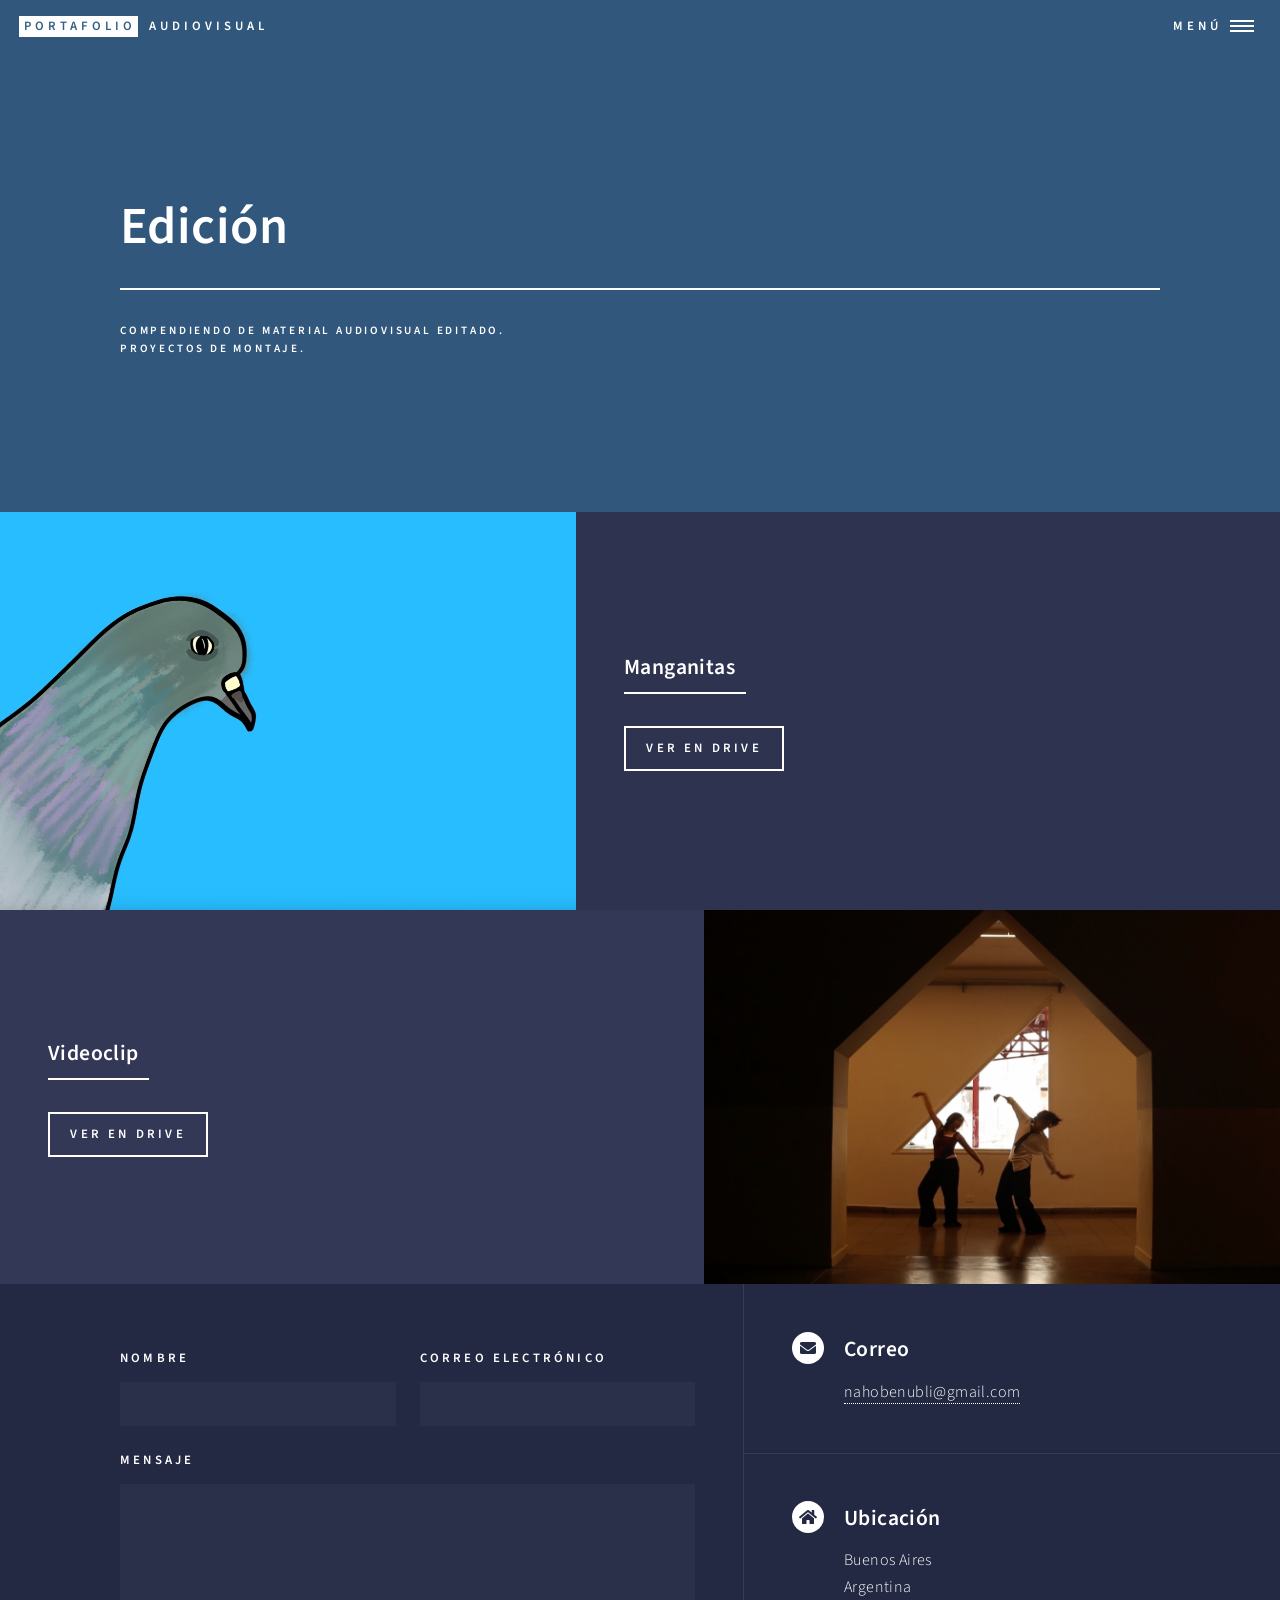
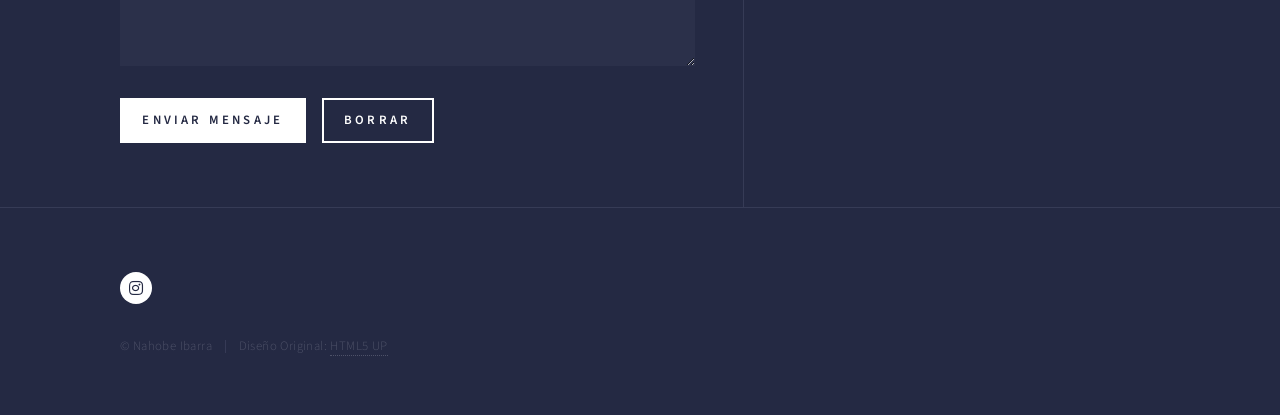
==== edicion.html @ 75dde247 "Remove text descriptions from Edicion section" ====
<!DOCTYPE HTML>
<!--
	Forty by HTML5 UP
	html5up.net | @ajlkn
	Free for personal and commercial use under the CCA 3.0 license (html5up.net/license)
-->
<html>
	<head>
		<title>Edición</title>
		<meta charset="utf-8" />
		<meta name="viewport" content="width=device-width, initial-scale=1, user-scalable=no" />
		        <!-- SEO y Open Graph Meta Tags -->
        <meta name="description" content="Portafolio audiovisual de Nahobe Ibarra. Explorando la creación de imágenes y narrativas visuales a través de la fotografía, edición, ilustración y escritura." />
        <meta property="og:title" content="Nahobe - Portafolio Audiovisual" />
        <meta property="og:description" content="Descubre el trabajo de Nahobe Ibarra: Fotografía, Montaje, Ilustración y Textos personales." />
        <meta property="og:image" content="https://nahobe.github.io/nahobe/images/banner.jpg" />
        <meta property="og:url" content="https://nahobe.github.io/nahobe/" />
        <meta property="og:type" content="website" />
        <meta name="twitter:card" content="summary_large_image" />
        <meta name="twitter:title" content="Nahobe - Portafolio" />
        <meta name="twitter:description" content="Descubre el trabajo audiovisual y artístico de Nahobe Ibarra." />
        <meta name="twitter:image" content="https://nahobe.github.io/nahobe/images/banner.jpg" />
        <link rel="stylesheet" href="assets/css/main.css" />
		<noscript><link rel="stylesheet" href="assets/css/noscript.css" /></noscript>
	</head>
	<body class="is-preload">

		<!-- Wrapper -->
			<div id="wrapper">

				<!-- Header -->
				<!-- Note: The "styleN" class below should match that of the banner element. -->
					<header id="header" class="alt style2">
						<a href="index.html" class="logo"><strong>Portafolio</strong> <span>Audiovisual</span></a>
						<nav>
							<a href="#menu">Menú</a>
						</nav>
					</header>

				 <!-- Menu -->
                    <nav id="menu">
                        <ul class="links">
                            <li><a href="index.html">Inicio</a></li>
                    
                            <li><a href="sobre_mi.html">Sobre Mí</a></li>
            
                        </ul>
                        <ul class="actions stacked">
                            <li><a href="#" class="button primary fit">Ver Proyectos</a></li>
                            <li><a href="#contact" class="button fit">Contacto</a></li>
                        </ul>
                    </nav>

				<!-- Banner -->
				<!-- Note: The "styleN" class below should match that of the header element. -->
					<section id="banner" class="style2">
						<div class="inner">
							<span class="image">
								<img src="images/pic07.jpg" alt="" />
							</span>
							<header class="major">
								<h1>Edición</h1>
							</header>
							<div class="content">
								<p>Compendiendo de material audiovisual editado.<br />
								Proyectos de montaje.</p>
							</div>
						</div>
					</section>

				<!-- Main -->
					<div id="main">

						<!-- Two -->
							<section id="two" class="spotlights">
								<section>
									<a href="#" class="image">
										<img src="images/Edición/Manganitas.jpg" alt="Manganitas" data-position="center center" />
									</a>
									<div class="content">
										<div class="inner">
											<header class="major">
												<h3>Manganitas</h3>
											</header>
											<ul class="actions">
												<li><a href="https://drive.google.com/drive/folders/1iEg-c2XHQ_LnJ9rul6tSYAOXYbnR59TG?usp=sharing" target="_blank" class="button">Ver en Drive</a></li>
											</ul>
										</div>
									</div>
								</section>
								<section>
									<a href="#" class="image">
										<img src="images/Edición/Videoclip.jpg" alt="Videoclip" data-position="top center" />
									</a>
									<div class="content">
										<div class="inner">
											<header class="major">
												<h3>Videoclip</h3>
											</header>
											<ul class="actions">
												<li><a href="https://drive.google.com/drive/folders/1iEg-c2XHQ_LnJ9rul6tSYAOXYbnR59TG?usp=sharing" target="_blank" class="button">Ver en Drive</a></li>
											</ul>
										</div>
									</div>
								</section>
							</section>


					</div>

				 <!-- Contact -->
                    <section id="contact">
                        <div class="inner">
                            <section>
							  <form method="post" action="https://formsubmit.co/nahobenubli@gmail.com">
    
    <!-- Esta línea te redirige a tu página web después de enviar el mensaje -->
                                    <input type="hidden" name="_next" value="https://nahobe.github.io/nahobe/index.html">
    <!-- Opcional: Esta línea desactiva el molesto Captcha de "No soy un robot" -->
                                    <input type="hidden" name="_captcha" value="false">
        <!-- El resto de tus campos de Nombre, Correo y Mensaje siguen igual -->
                                    <div class="fields">
                                        <div class="field half">
                                            <label for="name">Nombre</label>
                                            <input type="text" name="name" id="name" />
                                        </div>
                                        <div class="field half">
                                            <label for="email">Correo Electrónico</label>
                                            <input type="email" name="email" id="email" />
                                        </div>
                                        <div class="field">
                                            <label for="message">Mensaje</label>
                                            <textarea name="message" id="message" rows="6"></textarea>
                                        </div>
                                    </div>
                                    <ul class="actions">
                                        <li><input type="submit" value="Enviar Mensaje" class="primary" /></li>
                                        <li><input type="reset" value="Borrar" /></li>
                                    </ul>
                                </form>
                            </section>
                            <section class="split">
                                <section>
                                    <div class="contact-method">
                                        <span class="icon solid alt fa-envelope"></span>
                                        <h3>Correo</h3>
                                        <a href="#">nahobenubli@gmail.com</a>
                                    </div>
                                </section>
                
                                <section>
                                    <div class="contact-method">
                                        <span class="icon solid alt fa-home"></span>
                                        <h3>Ubicación</h3>
                                        <span>Buenos Aires<br />
                                        Argentina</span>
                                    </div>
                                </section>
                            </section>
                        </div>
                    </section>

                <!-- Footer -->
                    <footer id="footer">
                        <div class="inner">
                            <ul class="icons">
                                <li><a href="https://www.instagram.com/bitarchiven" class="icon brands alt fa-instagram"><span class="label">Instagram</span></a></li>
                            
                            </ul>
                            <ul class="copyright">
                                <li>&copy; Nahobe Ibarra</li><li>Diseño Original: <a href="https://html5up.net">HTML5 UP</a></li>
                            </ul>
                        </div>
                    </footer>

            </div>

		<!-- Scripts -->
			<script src="assets/js/jquery.min.js"></script>
			<script src="assets/js/jquery.scrolly.min.js"></script>
			<script src="assets/js/jquery.scrollex.min.js"></script>
			<script src="assets/js/browser.min.js"></script>
			<script src="assets/js/breakpoints.min.js"></script>
			<script src="assets/js/util.js"></script>
			<script src="assets/js/main.js"></script>

	</body>
</html>
---- assets/css/main.css ----
@import url(fontawesome-all.min.css);@import url("https://fonts.googleapis.com/css?family=Source+Sans+Pro:300,300italic,600,600italic");html,body,div,span,applet,object,iframe,h1,h2,h3,h4,h5,h6,p,blockquote,pre,a,abbr,acronym,address,big,cite,code,del,dfn,em,img,ins,kbd,q,s,samp,small,strike,strong,sub,sup,tt,var,b,u,i,center,dl,dt,dd,ol,ul,li,fieldset,form,label,legend,table,caption,tbody,tfoot,thead,tr,th,td,article,aside,canvas,details,embed,figure,figcaption,footer,header,hgroup,menu,nav,output,ruby,section,summary,time,mark,audio,video{margin:0;padding:0;border:0;font-size:100%;font:inherit;vertical-align:baseline}article,aside,details,figcaption,figure,footer,header,hgroup,menu,nav,section{display:block}body{line-height:1}ol,ul{list-style:none}blockquote,q{quotes:none}blockquote:before,blockquote:after,q:before,q:after{content:'';content:none}table{border-collapse:collapse;border-spacing:0}body{-webkit-text-size-adjust:none}mark{background-color:transparent;color:inherit}input::-moz-focus-inner{border:0;padding:0}input,select,textarea{-moz-appearance:none;-webkit-appearance:none;-ms-appearance:none;appearance:none}@-ms-viewport{width:device-width}body{-ms-overflow-style:scrollbar}@media screen and (max-width: 480px){html,body{min-width:320px}}html{box-sizing:border-box}*,*:before,*:after{box-sizing:inherit}body{background:#242943}body.is-preload *,body.is-preload *:before,body.is-preload *:after{-moz-animation:none !important;-webkit-animation:none !important;-ms-animation:none !important;animation:none !important;-moz-transition:none !important;-webkit-transition:none !important;-ms-transition:none !important;transition:none !important}body,input,select,textarea{color:#fff;font-family:"Source Sans Pro",Helvetica,sans-serif;font-size:17pt;font-weight:300;letter-spacing:.025em;line-height:1.65}@media screen and (max-width: 1680px){body,input,select,textarea{font-size:14pt}}@media screen and (max-width: 1280px){body,input,select,textarea{font-size:12pt}}@media screen and (max-width: 360px){body,input,select,textarea{font-size:11pt}}a{-moz-transition:color .2s ease-in-out,border-bottom-color .2s ease-in-out;-webkit-transition:color .2s ease-in-out,border-bottom-color .2s ease-in-out;-ms-transition:color .2s ease-in-out,border-bottom-color .2s ease-in-out;transition:color .2s ease-in-out,border-bottom-color .2s ease-in-out;border-bottom:dotted 1px;color:inherit;text-decoration:none}a:hover{border-bottom-color:transparent;color:#9bf1ff !important}a:active{color:#53e3fb !important}strong,b{color:#fff;font-weight:600}em,i{font-style:italic}p{margin:0 0 2em 0}h1,h2,h3,h4,h5,h6{color:#fff;font-weight:600;line-height:1.65;margin:0 0 1em 0}h1 a,h2 a,h3 a,h4 a,h5 a,h6 a{color:inherit;border-bottom:0}h1{font-size:2.5em}h2{font-size:1.75em}h3{font-size:1.35em}h4{font-size:1.1em}h5{font-size:0.9em}h6{font-size:0.7em}@media screen and (max-width: 736px){h1{font-size:2em}h2{font-size:1.5em}h3{font-size:1.25em}}sub{font-size:0.8em;position:relative;top:0.5em}sup{font-size:0.8em;position:relative;top:-0.5em}blockquote{border-left:solid 4px rgba(212,212,255,0.1);font-style:italic;margin:0 0 2em 0;padding:.5em 0 .5em 2em}code{background:rgba(212,212,255,0.035);font-family:"Courier New",monospace;font-size:0.9em;margin:0 0.25em;padding:0.25em 0.65em}pre{-webkit-overflow-scrolling:touch;font-family:"Courier New",monospace;font-size:0.9em;margin:0 0 2em 0}pre code{display:block;line-height:1.75;padding:1em 1.5em;overflow-x:auto}hr{border:0;border-bottom:solid 1px rgba(212,212,255,0.1);margin:2em 0}hr.major{margin:3em 0}.align-left{text-align:left}.align-center{text-align:center}.align-right{text-align:right}.row{display:flex;flex-wrap:wrap;box-sizing:border-box;align-items:stretch}.row>*{box-sizing:border-box}.row.gtr-uniform>*>:last-child{margin-bottom:0}.row.aln-left{justify-content:flex-start}.row.aln-center{justify-content:center}.row.aln-right{justify-content:flex-end}.row.aln-top{align-items:flex-start}.row.aln-middle{align-items:center}.row.aln-bottom{align-items:flex-end}.row>.imp{order:-1}.row>.col-1{width:8.3333333333%}.row>.off-1{margin-left:8.3333333333%}.row>.col-2{width:16.6666666667%}.row>.off-2{margin-left:16.6666666667%}.row>.col-3{width:25%}.row>.off-3{margin-left:25%}.row>.col-4{width:33.3333333333%}.row>.off-4{margin-left:33.3333333333%}.row>.col-5{width:41.6666666667%}.row>.off-5{margin-left:41.6666666667%}.row>.col-6{width:50%}.row>.off-6{margin-left:50%}.row>.col-7{width:58.3333333333%}.row>.off-7{margin-left:58.3333333333%}.row>.col-8{width:66.6666666667%}.row>.off-8{margin-left:66.6666666667%}.row>.col-9{width:75%}.row>.off-9{margin-left:75%}.row>.col-10{width:83.3333333333%}.row>.off-10{margin-left:83.3333333333%}.row>.col-11{width:91.6666666667%}.row>.off-11{margin-left:91.6666666667%}.row>.col-12{width:100%}.row>.off-12{margin-left:100%}.row.gtr-0{margin-top:0;margin-left:0em}.row.gtr-0>*{padding:0 0 0 0em}.row.gtr-0.gtr-uniform{margin-top:0em}.row.gtr-0.gtr-uniform>*{padding-top:0em}.row.gtr-25{margin-top:0;margin-left:-.5em}.row.gtr-25>*{padding:0 0 0 .5em}.row.gtr-25.gtr-uniform{margin-top:-.5em}.row.gtr-25.gtr-uniform>*{padding-top:.5em}.row.gtr-50{margin-top:0;margin-left:-1em}.row.gtr-50>*{padding:0 0 0 1em}.row.gtr-50.gtr-uniform{margin-top:-1em}.row.gtr-50.gtr-uniform>*{padding-top:1em}.row{margin-top:0;margin-left:-2em}.row>*{padding:0 0 0 2em}.row.gtr-uniform{margin-top:-2em}.row.gtr-uniform>*{padding-top:2em}.row.gtr-150{margin-top:0;margin-left:-3em}.row.gtr-150>*{padding:0 0 0 3em}.row.gtr-150.gtr-uniform{margin-top:-3em}.row.gtr-150.gtr-uniform>*{padding-top:3em}.row.gtr-200{margin-top:0;margin-left:-4em}.row.gtr-200>*{padding:0 0 0 4em}.row.gtr-200.gtr-uniform{margin-top:-4em}.row.gtr-200.gtr-uniform>*{padding-top:4em}@media screen and (max-width: 1680px){.row{display:flex;flex-wrap:wrap;box-sizing:border-box;align-items:stretch}.row>*{box-sizing:border-box}.row.gtr-uniform>*>:last-child{margin-bottom:0}.row.aln-left{justify-content:flex-start}.row.aln-center{justify-content:center}.row.aln-right{justify-content:flex-end}.row.aln-top{align-items:flex-start}.row.aln-middle{align-items:center}.row.aln-bottom{align-items:flex-end}.row>.imp-xlarge{order:-1}.row>.col-1-xlarge{width:8.3333333333%}.row>.off-1-xlarge{margin-left:8.3333333333%}.row>.col-2-xlarge{width:16.6666666667%}.row>.off-2-xlarge{margin-left:16.6666666667%}.row>.col-3-xlarge{width:25%}.row>.off-3-xlarge{margin-left:25%}.row>.col-4-xlarge{width:33.3333333333%}.row>.off-4-xlarge{margin-left:33.3333333333%}.row>.col-5-xlarge{width:41.6666666667%}.row>.off-5-xlarge{margin-left:41.6666666667%}.row>.col-6-xlarge{width:50%}.row>.off-6-xlarge{margin-left:50%}.row>.col-7-xlarge{width:58.3333333333%}.row>.off-7-xlarge{margin-left:58.3333333333%}.row>.col-8-xlarge{width:66.6666666667%}.row>.off-8-xlarge{margin-left:66.6666666667%}.row>.col-9-xlarge{width:75%}.row>.off-9-xlarge{margin-left:75%}.row>.col-10-xlarge{width:83.3333333333%}.row>.off-10-xlarge{margin-left:83.3333333333%}.row>.col-11-xlarge{width:91.6666666667%}.row>.off-11-xlarge{margin-left:91.6666666667%}.row>.col-12-xlarge{width:100%}.row>.off-12-xlarge{margin-left:100%}.row.gtr-0{margin-top:0;margin-left:0em}.row.gtr-0>*{padding:0 0 0 0em}.row.gtr-0.gtr-uniform{margin-top:0em}.row.gtr-0.gtr-uniform>*{padding-top:0em}.row.gtr-25{margin-top:0;margin-left:-.5em}.row.gtr-25>*{padding:0 0 0 .5em}.row.gtr-25.gtr-uniform{margin-top:-.5em}.row.gtr-25.gtr-uniform>*{padding-top:.5em}.row.gtr-50{margin-top:0;margin-left:-1em}.row.gtr-50>*{padding:0 0 0 1em}.row.gtr-50.gtr-uniform{margin-top:-1em}.row.gtr-50.gtr-uniform>*{padding-top:1em}.row{margin-top:0;margin-left:-2em}.row>*{padding:0 0 0 2em}.row.gtr-uniform{margin-top:-2em}.row.gtr-uniform>*{padding-top:2em}.row.gtr-150{margin-top:0;margin-left:-3em}.row.gtr-150>*{padding:0 0 0 3em}.row.gtr-150.gtr-uniform{margin-top:-3em}.row.gtr-150.gtr-uniform>*{padding-top:3em}.row.gtr-200{margin-top:0;margin-left:-4em}.row.gtr-200>*{padding:0 0 0 4em}.row.gtr-200.gtr-uniform{margin-top:-4em}.row.gtr-200.gtr-uniform>*{padding-top:4em}}@media screen and (max-width: 1280px){.row{display:flex;flex-wrap:wrap;box-sizing:border-box;align-items:stretch}.row>*{box-sizing:border-box}.row.gtr-uniform>*>:last-child{margin-bottom:0}.row.aln-left{justify-content:flex-start}.row.aln-center{justify-content:center}.row.aln-right{justify-content:flex-end}.row.aln-top{align-items:flex-start}.row.aln-middle{align-items:center}.row.aln-bottom{align-items:flex-end}.row>.imp-large{order:-1}.row>.col-1-large{width:8.3333333333%}.row>.off-1-large{margin-left:8.3333333333%}.row>.col-2-large{width:16.6666666667%}.row>.off-2-large{margin-left:16.6666666667%}.row>.col-3-large{width:25%}.row>.off-3-large{margin-left:25%}.row>.col-4-large{width:33.3333333333%}.row>.off-4-large{margin-left:33.3333333333%}.row>.col-5-large{width:41.6666666667%}.row>.off-5-large{margin-left:41.6666666667%}.row>.col-6-large{width:50%}.row>.off-6-large{margin-left:50%}.row>.col-7-large{width:58.3333333333%}.row>.off-7-large{margin-left:58.3333333333%}.row>.col-8-large{width:66.6666666667%}.row>.off-8-large{margin-left:66.6666666667%}.row>.col-9-large{width:75%}.row>.off-9-large{margin-left:75%}.row>.col-10-large{width:83.3333333333%}.row>.off-10-large{margin-left:83.3333333333%}.row>.col-11-large{width:91.6666666667%}.row>.off-11-large{margin-left:91.6666666667%}.row>.col-12-large{width:100%}.row>.off-12-large{margin-left:100%}.row.gtr-0{margin-top:0;margin-left:0em}.row.gtr-0>*{padding:0 0 0 0em}.row.gtr-0.gtr-uniform{margin-top:0em}.row.gtr-0.gtr-uniform>*{padding-top:0em}.row.gtr-25{margin-top:0;margin-left:-.375em}.row.gtr-25>*{padding:0 0 0 .375em}.row.gtr-25.gtr-uniform{margin-top:-.375em}.row.gtr-25.gtr-uniform>*{padding-top:.375em}.row.gtr-50{margin-top:0;margin-left:-.75em}.row.gtr-50>*{padding:0 0 0 .75em}.row.gtr-50.gtr-uniform{margin-top:-.75em}.row.gtr-50.gtr-uniform>*{padding-top:.75em}.row{margin-top:0;margin-left:-1.5em}.row>*{padding:0 0 0 1.5em}.row.gtr-uniform{margin-top:-1.5em}.row.gtr-uniform>*{padding-top:1.5em}.row.gtr-150{margin-top:0;margin-left:-2.25em}.row.gtr-150>*{padding:0 0 0 2.25em}.row.gtr-150.gtr-uniform{margin-top:-2.25em}.row.gtr-150.gtr-uniform>*{padding-top:2.25em}.row.gtr-200{margin-top:0;margin-left:-3em}.row.gtr-200>*{padding:0 0 0 3em}.row.gtr-200.gtr-uniform{margin-top:-3em}.row.gtr-200.gtr-uniform>*{padding-top:3em}}@media screen and (max-width: 980px){.row{display:flex;flex-wrap:wrap;box-sizing:border-box;align-items:stretch}.row>*{box-sizing:border-box}.row.gtr-uniform>*>:last-child{margin-bottom:0}.row.aln-left{justify-content:flex-start}.row.aln-center{justify-content:center}.row.aln-right{justify-content:flex-end}.row.aln-top{align-items:flex-start}.row.aln-middle{align-items:center}.row.aln-bottom{align-items:flex-end}.row>.imp-medium{order:-1}.row>.col-1-medium{width:8.3333333333%}.row>.off-1-medium{margin-left:8.3333333333%}.row>.col-2-medium{width:16.6666666667%}.row>.off-2-medium{margin-left:16.6666666667%}.row>.col-3-medium{width:25%}.row>.off-3-medium{margin-left:25%}.row>.col-4-medium{width:33.3333333333%}.row>.off-4-medium{margin-left:33.3333333333%}.row>.col-5-medium{width:41.6666666667%}.row>.off-5-medium{margin-left:41.6666666667%}.row>.col-6-medium{width:50%}.row>.off-6-medium{margin-left:50%}.row>.col-7-medium{width:58.3333333333%}.row>.off-7-medium{margin-left:58.3333333333%}.row>.col-8-medium{width:66.6666666667%}.row>.off-8-medium{margin-left:66.6666666667%}.row>.col-9-medium{width:75%}.row>.off-9-medium{margin-left:75%}.row>.col-10-medium{width:83.3333333333%}.row>.off-10-medium{margin-left:83.3333333333%}.row>.col-11-medium{width:91.6666666667%}.row>.off-11-medium{margin-left:91.6666666667%}.row>.col-12-medium{width:100%}.row>.off-12-medium{margin-left:100%}.row.gtr-0{margin-top:0;margin-left:0em}.row.gtr-0>*{padding:0 0 0 0em}.row.gtr-0.gtr-uniform{margin-top:0em}.row.gtr-0.gtr-uniform>*{padding-top:0em}.row.gtr-25{margin-top:0;margin-left:-.375em}.row.gtr-25>*{padding:0 0 0 .375em}.row.gtr-25.gtr-uniform{margin-top:-.375em}.row.gtr-25.gtr-uniform>*{padding-top:.375em}.row.gtr-50{margin-top:0;margin-left:-.75em}.row.gtr-50>*{padding:0 0 0 .75em}.row.gtr-50.gtr-uniform{margin-top:-.75em}.row.gtr-50.gtr-uniform>*{padding-top:.75em}.row{margin-top:0;margin-left:-1.5em}.row>*{padding:0 0 0 1.5em}.row.gtr-uniform{margin-top:-1.5em}.row.gtr-uniform>*{padding-top:1.5em}.row.gtr-150{margin-top:0;margin-left:-2.25em}.row.gtr-150>*{padding:0 0 0 2.25em}.row.gtr-150.gtr-uniform{margin-top:-2.25em}.row.gtr-150.gtr-uniform>*{padding-top:2.25em}.row.gtr-200{margin-top:0;margin-left:-3em}.row.gtr-200>*{padding:0 0 0 3em}.row.gtr-200.gtr-uniform{margin-top:-3em}.row.gtr-200.gtr-uniform>*{padding-top:3em}}@media screen and (max-width: 736px){.row{display:flex;flex-wrap:wrap;box-sizing:border-box;align-items:stretch}.row>*{box-sizing:border-box}.row.gtr-uniform>*>:last-child{margin-bottom:0}.row.aln-left{justify-content:flex-start}.row.aln-center{justify-content:center}.row.aln-right{justify-content:flex-end}.row.aln-top{align-items:flex-start}.row.aln-middle{align-items:center}.row.aln-bottom{align-items:flex-end}.row>.imp-small{order:-1}.row>.col-1-small{width:8.3333333333%}.row>.off-1-small{margin-left:8.3333333333%}.row>.col-2-small{width:16.6666666667%}.row>.off-2-small{margin-left:16.6666666667%}.row>.col-3-small{width:25%}.row>.off-3-small{margin-left:25%}.row>.col-4-small{width:33.3333333333%}.row>.off-4-small{margin-left:33.3333333333%}.row>.col-5-small{width:41.6666666667%}.row>.off-5-small{margin-left:41.6666666667%}.row>.col-6-small{width:50%}.row>.off-6-small{margin-left:50%}.row>.col-7-small{width:58.3333333333%}.row>.off-7-small{margin-left:58.3333333333%}.row>.col-8-small{width:66.6666666667%}.row>.off-8-small{margin-left:66.6666666667%}.row>.col-9-small{width:75%}.row>.off-9-small{margin-left:75%}.row>.col-10-small{width:83.3333333333%}.row>.off-10-small{margin-left:83.3333333333%}.row>.col-11-small{width:91.6666666667%}.row>.off-11-small{margin-left:91.6666666667%}.row>.col-12-small{width:100%}.row>.off-12-small{margin-left:100%}.row.gtr-0{margin-top:0;margin-left:0em}.row.gtr-0>*{padding:0 0 0 0em}.row.gtr-0.gtr-uniform{margin-top:0em}.row.gtr-0.gtr-uniform>*{padding-top:0em}.row.gtr-25{margin-top:0;margin-left:-.3125em}.row.gtr-25>*{padding:0 0 0 .3125em}.row.gtr-25.gtr-uniform{margin-top:-.3125em}.row.gtr-25.gtr-uniform>*{padding-top:.3125em}.row.gtr-50{margin-top:0;margin-left:-.625em}.row.gtr-50>*{padding:0 0 0 .625em}.row.gtr-50.gtr-uniform{margin-top:-.625em}.row.gtr-50.gtr-uniform>*{padding-top:.625em}.row{margin-top:0;margin-left:-1.25em}.row>*{padding:0 0 0 1.25em}.row.gtr-uniform{margin-top:-1.25em}.row.gtr-uniform>*{padding-top:1.25em}.row.gtr-150{margin-top:0;margin-left:-1.875em}.row.gtr-150>*{padding:0 0 0 1.875em}.row.gtr-150.gtr-uniform{margin-top:-1.875em}.row.gtr-150.gtr-uniform>*{padding-top:1.875em}.row.gtr-200{margin-top:0;margin-left:-2.5em}.row.gtr-200>*{padding:0 0 0 2.5em}.row.gtr-200.gtr-uniform{margin-top:-2.5em}.row.gtr-200.gtr-uniform>*{padding-top:2.5em}}@media screen and (max-width: 480px){.row{display:flex;flex-wrap:wrap;box-sizing:border-box;align-items:stretch}.row>*{box-sizing:border-box}.row.gtr-uniform>*>:last-child{margin-bottom:0}.row.aln-left{justify-content:flex-start}.row.aln-center{justify-content:center}.row.aln-right{justify-content:flex-end}.row.aln-top{align-items:flex-start}.row.aln-middle{align-items:center}.row.aln-bottom{align-items:flex-end}.row>.imp-xsmall{order:-1}.row>.col-1-xsmall{width:8.3333333333%}.row>.off-1-xsmall{margin-left:8.3333333333%}.row>.col-2-xsmall{width:16.6666666667%}.row>.off-2-xsmall{margin-left:16.6666666667%}.row>.col-3-xsmall{width:25%}.row>.off-3-xsmall{margin-left:25%}.row>.col-4-xsmall{width:33.3333333333%}.row>.off-4-xsmall{margin-left:33.3333333333%}.row>.col-5-xsmall{width:41.6666666667%}.row>.off-5-xsmall{margin-left:41.6666666667%}.row>.col-6-xsmall{width:50%}.row>.off-6-xsmall{margin-left:50%}.row>.col-7-xsmall{width:58.3333333333%}.row>.off-7-xsmall{margin-left:58.3333333333%}.row>.col-8-xsmall{width:66.6666666667%}.row>.off-8-xsmall{margin-left:66.6666666667%}.row>.col-9-xsmall{width:75%}.row>.off-9-xsmall{margin-left:75%}.row>.col-10-xsmall{width:83.3333333333%}.row>.off-10-xsmall{margin-left:83.3333333333%}.row>.col-11-xsmall{width:91.6666666667%}.row>.off-11-xsmall{margin-left:91.6666666667%}.row>.col-12-xsmall{width:100%}.row>.off-12-xsmall{margin-left:100%}.row.gtr-0{margin-top:0;margin-left:0em}.row.gtr-0>*{padding:0 0 0 0em}.row.gtr-0.gtr-uniform{margin-top:0em}.row.gtr-0.gtr-uniform>*{padding-top:0em}.row.gtr-25{margin-top:0;margin-left:-.3125em}.row.gtr-25>*{padding:0 0 0 .3125em}.row.gtr-25.gtr-uniform{margin-top:-.3125em}.row.gtr-25.gtr-uniform>*{padding-top:.3125em}.row.gtr-50{margin-top:0;margin-left:-.625em}.row.gtr-50>*{padding:0 0 0 .625em}.row.gtr-50.gtr-uniform{margin-top:-.625em}.row.gtr-50.gtr-uniform>*{padding-top:.625em}.row{margin-top:0;margin-left:-1.25em}.row>*{padding:0 0 0 1.25em}.row.gtr-uniform{margin-top:-1.25em}.row.gtr-uniform>*{padding-top:1.25em}.row.gtr-150{margin-top:0;margin-left:-1.875em}.row.gtr-150>*{padding:0 0 0 1.875em}.row.gtr-150.gtr-uniform{margin-top:-1.875em}.row.gtr-150.gtr-uniform>*{padding-top:1.875em}.row.gtr-200{margin-top:0;margin-left:-2.5em}.row.gtr-200>*{padding:0 0 0 2.5em}.row.gtr-200.gtr-uniform{margin-top:-2.5em}.row.gtr-200.gtr-uniform>*{padding-top:2.5em}}section.special,article.special{text-align:center}header.major{width:-moz-max-content;width:-webkit-max-content;width:-ms-max-content;width:max-content;margin-bottom:2em}header.major>:first-child{margin-bottom:0;width:calc(100% + 0.5em)}header.major>:first-child:after{content:'';background-color:#fff;display:block;height:2px;margin:0.325em 0 0.5em 0;width:100%}header.major>p{font-size:0.7em;font-weight:600;letter-spacing:.25em;margin-bottom:0;text-transform:uppercase}body.is-ie header.major>:first-child:after{max-width:9em}body.is-ie header.major>h1:after{max-width:100% !important}@media screen and (max-width: 736px){header.major>p br{display:none}}form{margin:0 0 2em 0}form>:last-child{margin-bottom:0}form>.fields{display:-moz-flex;display:-webkit-flex;display:-ms-flex;display:flex;-moz-flex-wrap:wrap;-webkit-flex-wrap:wrap;-ms-flex-wrap:wrap;flex-wrap:wrap;width:calc(100% + 3em);margin:-1.5em 0 2em -1.5em}form>.fields>.field{-moz-flex-grow:0;-webkit-flex-grow:0;-ms-flex-grow:0;flex-grow:0;-moz-flex-shrink:0;-webkit-flex-shrink:0;-ms-flex-shrink:0;flex-shrink:0;padding:1.5em 0 0 1.5em;width:calc(100% - 1.5em)}form>.fields>.field.half{width:calc(50% - .75em)}form>.fields>.field.third{width:calc(100%/3 - .5em)}form>.fields>.field.quarter{width:calc(25% - .375em)}@media screen and (max-width: 480px){form>.fields{width:calc(100% + 3em);margin:-1.5em 0 2em -1.5em}form>.fields>.field{padding:1.5em 0 0 1.5em;width:calc(100% - 1.5em)}form>.fields>.field.half{width:calc(100% - 1.5em)}form>.fields>.field.third{width:calc(100% - 1.5em)}form>.fields>.field.quarter{width:calc(100% - 1.5em)}}label{color:#fff;display:block;font-size:0.8em;font-weight:600;letter-spacing:.25em;margin:0 0 1em 0;text-transform:uppercase}input[type="text"],input[type="password"],input[type="email"],input[type="tel"],input[type="search"],input[type="url"],select,textarea{-moz-appearance:none;-webkit-appearance:none;-ms-appearance:none;appearance:none;background:rgba(212,212,255,0.035);border:none;border-radius:0;color:inherit;display:block;outline:0;padding:0 1em;text-decoration:none;width:100%}input[type="text"]:invalid,input[type="password"]:invalid,input[type="email"]:invalid,input[type="tel"]:invalid,input[type="search"]:invalid,input[type="url"]:invalid,select:invalid,textarea:invalid{box-shadow:none}input[type="text"]:focus,input[type="password"]:focus,input[type="email"]:focus,input[type="tel"]:focus,input[type="search"]:focus,input[type="url"]:focus,select:focus,textarea:focus{border-color:#9bf1ff;box-shadow:0 0 0 2px #9bf1ff}select{background-image:url("data:image/svg+xml;charset=utf8,%3Csvg xmlns='http://www.w3.org/2000/svg' width='40' height='40' preserveAspectRatio='none' viewBox='0 0 40 40'%3E%3Cpath d='M9.4,12.3l10.4,10.4l10.4-10.4c0.2-0.2,0.5-0.4,0.9-0.4c0.3,0,0.6,0.1,0.9,0.4l3.3,3.3c0.2,0.2,0.4,0.5,0.4,0.9 c0,0.4-0.1,0.6-0.4,0.9L20.7,31.9c-0.2,0.2-0.5,0.4-0.9,0.4c-0.3,0-0.6-0.1-0.9-0.4L4.3,17.3c-0.2-0.2-0.4-0.5-0.4-0.9 c0-0.4,0.1-0.6,0.4-0.9l3.3-3.3c0.2-0.2,0.5-0.4,0.9-0.4S9.1,12.1,9.4,12.3z' fill='rgba(212,212,255,0.1)' /%3E%3C/svg%3E");background-size:1.25rem;background-repeat:no-repeat;background-position:calc(100% - 1rem) center;height:2.75em;padding-right:2.75em;text-overflow:ellipsis}select option{color:#fff;background:#242943}select:focus::-ms-value{background-color:transparent}select::-ms-expand{display:none}input[type="text"],input[type="password"],input[type="email"],input[type="tel"],input[type="search"],input[type="url"],select{height:2.75em}textarea{padding:0.75em 1em}input[type="checkbox"],input[type="radio"]{-moz-appearance:none;-webkit-appearance:none;-ms-appearance:none;appearance:none;display:block;float:left;margin-right:-2em;opacity:0;width:1em;z-index:-1}input[type="checkbox"]+label,input[type="radio"]+label{text-decoration:none;color:#fff;cursor:pointer;display:inline-block;font-weight:300;padding-left:2.65em;padding-right:0.75em;position:relative}input[type="checkbox"]+label:before,input[type="radio"]+label:before{-moz-osx-font-smoothing:grayscale;-webkit-font-smoothing:antialiased;display:inline-block;font-style:normal;font-variant:normal;text-rendering:auto;line-height:1;text-transform:none !important;font-family:'Font Awesome 5 Free';font-weight:900}input[type="checkbox"]+label:before,input[type="radio"]+label:before{background:rgba(212,212,255,0.035);content:'';display:inline-block;font-size:0.8em;height:2.0625em;left:0;letter-spacing:0;line-height:2.0625em;position:absolute;text-align:center;top:0;width:2.0625em}input[type="checkbox"]:checked+label:before,input[type="radio"]:checked+label:before{background:#fff;border-color:#9bf1ff;content:'\f00c';color:#242943}input[type="checkbox"]:focus+label:before,input[type="radio"]:focus+label:before{box-shadow:0 0 0 2px #9bf1ff}input[type="radio"]+label:before{border-radius:100%}::-webkit-input-placeholder{color:rgba(244,244,255,0.2) !important;opacity:1.0}:-moz-placeholder{color:rgba(244,244,255,0.2) !important;opacity:1.0}::-moz-placeholder{color:rgba(244,244,255,0.2) !important;opacity:1.0}:-ms-input-placeholder{color:rgba(244,244,255,0.2) !important;opacity:1.0}.box{border:solid 1px rgba(212,212,255,0.1);margin-bottom:2em;padding:1.5em}.box>:last-child,.box>:last-child>:last-child,.box>:last-child>:last-child>:last-child{margin-bottom:0}.box.alt{border:0;border-radius:0;padding:0}.icon{text-decoration:none;border-bottom:none;position:relative}.icon:before{-moz-osx-font-smoothing:grayscale;-webkit-font-smoothing:antialiased;display:inline-block;font-style:normal;font-variant:normal;text-rendering:auto;line-height:1;text-transform:none !important;font-family:'Font Awesome 5 Free';font-weight:400}.icon>.label{display:none}.icon:before{line-height:inherit}.icon.solid:before{font-weight:900}.icon.brands:before{font-family:'Font Awesome 5 Brands'}.icon.alt:before{background-color:#fff;border-radius:100%;color:#242943;display:inline-block;height:2em;line-height:2em;text-align:center;width:2em}a.icon.alt:before{-moz-transition:background-color .2s ease-in-out;-webkit-transition:background-color .2s ease-in-out;-ms-transition:background-color .2s ease-in-out;transition:background-color .2s ease-in-out}a.icon.alt:hover:before{background-color:#3c7b90}a.icon.alt:active:before{background-color:#294b57}.image{border:0;display:inline-block;position:relative}.image img{display:block}.image.left,.image.right{max-width:30%}.image.left img,.image.right img{width:100%}.image.left{float:left;margin:0 1.5em 1.25em 0;top:0.25em}.image.right{float:right;margin:0 0 1.25em 1.5em;top:0.25em}.image.fit{display:block;margin:0 0 2em 0;width:100%}.image.fit img{width:100%}.image.main{display:block;margin:2.5em 0;width:100%}.image.main img{width:100%}@media screen and (max-width: 736px){.image.main{margin:1.5em 0}}ol{list-style:decimal;margin:0 0 2em 0;padding-left:1.25em}ol li{padding-left:0.25em}ul{list-style:disc;margin:0 0 2em 0;padding-left:1em}ul li{padding-left:0.5em}ul.alt{list-style:none;padding-left:0}ul.alt li{border-top:solid 1px rgba(212,212,255,0.1);padding:0.5em 0}ul.alt li:first-child{border-top:0;padding-top:0}dl{margin:0 0 2em 0}dl dt{display:block;font-weight:600;margin:0 0 1em 0}dl dd{margin-left:2em}ul.actions{display:-moz-flex;display:-webkit-flex;display:-ms-flex;display:flex;cursor:default;list-style:none;margin-left:-1em;padding-left:0}ul.actions li{padding:0 0 0 1em;vertical-align:middle}ul.actions.special{-moz-justify-content:center;-webkit-justify-content:center;-ms-justify-content:center;justify-content:center;width:100%;margin-left:0}ul.actions.special li:first-child{padding-left:0}ul.actions.stacked{-moz-flex-direction:column;-webkit-flex-direction:column;-ms-flex-direction:column;flex-direction:column;margin-left:0}ul.actions.stacked li{padding:1.3em 0 0 0}ul.actions.stacked li:first-child{padding-top:0}ul.actions.fit{width:calc(100% + 1em)}ul.actions.fit li{-moz-flex-grow:1;-webkit-flex-grow:1;-ms-flex-grow:1;flex-grow:1;-moz-flex-shrink:1;-webkit-flex-shrink:1;-ms-flex-shrink:1;flex-shrink:1;width:100%}ul.actions.fit li>*{width:100%}ul.actions.fit.stacked{width:100%}ul.icons{cursor:default;list-style:none;padding-left:0}ul.icons li{display:inline-block;padding:0 1em 0 0}ul.icons li:last-child{padding-right:0}@media screen and (max-width: 736px){ul.icons li{padding:0 0.75em 0 0}}ul.pagination{cursor:default;list-style:none;padding-left:0}ul.pagination li{display:inline-block;padding-left:0;vertical-align:middle}ul.pagination li>.page{-moz-transition:background-color .2s ease-in-out,color .2s ease-in-out;-webkit-transition:background-color .2s ease-in-out,color .2s ease-in-out;-ms-transition:background-color .2s ease-in-out,color .2s ease-in-out;transition:background-color .2s ease-in-out,color .2s ease-in-out;border-bottom:0;display:inline-block;font-size:0.8em;font-weight:600;height:1.5em;line-height:1.5em;margin:0 0.125em;min-width:1.5em;padding:0 0.5em;text-align:center}ul.pagination li>.page.active{background-color:#fff;color:#242943}ul.pagination li>.page.active:hover{background-color:#9bf1ff;color:#242943 !important}ul.pagination li>.page.active:active{background-color:#53e3fb}ul.pagination li:first-child{padding-right:0.75em}ul.pagination li:last-child{padding-left:0.75em}@media screen and (max-width: 480px){ul.pagination li:nth-child(n+2):nth-last-child(n+2){display:none}ul.pagination li:first-child{padding-right:0}}.table-wrapper{-webkit-overflow-scrolling:touch;overflow-x:auto}table{margin:0 0 2em 0;width:100%}table tbody tr{border:solid 1px rgba(212,212,255,0.1);border-left:0;border-right:0}table tbody tr:nth-child(2n+1){background-color:rgba(212,212,255,0.035)}table td{padding:0.75em 0.75em}table th{color:#fff;font-size:0.9em;font-weight:600;padding:0 0.75em 0.75em 0.75em;text-align:left}table thead{border-bottom:solid 2px rgba(212,212,255,0.1)}table tfoot{border-top:solid 2px rgba(212,212,255,0.1)}table.alt{border-collapse:separate}table.alt tbody tr td{border:solid 1px rgba(212,212,255,0.1);border-left-width:0;border-top-width:0}table.alt tbody tr td:first-child{border-left-width:1px}table.alt tbody tr:first-child td{border-top-width:1px}table.alt thead{border-bottom:0}table.alt tfoot{border-top:0}input[type="submit"],input[type="reset"],input[type="button"],button,.button{-moz-appearance:none;-webkit-appearance:none;-ms-appearance:none;appearance:none;-moz-transition:background-color .2s ease-in-out,box-shadow .2s ease-in-out,color .2s ease-in-out;-webkit-transition:background-color .2s ease-in-out,box-shadow .2s ease-in-out,color .2s ease-in-out;-ms-transition:background-color .2s ease-in-out,box-shadow .2s ease-in-out,color .2s ease-in-out;transition:background-color .2s ease-in-out,box-shadow .2s ease-in-out,color .2s ease-in-out;background-color:transparent;border:0;border-radius:0;box-shadow:inset 0 0 0 2px #fff;color:#fff;cursor:pointer;display:inline-block;font-size:0.8em;font-weight:600;height:3.5em;letter-spacing:.25em;line-height:3.5em;padding:0 1.75em;text-align:center;text-decoration:none;text-transform:uppercase;white-space:nowrap}input[type="submit"]:hover,input[type="submit"]:active,input[type="reset"]:hover,input[type="reset"]:active,input[type="button"]:hover,input[type="button"]:active,button:hover,button:active,.button:hover,.button:active{box-shadow:inset 0 0 0 2px #9bf1ff;color:#9bf1ff}input[type="submit"]:active,input[type="reset"]:active,input[type="button"]:active,button:active,.button:active{background-color:rgba(155,241,255,0.1);box-shadow:inset 0 0 0 2px #53e3fb;color:#53e3fb}input[type="submit"].icon:before,input[type="reset"].icon:before,input[type="button"].icon:before,button.icon:before,.button.icon:before{margin-right:0.5em}input[type="submit"].fit,input[type="reset"].fit,input[type="button"].fit,button.fit,.button.fit{width:100%}input[type="submit"].small,input[type="reset"].small,input[type="button"].small,button.small,.button.small{font-size:0.6em}input[type="submit"].large,input[type="reset"].large,input[type="button"].large,button.large,.button.large{font-size:1.25em;height:3em;line-height:3em}input[type="submit"].next,input[type="reset"].next,input[type="button"].next,button.next,.button.next{padding-right:4.5em;position:relative}input[type="submit"].next:before,input[type="submit"].next:after,input[type="reset"].next:before,input[type="reset"].next:after,input[type="button"].next:before,input[type="button"].next:after,button.next:before,button.next:after,.button.next:before,.button.next:after{-moz-transition:opacity .2s ease-in-out;-webkit-transition:opacity .2s ease-in-out;-ms-transition:opacity .2s ease-in-out;transition:opacity .2s ease-in-out;background-position:center right;background-repeat:no-repeat;background-size:36px 24px;content:'';display:block;height:100%;position:absolute;right:1.5em;top:0;vertical-align:middle;width:36px}input[type="submit"].next:before,input[type="reset"].next:before,input[type="button"].next:before,button.next:before,.button.next:before{background-image:url("data:image/svg+xml;charset=utf8,%3Csvg xmlns='http://www.w3.org/2000/svg' xmlns:xlink='http://www.w3.org/1999/xlink' width='36px' height='24px' viewBox='0 0 36 24' zoomAndPan='disable'%3E%3Cstyle%3Eline %7B stroke: %23fff%3B stroke-width: 2px%3B %7D%3C/style%3E%3Cline x1='0' y1='12' x2='34' y2='12' /%3E%3Cline x1='25' y1='4' x2='34' y2='12.5' /%3E%3Cline x1='25' y1='20' x2='34' y2='11.5' /%3E%3C/svg%3E")}input[type="submit"].next:after,input[type="reset"].next:after,input[type="button"].next:after,button.next:after,.button.next:after{background-image:url("data:image/svg+xml;charset=utf8,%3Csvg xmlns='http://www.w3.org/2000/svg' xmlns:xlink='http://www.w3.org/1999/xlink' width='36px' height='24px' viewBox='0 0 36 24' zoomAndPan='disable'%3E%3Cstyle%3Eline %7B stroke: %239bf1ff%3B stroke-width: 2px%3B %7D%3C/style%3E%3Cline x1='0' y1='12' x2='34' y2='12' /%3E%3Cline x1='25' y1='4' x2='34' y2='12.5' /%3E%3Cline x1='25' y1='20' x2='34' y2='11.5' /%3E%3C/svg%3E");opacity:0;z-index:1}input[type="submit"].next:hover:after,input[type="submit"].next:active:after,input[type="reset"].next:hover:after,input[type="reset"].next:active:after,input[type="button"].next:hover:after,input[type="button"].next:active:after,button.next:hover:after,button.next:active:after,.button.next:hover:after,.button.next:active:after{opacity:1}@media screen and (max-width: 1280px){input[type="submit"].next,input[type="reset"].next,input[type="button"].next,button.next,.button.next{padding-right:5em}}input[type="submit"].primary,input[type="reset"].primary,input[type="button"].primary,button.primary,.button.primary{background-color:#fff;box-shadow:none;color:#242943}input[type="submit"].primary:hover,input[type="submit"].primary:active,input[type="reset"].primary:hover,input[type="reset"].primary:active,input[type="button"].primary:hover,input[type="button"].primary:active,button.primary:hover,button.primary:active,.button.primary:hover,.button.primary:active{background-color:#9bf1ff;color:#242943 !important}input[type="submit"].primary:active,input[type="reset"].primary:active,input[type="button"].primary:active,button.primary:active,.button.primary:active{background-color:#53e3fb}input[type="submit"].disabled,input[type="submit"]:disabled,input[type="reset"].disabled,input[type="reset"]:disabled,input[type="button"].disabled,input[type="button"]:disabled,button.disabled,button:disabled,.button.disabled,.button:disabled{pointer-events:none;cursor:default;opacity:0.25}.tiles{display:-moz-flex;display:-webkit-flex;display:-ms-flex;display:flex;-moz-flex-wrap:wrap;-webkit-flex-wrap:wrap;-ms-flex-wrap:wrap;flex-wrap:wrap;border-top:0 !important}.tiles+*{border-top:0 !important}.tiles article{-moz-align-items:center;-webkit-align-items:center;-ms-align-items:center;align-items:center;display:-moz-flex;display:-webkit-flex;display:-ms-flex;display:flex;-moz-transition:-moz-transform 0.25s ease,opacity 0.25s ease,-moz-filter 1s ease,-webkit-filter 1s ease;-webkit-transition:-webkit-transform 0.25s ease,opacity 0.25s ease,-webkit-filter 1s ease,-webkit-filter 1s ease;-ms-transition:-ms-transform 0.25s ease,opacity 0.25s ease,-ms-filter 1s ease,-webkit-filter 1s ease;transition:transform 0.25s ease,opacity 0.25s ease,filter 1s ease,-webkit-filter 1s ease;padding:4em 4em 2em 4em ;background-position:center;background-repeat:no-repeat;background-size:cover;cursor:default;height:40vh;max-height:40em;min-height:23em;overflow:hidden;position:relative;width:40%}.tiles article .image{display:none}.tiles article header{position:relative;z-index:3}.tiles article h3{font-size:1.75em}.tiles article h3 a:hover{color:inherit !important}.tiles article .link.primary{border:0;height:100%;left:0;position:absolute;top:0;width:100%;z-index:4}.tiles article:before{-moz-transition:opacity 0.5s ease;-webkit-transition:opacity 0.5s ease;-ms-transition:opacity 0.5s ease;transition:opacity 0.5s ease;bottom:0;content:'';display:block;height:100%;left:0;opacity:0.85;position:absolute;width:100%;z-index:2}.tiles article:after{background-color:rgba(36,41,67,0.25);content:'';display:block;height:100%;left:0;position:absolute;top:0;width:100%;z-index:1}.tiles article:hover:before{opacity:0}.tiles article.is-transitioning{-moz-transform:scale(0.95);-webkit-transform:scale(0.95);-ms-transform:scale(0.95);transform:scale(0.95);-moz-filter:blur(0.5em);-webkit-filter:blur(0.5em);-ms-filter:blur(0.5em);filter:blur(0.5em);opacity:0}.tiles article:nth-child(4n-1),.tiles article:nth-child(4n-2){width:60%}.tiles article:nth-child(6n-5):before{background-color:#3c7b90}.tiles article:nth-child(6n-4):before{background-color:#346187}.tiles article:nth-child(6n-3):before{background-color:#2f6880}.tiles article:nth-child(6n-2):before{background-color:#295a75}.tiles article:nth-child(6n-1):before{background-color:#3c7b90}.tiles article:nth-child(6n):before{background-color:#1f4e6d}@media screen and (max-width: 1280px){.tiles article{padding:4em 3em 2em 3em ;height:30vh;max-height:30em;min-height:20em}}@media screen and (max-width: 980px){.tiles article{width:50% !important}}@media screen and (max-width: 736px){.tiles article{padding:3em 1.5em 1em 1.5em ;height:16em;max-height:none;min-height:0}.tiles article h3{font-size:1.5em}}@media screen and (max-width: 480px){.tiles{display:block}.tiles article{height:20em;width:100% !important}}.contact-method{margin:0 0 2em 0;padding-left:3.25em;position:relative}.contact-method .icon{left:0;position:absolute;top:0}.contact-method h3{margin:0 0 .5em 0}.spotlights{border-top:0 !important}.spotlights+*{border-top:0 !important}.spotlights>section{display:-moz-flex;display:-webkit-flex;display:-ms-flex;display:flex;-moz-flex-direction:row;-webkit-flex-direction:row;-ms-flex-direction:row;flex-direction:row;background-color:#2e3450}.spotlights>section>.image{background-position:center center;background-size:cover;border-radius:0;display:block;position:relative;width:30%}.spotlights>section>.image img{border-radius:0;display:block;width:100%}.spotlights>section>.image:before{background:rgba(36,41,67,0.9);content:'';display:block;height:100%;left:0;opacity:0;position:absolute;top:0;width:100%}.spotlights>section>.content{display:-moz-flex;display:-webkit-flex;display:-ms-flex;display:flex;-moz-flex-direction:column;-webkit-flex-direction:column;-ms-flex-direction:column;flex-direction:column;-moz-justify-content:center;-webkit-justify-content:center;-ms-justify-content:center;justify-content:center;-moz-align-items:center;-webkit-align-items:center;-ms-align-items:center;align-items:center;padding:2em 3em .1em 3em ;width:70%}.spotlights>section>.content>.inner{margin:0 auto;max-width:100%;width:65em}.spotlights>section:nth-child(2n){-moz-flex-direction:row-reverse;-webkit-flex-direction:row-reverse;-ms-flex-direction:row-reverse;flex-direction:row-reverse;background-color:#333856}.spotlights>section:nth-child(2n)>.content{-moz-align-items:-moz-flex-end;-webkit-align-items:-webkit-flex-end;-ms-align-items:-ms-flex-end;align-items:flex-end}@media screen and (max-width: 1680px){.spotlights>section>.image{width:40%}.spotlights>section>.content{width:60%}}@media screen and (max-width: 1280px){.spotlights>section>.image{width:45%}.spotlights>section>.content{width:55%}}@media screen and (max-width: 980px){.spotlights>section{display:block}.spotlights>section>.image{width:100%}.spotlights>section>.content{padding:4em 3em 2em 3em ;width:100%}}@media screen and (max-width: 736px){.spotlights>section>.content{padding:3em 1.5em 1em 1.5em }}@-moz-keyframes reveal-header{0%{top:-4em;opacity:0}100%{top:0;opacity:1}}@-webkit-keyframes reveal-header{0%{top:-4em;opacity:0}100%{top:0;opacity:1}}@-ms-keyframes reveal-header{0%{top:-4em;opacity:0}100%{top:0;opacity:1}}@keyframes reveal-header{0%{top:-4em;opacity:0}100%{top:0;opacity:1}}#header{display:-moz-flex;display:-webkit-flex;display:-ms-flex;display:flex;background-color:#2a2f4a;box-shadow:0 0 0.25em 0 rgba(0,0,0,0.15);cursor:default;font-weight:600;height:3.25em;left:0;letter-spacing:.25em;line-height:3.25em;margin:0;position:fixed;text-transform:uppercase;top:0;width:100%;z-index:10000}#header .logo{border:0;display:inline-block;font-size:0.8em;height:inherit;line-height:inherit;padding:0 1.5em}#header .logo strong{-moz-transition:background-color .2s ease-in-out,color .2s ease-in-out;-webkit-transition:background-color .2s ease-in-out,color .2s ease-in-out;-ms-transition:background-color .2s ease-in-out,color .2s ease-in-out;transition:background-color .2s ease-in-out,color .2s ease-in-out;background-color:#fff;color:#242943;display:inline-block;line-height:1.65em;margin-right:0.325em;padding:0 0.125em 0 .375em}#header .logo:hover strong{background-color:#9bf1ff}#header .logo:active strong{background-color:#53e3fb}#header nav{display:-moz-flex;display:-webkit-flex;display:-ms-flex;display:flex;-moz-justify-content:-moz-flex-end;-webkit-justify-content:-webkit-flex-end;-ms-justify-content:-ms-flex-end;justify-content:flex-end;-moz-flex-grow:1;-webkit-flex-grow:1;-ms-flex-grow:1;flex-grow:1;height:inherit;line-height:inherit}#header nav a{border:0;display:block;font-size:0.8em;height:inherit;line-height:inherit;padding:0 0.75em;position:relative;vertical-align:middle}#header nav a:last-child{padding-right:1.5em}#header nav a[href="#menu"]{padding-right:3.325em !important}#header nav a[href="#menu"]:before,#header nav a[href="#menu"]:after{background-image:url("data:image/svg+xml;charset=utf8,%3Csvg xmlns='http://www.w3.org/2000/svg' width='24' height='32' viewBox='0 0 24 32' preserveAspectRatio='none'%3E%3Cstyle%3Eline %7B stroke-width: 2px%3B stroke: %23fff%3B %7D%3C/style%3E%3Cline x1='0' y1='11' x2='24' y2='11' /%3E%3Cline x1='0' y1='21' x2='24' y2='21' /%3E%3Cline x1='0' y1='16' x2='24' y2='16' /%3E%3C/svg%3E");background-position:center;background-repeat:no-repeat;background-size:24px 32px;content:'';display:block;height:100%;position:absolute;right:1.5em;top:0;vertical-align:middle;width:24px}#header nav a[href="#menu"]:after{-moz-transition:opacity .2s ease-in-out;-webkit-transition:opacity .2s ease-in-out;-ms-transition:opacity .2s ease-in-out;transition:opacity .2s ease-in-out;background-image:url("data:image/svg+xml;charset=utf8,%3Csvg xmlns='http://www.w3.org/2000/svg' width='24' height='32' viewBox='0 0 24 32' preserveAspectRatio='none'%3E%3Cstyle%3Eline %7B stroke-width: 2px%3B stroke: %239bf1ff%3B %7D%3C/style%3E%3Cline x1='0' y1='11' x2='24' y2='11' /%3E%3Cline x1='0' y1='21' x2='24' y2='21' /%3E%3Cline x1='0' y1='16' x2='24' y2='16' /%3E%3C/svg%3E");opacity:0;z-index:1}#header nav a[href="#menu"]:hover:after,#header nav a[href="#menu"]:active:after{opacity:1}#header nav a[href="#menu"]:last-child{padding-right:3.875em !important}#header nav a[href="#menu"]:last-child:before,#header nav a[href="#menu"]:last-child:after{right:2em}#header.reveal{-moz-animation:reveal-header 0.35s ease;-webkit-animation:reveal-header 0.35s ease;-ms-animation:reveal-header 0.35s ease;animation:reveal-header 0.35s ease}#header.alt{-moz-transition:opacity 2.5s ease;-webkit-transition:opacity 2.5s ease;-ms-transition:opacity 2.5s ease;transition:opacity 2.5s ease;-moz-transition-delay:0.75s;-webkit-transition-delay:0.75s;-ms-transition-delay:0.75s;transition-delay:0.75s;-moz-animation:none;-webkit-animation:none;-ms-animation:none;animation:none;background-color:transparent;box-shadow:none;position:absolute}#header.alt.style1 .logo strong{color:#3c7b90}#header.alt.style2 .logo strong{color:#346187}#header.alt.style3 .logo strong{color:#2f6880}#header.alt.style4 .logo strong{color:#295a75}#header.alt.style5 .logo strong{color:#3c7b90}#header.alt.style6 .logo strong{color:#1f4e6d}body.is-preload #header.alt{opacity:0}@media screen and (max-width: 1680px){#header nav a[href="#menu"]{padding-right:3.75em !important}#header nav a[href="#menu"]:last-child{padding-right:4.25em !important}}@media screen and (max-width: 1280px){#header nav a[href="#menu"]{padding-right:4em !important}#header nav a[href="#menu"]:last-child{padding-right:4.5em !important}}@media screen and (max-width: 736px){#header{height:2.75em;line-height:2.75em}#header .logo{padding:0 1em}#header nav a{padding:0 0.5em}#header nav a:last-child{padding-right:1em}#header nav a[href="#menu"]{padding-right:3.25em !important}#header nav a[href="#menu"]:before,#header nav a[href="#menu"]:after{right:0.75em}#header nav a[href="#menu"]:last-child{padding-right:4em !important}#header nav a[href="#menu"]:last-child:before,#header nav a[href="#menu"]:last-child:after{right:1.5em}}@media screen and (max-width: 480px){#header .logo span{display:none}#header nav a[href="#menu"]{overflow:hidden;padding-right:0 !important;text-indent:5em;white-space:nowrap;width:5em}#header nav a[href="#menu"]:before,#header nav a[href="#menu"]:after{right:0;width:inherit}#header nav a[href="#menu"]:last-child:before,#header nav a[href="#menu"]:last-child:after{width:4em;right:0}}#banner{-moz-align-items:center;-webkit-align-items:center;-ms-align-items:center;align-items:center;background-image:url("../../images/banner.jpg");display:-moz-flex;display:-webkit-flex;display:-ms-flex;display:flex;padding:6em 0 2em 0 ;background-attachment:fixed;background-position:center;background-repeat:no-repeat;background-size:cover;border-bottom:0 !important;cursor:default;height:60vh;margin-bottom:-3.25em;max-height:32em;min-height:22em;position:relative;top:-3.25em}#banner:after{-moz-transition:opacity 2.5s ease;-webkit-transition:opacity 2.5s ease;-ms-transition:opacity 2.5s ease;transition:opacity 2.5s ease;-moz-transition-delay:0.75s;-webkit-transition-delay:0.75s;-ms-transition-delay:0.75s;transition-delay:0.75s;pointer-events:none;background-color:#242943;content:'';display:block;height:100%;left:0;opacity:0.85;position:absolute;top:0;width:100%;z-index:1}#banner h1{font-size:3.25em}#banner>.inner{-moz-transition:opacity 1.5s ease,-moz-transform 0.5s ease-out,-moz-filter 0.5s ease,-webkit-filter 0.5s ease;-webkit-transition:opacity 1.5s ease,-webkit-transform 0.5s ease-out,-webkit-filter 0.5s ease,-webkit-filter 0.5s ease;-ms-transition:opacity 1.5s ease,-ms-transform 0.5s ease-out,-ms-filter 0.5s ease,-webkit-filter 0.5s ease;transition:opacity 1.5s ease,transform 0.5s ease-out,filter 0.5s ease,-webkit-filter 0.5s ease;padding:0 !important;position:relative;z-index:2}#banner>.inner .image{display:none}#banner>.inner header{width:auto}#banner>.inner header>:first-child{width:auto}#banner>.inner header>:first-child:after{max-width:100%}#banner>.inner .content{display:-moz-flex;display:-webkit-flex;display:-ms-flex;display:flex;-moz-align-items:center;-webkit-align-items:center;-ms-align-items:center;align-items:center;margin:0 0 2em 0}#banner>.inner .content>*{margin-right:1.5em;margin-bottom:0}#banner>.inner .content>:last-child{margin-right:0}#banner>.inner .content p{font-size:0.7em;font-weight:600;letter-spacing:.25em;text-transform:uppercase}#banner.major{height:75vh;min-height:30em;max-height:50em}#banner.major.alt{opacity:0.75}#banner.style1:after{background-color:#3c7b90}#banner.style2:after{background-color:#346187}#banner.style3:after{background-color:#2f6880}#banner.style4:after{background-color:#295a75}#banner.style5:after{background-color:#3c7b90}#banner.style6:after{background-color:#1f4e6d}body.is-preload #banner:after{opacity:1.0}body.is-preload #banner>.inner{-moz-filter:blur(0.125em);-webkit-filter:blur(0.125em);-ms-filter:blur(0.125em);filter:blur(0.125em);-moz-transform:translateX(-0.5em);-webkit-transform:translateX(-0.5em);-ms-transform:translateX(-0.5em);transform:translateX(-0.5em);opacity:0}@media screen and (max-width: 1280px){#banner{background-attachment:scroll}}@media screen and (max-width: 736px){#banner{padding:5em 0 1em 0 ;height:auto;margin-bottom:-2.75em;max-height:none;min-height:0;top:-2.75em}#banner h1{font-size:2em}#banner>.inner .content{display:block}#banner>.inner .content>*{margin-right:0;margin-bottom:2em}#banner.major{height:auto;min-height:0;max-height:none}}@media screen and (max-width: 480px){#banner{padding:6em 0 2em 0 }#banner>.inner .content p br{display:none}#banner.major{padding:8em 0 4em 0 }}#main{background-color:#2a2f4a}#main>*{border-top:solid 1px rgba(212,212,255,0.1)}#main>*:first-child{border-top:0}#main>*>.inner{padding:4em 0 2em 0 ;margin:0 auto;max-width:65em;width:calc(100% - 6em)}@media screen and (max-width: 736px){#main>*>.inner{padding:3em 0 1em 0 ;width:calc(100% - 3em)}}#main.alt{background-color:transparent;border-bottom:solid 1px rgba(212,212,255,0.1)}#contact{border-bottom:solid 1px rgba(212,212,255,0.1);overflow-x:hidden}#contact>.inner{display:-moz-flex;display:-webkit-flex;display:-ms-flex;display:flex;padding:0 !important}#contact>.inner>:nth-child(2n-1){padding:4em 3em 2em 0 ;border-right:solid 1px rgba(212,212,255,0.1);width:60%}#contact>.inner>:nth-child(2n){padding-left:3em;width:40%}#contact>.inner>.split{padding:0}#contact>.inner>.split>*{padding:3em 0 1em 3em ;position:relative}#contact>.inner>.split>*:before{border-top:solid 1px rgba(212,212,255,0.1);content:'';display:block;margin-left:-3em;position:absolute;top:0;width:calc(100vw + 3em)}#contact>.inner>.split>:first-child:before{display:none}@media screen and (max-width: 980px){#contact>.inner{display:block}#contact>.inner>:nth-child(2n-1){padding:4em 0 2em 0 ;border-right:0;width:100%}#contact>.inner>:nth-child(2n){padding-left:0;width:100%}#contact>.inner>.split>*{padding:3em 0 1em 0 }#contact>.inner>.split>:first-child:before{display:block}}@media screen and (max-width: 736px){#contact>.inner>:nth-child(2n-1){padding:3em 0 1em 0 }}#footer .copyright{font-size:0.8em;list-style:none;padding-left:0}#footer .copyright li{border-left:solid 1px rgba(212,212,255,0.1);color:rgba(244,244,255,0.2);display:inline-block;line-height:1;margin-left:1em;padding-left:1em}#footer .copyright li:first-child{border-left:0;margin-left:0;padding-left:0}@media screen and (max-width: 480px){#footer .copyright li{display:block;border-left:0;margin-left:0;padding-left:0;line-height:inherit}}#wrapper{-moz-transition:-moz-filter .35s ease,-webkit-filter .35s ease,opacity 0.375s ease-out;-webkit-transition:-webkit-filter .35s ease,-webkit-filter .35s ease,opacity 0.375s ease-out;-ms-transition:-ms-filter .35s ease,-webkit-filter .35s ease,opacity 0.375s ease-out;transition:filter .35s ease,-webkit-filter .35s ease,opacity 0.375s ease-out;padding-top:3.25em}#wrapper.is-transitioning{opacity:0}#wrapper>*>.inner{padding:4em 0 2em 0 ;margin:0 auto;max-width:65em;width:calc(100% - 6em)}@media screen and (max-width: 736px){#wrapper>*>.inner{padding:3em 0 1em 0 ;width:calc(100% - 3em)}}@media screen and (max-width: 736px){#wrapper{padding-top:2.75em}}#menu{-moz-transition:-moz-transform .35s ease,opacity .35s ease,visibility .35s;-webkit-transition:-webkit-transform .35s ease,opacity .35s ease,visibility .35s;-ms-transition:-ms-transform .35s ease,opacity .35s ease,visibility .35s;transition:transform .35s ease,opacity .35s ease,visibility .35s;-moz-align-items:center;-webkit-align-items:center;-ms-align-items:center;align-items:center;display:-moz-flex;display:-webkit-flex;display:-ms-flex;display:flex;-moz-justify-content:center;-webkit-justify-content:center;-ms-justify-content:center;justify-content:center;pointer-events:none;background:rgba(36,41,67,0.9);box-shadow:none;height:100%;left:0;opacity:0;overflow:hidden;padding:3em 2em;position:fixed;top:0;visibility:hidden;width:100%;z-index:10002}#menu .inner{-moz-transition:-moz-transform .35s ease-out,opacity .35s ease,visibility .35s;-webkit-transition:-webkit-transform .35s ease-out,opacity .35s ease,visibility .35s;-ms-transition:-ms-transform .35s ease-out,opacity .35s ease,visibility .35s;transition:transform .35s ease-out,opacity .35s ease,visibility .35s;-moz-transform:rotateX(20deg);-webkit-transform:rotateX(20deg);-ms-transform:rotateX(20deg);transform:rotateX(20deg);-webkit-overflow-scrolling:touch;max-width:100%;max-height:100vh;opacity:0;overflow:auto;text-align:center;visibility:hidden;width:18em}#menu .inner>:first-child{margin-top:2em}#menu .inner>:last-child{margin-bottom:3em}#menu ul{margin:0 0 1em 0}#menu ul.links{list-style:none;padding:0}#menu ul.links>li{padding:0}#menu ul.links>li>a:not(.button){border:0;border-top:solid 1px rgba(212,212,255,0.1);display:block;font-size:0.8em;font-weight:600;letter-spacing:.25em;line-height:4em;text-decoration:none;text-transform:uppercase}#menu ul.links>li>.button{display:block;margin:0.5em 0 0 0}#menu ul.links>li:first-child>a:not(.button){border-top:0 !important}#menu .close{-moz-transition:color .2s ease-in-out;-webkit-transition:color .2s ease-in-out;-ms-transition:color .2s ease-in-out;transition:color .2s ease-in-out;-webkit-tap-highlight-color:transparent;border:0;cursor:pointer;display:block;height:4em;line-height:4em;overflow:hidden;padding-right:1.25em;position:absolute;right:0;text-align:right;text-indent:8em;top:0;vertical-align:middle;white-space:nowrap;width:8em}#menu .close:before,#menu .close:after{-moz-transition:opacity .2s ease-in-out;-webkit-transition:opacity .2s ease-in-out;-ms-transition:opacity .2s ease-in-out;transition:opacity .2s ease-in-out;background-position:center;background-repeat:no-repeat;content:'';display:block;height:4em;position:absolute;right:0;top:0;width:4em}#menu .close:before{background-image:url("data:image/svg+xml;charset=utf8,%3Csvg xmlns='http://www.w3.org/2000/svg' xmlns:xlink='http://www.w3.org/1999/xlink' width='20px' height='20px' viewBox='0 0 20 20' zoomAndPan='disable'%3E%3Cstyle%3Eline %7B stroke: %23fff%3B stroke-width: 2%3B %7D%3C/style%3E%3Cline x1='0' y1='0' x2='20' y2='20' /%3E%3Cline x1='20' y1='0' x2='0' y2='20' /%3E%3C/svg%3E")}#menu .close:after{background-image:url("data:image/svg+xml;charset=utf8,%3Csvg xmlns='http://www.w3.org/2000/svg' xmlns:xlink='http://www.w3.org/1999/xlink' width='20px' height='20px' viewBox='0 0 20 20' zoomAndPan='disable'%3E%3Cstyle%3Eline %7B stroke: %239bf1ff%3B stroke-width: 2%3B %7D%3C/style%3E%3Cline x1='0' y1='0' x2='20' y2='20' /%3E%3Cline x1='20' y1='0' x2='0' y2='20' /%3E%3C/svg%3E");opacity:0}#menu .close:hover:after,#menu .close:active:after{opacity:1}body.is-ie #menu{background:rgba(42,47,74,0.975)}body.is-menu-visible #wrapper{-moz-filter:blur(0.5em);-webkit-filter:blur(0.5em);-ms-filter:blur(0.5em);filter:blur(0.5em)}body.is-menu-visible #menu{pointer-events:auto;opacity:1;visibility:visible}body.is-menu-visible #menu .inner{-moz-transform:none;-webkit-transform:none;-ms-transform:none;transform:none;opacity:1;visibility:visible}
/*# sourceMappingURL=main.css.map */
---- assets/css/noscript.css ----
body.is-preload #banner:after{opacity:0.85}body.is-preload #banner>.inner{-moz-filter:none;-webkit-filter:none;-ms-filter:none;filter:none;-moz-transform:none;-webkit-transform:none;-ms-transform:none;transform:none;opacity:1}
/*# sourceMappingURL=noscript.css.map */
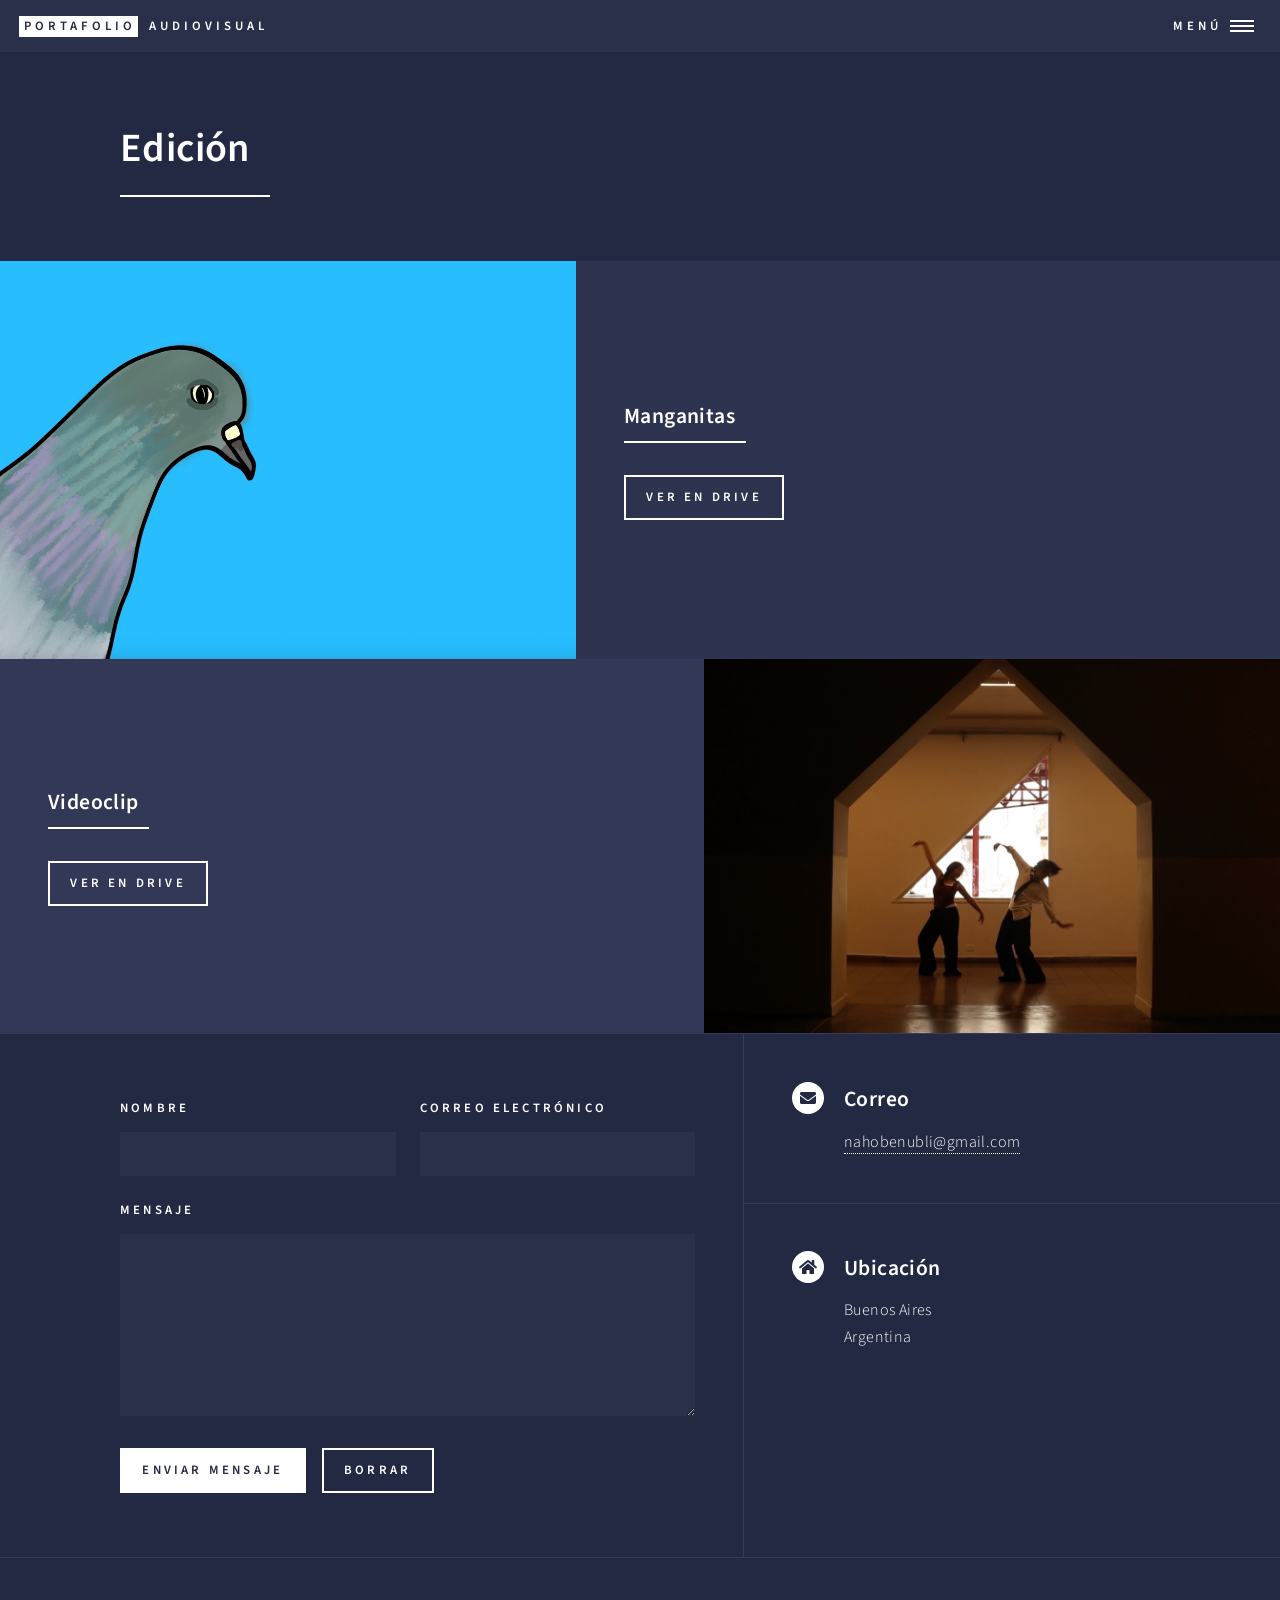
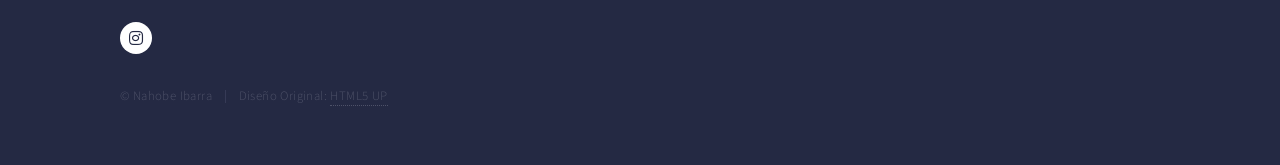
==== commit 5feeed95: "Update Edición header style and add profile picture to Sobre mí" ====
--- a/edicion.html
+++ b/edicion.html
@@ -29,8 +29,7 @@
 			<div id="wrapper">
 
 				<!-- Header -->
-				<!-- Note: The "styleN" class below should match that of the banner element. -->
-					<header id="header" class="alt style2">
+					<header id="header">
 						<a href="index.html" class="logo"><strong>Portafolio</strong> <span>Audiovisual</span></a>
 						<nav>
 							<a href="#menu">Menú</a>
@@ -51,25 +50,19 @@
                         </ul>
                     </nav>
 
-				<!-- Banner -->
-				<!-- Note: The "styleN" class below should match that of the header element. -->
-					<section id="banner" class="style2">
-						<div class="inner">
-							<span class="image">
-								<img src="images/pic07.jpg" alt="" />
-							</span>
-							<header class="major">
-								<h1>Edición</h1>
-							</header>
-							<div class="content">
-								<p>Compendiendo de material audiovisual editado.<br />
-								Proyectos de montaje.</p>
-							</div>
-						</div>
-					</section>
+
 
 				<!-- Main -->
-					<div id="main">
+					<div id="main" class="alt">
+
+						<!-- Title -->
+							<section id="one">
+								<div class="inner">
+									<header class="major">
+										<h1>Edición</h1>
+									</header>
+								</div>
+							</section>
 
 						<!-- Two -->
 							<section id="two" class="spotlights">
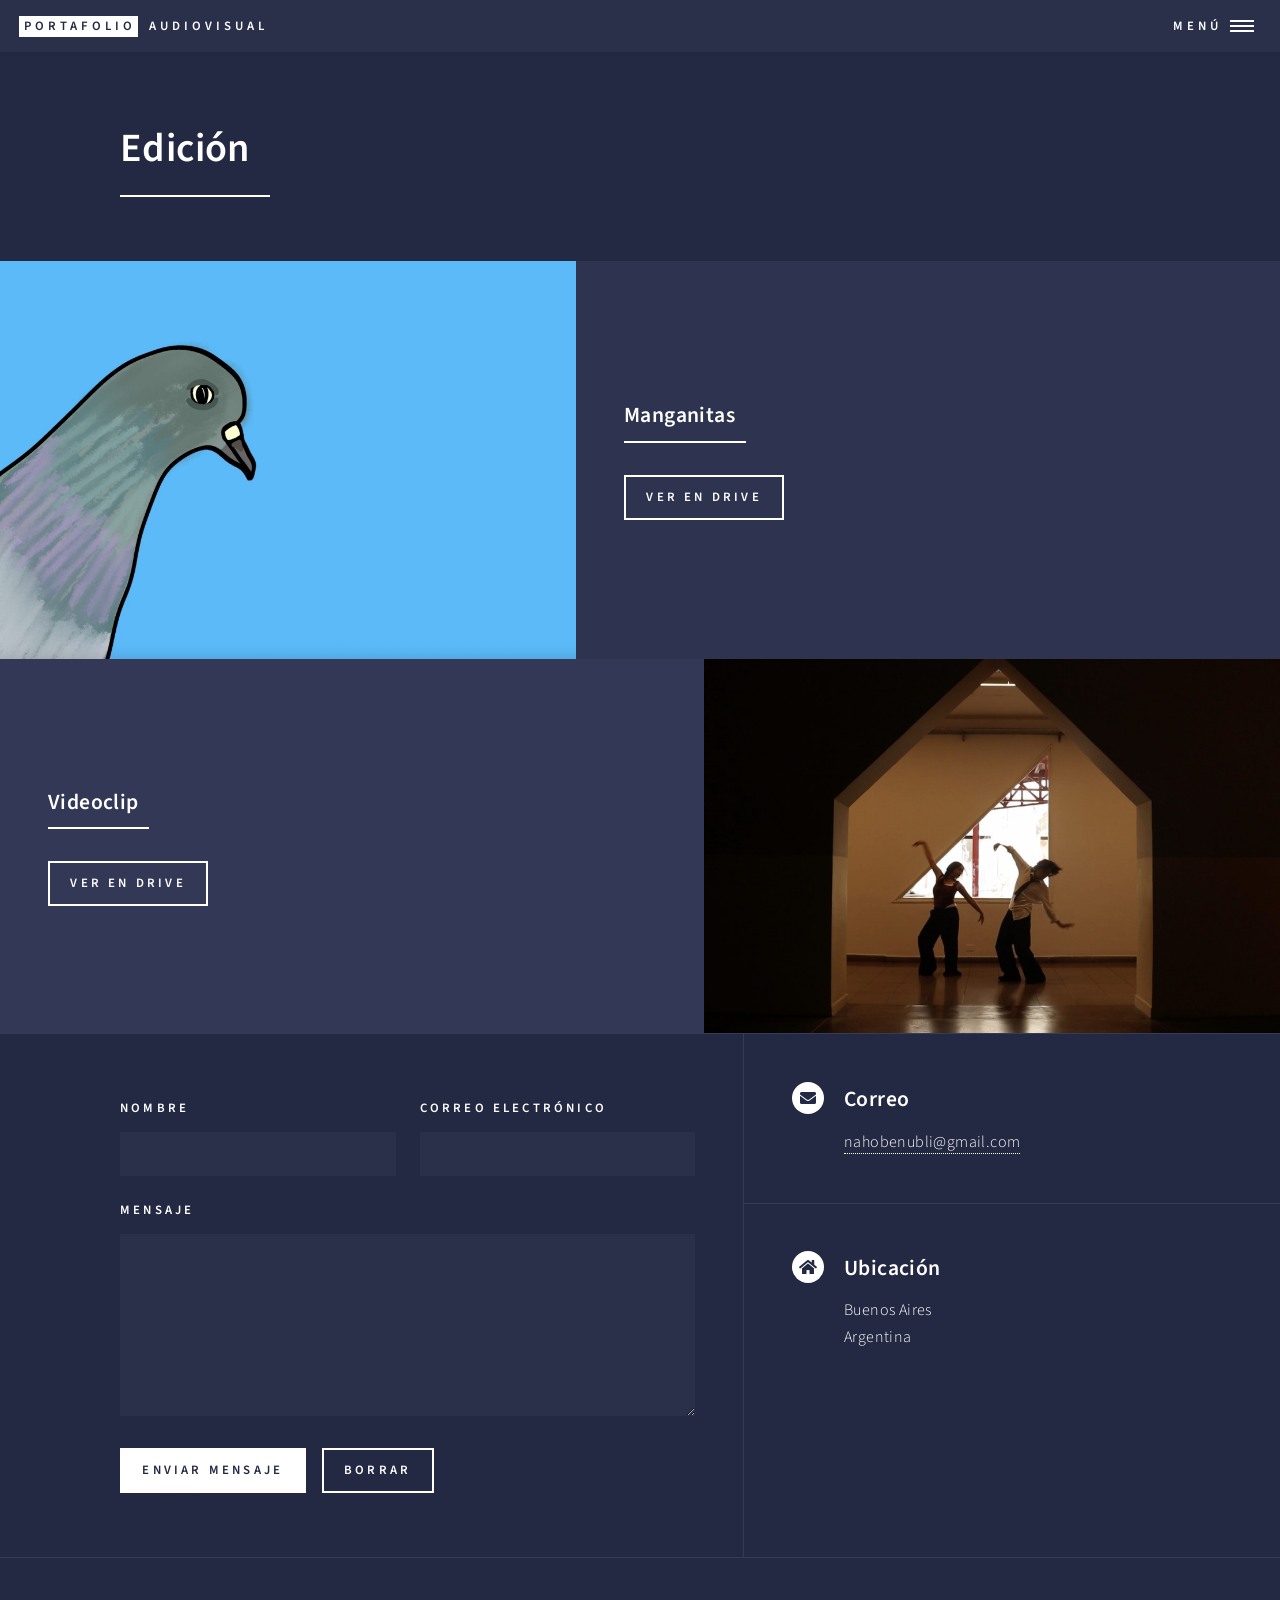
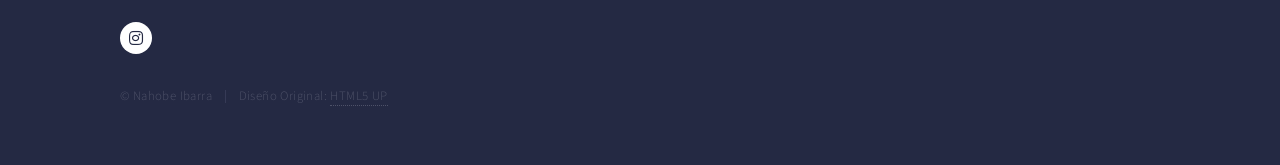
==== commit f4b25f47: "Arreglar navegación, quitar sección Escritos y optimizar imágenes Navegación: - Menú con las tres se" ====
--- a/edicion.html
+++ b/edicion.html
@@ -1,181 +1,182 @@
-<!DOCTYPE HTML>
-<!--
-	Forty by HTML5 UP
-	html5up.net | @ajlkn
-	Free for personal and commercial use under the CCA 3.0 license (html5up.net/license)
--->
-<html>
-	<head>
-		<title>Edición</title>
-		<meta charset="utf-8" />
-		<meta name="viewport" content="width=device-width, initial-scale=1, user-scalable=no" />
-		        <!-- SEO y Open Graph Meta Tags -->
-        <meta name="description" content="Portafolio audiovisual de Nahobe Ibarra. Explorando la creación de imágenes y narrativas visuales a través de la fotografía, edición, ilustración y escritura." />
-        <meta property="og:title" content="Nahobe - Portafolio Audiovisual" />
-        <meta property="og:description" content="Descubre el trabajo de Nahobe Ibarra: Fotografía, Montaje, Ilustración y Textos personales." />
-        <meta property="og:image" content="https://nahobe.github.io/nahobe/images/banner.jpg" />
-        <meta property="og:url" content="https://nahobe.github.io/nahobe/" />
-        <meta property="og:type" content="website" />
-        <meta name="twitter:card" content="summary_large_image" />
-        <meta name="twitter:title" content="Nahobe - Portafolio" />
-        <meta name="twitter:description" content="Descubre el trabajo audiovisual y artístico de Nahobe Ibarra." />
-        <meta name="twitter:image" content="https://nahobe.github.io/nahobe/images/banner.jpg" />
-        <link rel="stylesheet" href="assets/css/main.css" />
-		<noscript><link rel="stylesheet" href="assets/css/noscript.css" /></noscript>
-	</head>
-	<body class="is-preload">
-
-		<!-- Wrapper -->
-			<div id="wrapper">
-
-				<!-- Header -->
-					<header id="header">
-						<a href="index.html" class="logo"><strong>Portafolio</strong> <span>Audiovisual</span></a>
-						<nav>
-							<a href="#menu">Menú</a>
-						</nav>
-					</header>
-
-				 <!-- Menu -->
-                    <nav id="menu">
-                        <ul class="links">
-                            <li><a href="index.html">Inicio</a></li>
-                    
-                            <li><a href="sobre_mi.html">Sobre Mí</a></li>
-            
-                        </ul>
-                        <ul class="actions stacked">
-                            <li><a href="#" class="button primary fit">Ver Proyectos</a></li>
-                            <li><a href="#contact" class="button fit">Contacto</a></li>
-                        </ul>
-                    </nav>
-
-
-
-				<!-- Main -->
-					<div id="main" class="alt">
-
-						<!-- Title -->
-							<section id="one">
-								<div class="inner">
-									<header class="major">
-										<h1>Edición</h1>
-									</header>
-								</div>
-							</section>
-
-						<!-- Two -->
-							<section id="two" class="spotlights">
-								<section>
-									<a href="#" class="image">
-										<img src="images/Edición/Manganitas.jpg" alt="Manganitas" data-position="center center" />
-									</a>
-									<div class="content">
-										<div class="inner">
-											<header class="major">
-												<h3>Manganitas</h3>
-											</header>
-											<ul class="actions">
-												<li><a href="https://drive.google.com/drive/folders/1iEg-c2XHQ_LnJ9rul6tSYAOXYbnR59TG?usp=sharing" target="_blank" class="button">Ver en Drive</a></li>
-											</ul>
-										</div>
-									</div>
-								</section>
-								<section>
-									<a href="#" class="image">
-										<img src="images/Edición/Videoclip.jpg" alt="Videoclip" data-position="top center" />
-									</a>
-									<div class="content">
-										<div class="inner">
-											<header class="major">
-												<h3>Videoclip</h3>
-											</header>
-											<ul class="actions">
-												<li><a href="https://drive.google.com/drive/folders/1iEg-c2XHQ_LnJ9rul6tSYAOXYbnR59TG?usp=sharing" target="_blank" class="button">Ver en Drive</a></li>
-											</ul>
-										</div>
-									</div>
-								</section>
-							</section>
-
-
-					</div>
-
-				 <!-- Contact -->
-                    <section id="contact">
-                        <div class="inner">
-                            <section>
-							  <form method="post" action="https://formsubmit.co/nahobenubli@gmail.com">
-    
-    <!-- Esta línea te redirige a tu página web después de enviar el mensaje -->
-                                    <input type="hidden" name="_next" value="https://nahobe.github.io/nahobe/index.html">
-    <!-- Opcional: Esta línea desactiva el molesto Captcha de "No soy un robot" -->
-                                    <input type="hidden" name="_captcha" value="false">
-        <!-- El resto de tus campos de Nombre, Correo y Mensaje siguen igual -->
-                                    <div class="fields">
-                                        <div class="field half">
-                                            <label for="name">Nombre</label>
-                                            <input type="text" name="name" id="name" />
-                                        </div>
-                                        <div class="field half">
-                                            <label for="email">Correo Electrónico</label>
-                                            <input type="email" name="email" id="email" />
-                                        </div>
-                                        <div class="field">
-                                            <label for="message">Mensaje</label>
-                                            <textarea name="message" id="message" rows="6"></textarea>
-                                        </div>
-                                    </div>
-                                    <ul class="actions">
-                                        <li><input type="submit" value="Enviar Mensaje" class="primary" /></li>
-                                        <li><input type="reset" value="Borrar" /></li>
-                                    </ul>
-                                </form>
-                            </section>
-                            <section class="split">
-                                <section>
-                                    <div class="contact-method">
-                                        <span class="icon solid alt fa-envelope"></span>
-                                        <h3>Correo</h3>
-                                        <a href="#">nahobenubli@gmail.com</a>
-                                    </div>
-                                </section>
-                
-                                <section>
-                                    <div class="contact-method">
-                                        <span class="icon solid alt fa-home"></span>
-                                        <h3>Ubicación</h3>
-                                        <span>Buenos Aires<br />
-                                        Argentina</span>
-                                    </div>
-                                </section>
-                            </section>
-                        </div>
-                    </section>
-
-                <!-- Footer -->
-                    <footer id="footer">
-                        <div class="inner">
-                            <ul class="icons">
-                                <li><a href="https://www.instagram.com/bitarchiven" class="icon brands alt fa-instagram"><span class="label">Instagram</span></a></li>
-                            
-                            </ul>
-                            <ul class="copyright">
-                                <li>&copy; Nahobe Ibarra</li><li>Diseño Original: <a href="https://html5up.net">HTML5 UP</a></li>
-                            </ul>
-                        </div>
-                    </footer>
-
-            </div>
-
-		<!-- Scripts -->
-			<script src="assets/js/jquery.min.js"></script>
-			<script src="assets/js/jquery.scrolly.min.js"></script>
-			<script src="assets/js/jquery.scrollex.min.js"></script>
-			<script src="assets/js/browser.min.js"></script>
-			<script src="assets/js/breakpoints.min.js"></script>
-			<script src="assets/js/util.js"></script>
-			<script src="assets/js/main.js"></script>
-
-	</body>
+<!DOCTYPE HTML>
+<!--
+	Forty by HTML5 UP
+	html5up.net | @ajlkn
+	Free for personal and commercial use under the CCA 3.0 license (html5up.net/license)
+-->
+<html>
+	<head>
+		<title>Edición</title>
+		<meta charset="utf-8" />
+		<meta name="viewport" content="width=device-width, initial-scale=1, user-scalable=no" />
+		        <!-- SEO y Open Graph Meta Tags -->
+        <meta name="description" content="Portafolio audiovisual de Nahobe Ibarra. Explorando la creación de imágenes y narrativas visuales a través de la fotografía, edición e ilustración." />
+        <meta property="og:title" content="Nahobe - Portafolio Audiovisual" />
+        <meta property="og:description" content="Descubre el trabajo de Nahobe Ibarra: Fotografía, Montaje e Ilustración." />
+        <meta property="og:image" content="https://nahobe.github.io/nahobe/images/banner.jpg" />
+        <meta property="og:url" content="https://nahobe.github.io/nahobe/" />
+        <meta property="og:type" content="website" />
+        <meta name="twitter:card" content="summary_large_image" />
+        <meta name="twitter:title" content="Nahobe - Portafolio" />
+        <meta name="twitter:description" content="Descubre el trabajo audiovisual y artístico de Nahobe Ibarra." />
+        <meta name="twitter:image" content="https://nahobe.github.io/nahobe/images/banner.jpg" />
+        <link rel="stylesheet" href="assets/css/main.css" />
+		<noscript><link rel="stylesheet" href="assets/css/noscript.css" /></noscript>
+	</head>
+	<body class="is-preload">
+
+		<!-- Wrapper -->
+			<div id="wrapper">
+
+				<!-- Header -->
+					<header id="header">
+						<a href="index.html" class="logo"><strong>Portafolio</strong> <span>Audiovisual</span></a>
+						<nav>
+							<a href="#menu">Menú</a>
+						</nav>
+					</header>
+
+				 <!-- Menu -->
+                    <nav id="menu">
+                        <ul class="links">
+                            <li><a href="index.html">Inicio</a></li>
+                            <li><a href="edicion.html">Edición</a></li>
+                            <li><a href="fotografia.html">Fotografía</a></li>
+                            <li><a href="ilustracion.html">Ilustración</a></li>
+                            <li><a href="sobre_mi.html">Sobre Mí</a></li>
+                        </ul>
+                        <ul class="actions stacked">
+                            <li><a href="index.html#one" class="button primary fit">Ver Proyectos</a></li>
+                            <li><a href="#contact" class="button fit">Contacto</a></li>
+                        </ul>
+                    </nav>
+
+
+
+				<!-- Main -->
+					<div id="main" class="alt">
+
+						<!-- Title -->
+							<section id="one">
+								<div class="inner">
+									<header class="major">
+										<h1>Edición</h1>
+									</header>
+								</div>
+							</section>
+
+						<!-- Two -->
+							<section id="two" class="spotlights">
+								<section>
+									<a href="https://drive.google.com/drive/folders/1iEg-c2XHQ_LnJ9rul6tSYAOXYbnR59TG?usp=sharing" target="_blank" class="image">
+										<img loading="lazy" src="images/Edición/Manganitas.jpg" alt="Manganitas" data-position="center center" />
+									</a>
+									<div class="content">
+										<div class="inner">
+											<header class="major">
+												<h3>Manganitas</h3>
+											</header>
+											<ul class="actions">
+											    <li><a href="https://drive.google.com/drive/folders/1iEg-c2XHQ_LnJ9rul6tSYAOXYbnR59TG?usp=sharing" target="_blank" class="button">Ver en Drive</a></li>
+											</ul>
+										</div>
+									</div>
+								</section>
+								<section>
+									<a href="https://drive.google.com/drive/folders/1iEg-c2XHQ_LnJ9rul6tSYAOXYbnR59TG?usp=sharing" target="_blank" class="image">
+										<img loading="lazy" src="images/Edición/Videoclip.jpg" alt="Videoclip" data-position="top center" />
+									</a>
+									<div class="content">
+										<div class="inner">
+											<header class="major">
+												<h3>Videoclip</h3>
+											</header>
+											<ul class="actions">
+											    <li><a href="https://drive.google.com/drive/folders/1iEg-c2XHQ_LnJ9rul6tSYAOXYbnR59TG?usp=sharing" target="_blank" class="button">Ver en Drive</a></li>
+											</ul>
+										</div>
+									</div>
+								</section>
+							</section>
+
+
+					</div>
+
+				 <!-- Contact -->
+                    <section id="contact">
+                        <div class="inner">
+                            <section>
+							  <form method="post" action="https://formsubmit.co/nahobenubli@gmail.com">
+    
+    <!-- Esta línea te redirige a tu página web después de enviar el mensaje -->
+                                    <input type="hidden" name="_next" value="https://nahobe.github.io/nahobe/index.html">
+    <!-- Opcional: Esta línea desactiva el molesto Captcha de "No soy un robot" -->
+                                    <input type="hidden" name="_captcha" value="false">
+        <!-- El resto de tus campos de Nombre, Correo y Mensaje siguen igual -->
+                                    <div class="fields">
+                                        <div class="field half">
+                                            <label for="name">Nombre</label>
+                                            <input type="text" name="name" id="name" />
+                                        </div>
+                                        <div class="field half">
+                                            <label for="email">Correo Electrónico</label>
+                                            <input type="email" name="email" id="email" />
+                                        </div>
+                                        <div class="field">
+                                            <label for="message">Mensaje</label>
+                                            <textarea name="message" id="message" rows="6"></textarea>
+                                        </div>
+                                    </div>
+                                    <ul class="actions">
+                                        <li><input type="submit" value="Enviar Mensaje" class="primary" /></li>
+                                        <li><input type="reset" value="Borrar" /></li>
+                                    </ul>
+                                </form>
+                            </section>
+                            <section class="split">
+                                <section>
+                                    <div class="contact-method">
+                                        <span class="icon solid alt fa-envelope"></span>
+                                        <h3>Correo</h3>
+                                        <a href="mailto:nahobenubli@gmail.com">nahobenubli@gmail.com</a>
+                                    </div>
+                                </section>
+                
+                                <section>
+                                    <div class="contact-method">
+                                        <span class="icon solid alt fa-home"></span>
+                                        <h3>Ubicación</h3>
+                                        <span>Buenos Aires<br />
+                                        Argentina</span>
+                                    </div>
+                                </section>
+                            </section>
+                        </div>
+                    </section>
+
+                <!-- Footer -->
+                    <footer id="footer">
+                        <div class="inner">
+                            <ul class="icons">
+                                <li><a href="https://www.instagram.com/bitarchiven" class="icon brands alt fa-instagram"><span class="label">Instagram</span></a></li>
+                            
+                            </ul>
+                            <ul class="copyright">
+                                <li>&copy; Nahobe Ibarra</li><li>Diseño Original: <a href="https://html5up.net">HTML5 UP</a></li>
+                            </ul>
+                        </div>
+                    </footer>
+
+            </div>
+
+		<!-- Scripts -->
+			<script src="assets/js/jquery.min.js"></script>
+			<script src="assets/js/jquery.scrolly.min.js"></script>
+			<script src="assets/js/jquery.scrollex.min.js"></script>
+			<script src="assets/js/browser.min.js"></script>
+			<script src="assets/js/breakpoints.min.js"></script>
+			<script src="assets/js/util.js"></script>
+			<script src="assets/js/main.js"></script>
+
+	</body>
 </html>
--- a/assets/css/main.css
+++ b/assets/css/main.css
@@ -1,2 +1,2 @@
-@import url(fontawesome-all.min.css);@import url("https://fonts.googleapis.com/css?family=Source+Sans+Pro:300,300italic,600,600italic");html,body,div,span,applet,object,iframe,h1,h2,h3,h4,h5,h6,p,blockquote,pre,a,abbr,acronym,address,big,cite,code,del,dfn,em,img,ins,kbd,q,s,samp,small,strike,strong,sub,sup,tt,var,b,u,i,center,dl,dt,dd,ol,ul,li,fieldset,form,label,legend,table,caption,tbody,tfoot,thead,tr,th,td,article,aside,canvas,details,embed,figure,figcaption,footer,header,hgroup,menu,nav,output,ruby,section,summary,time,mark,audio,video{margin:0;padding:0;border:0;font-size:100%;font:inherit;vertical-align:baseline}article,aside,details,figcaption,figure,footer,header,hgroup,menu,nav,section{display:block}body{line-height:1}ol,ul{list-style:none}blockquote,q{quotes:none}blockquote:before,blockquote:after,q:before,q:after{content:'';content:none}table{border-collapse:collapse;border-spacing:0}body{-webkit-text-size-adjust:none}mark{background-color:transparent;color:inherit}input::-moz-focus-inner{border:0;padding:0}input,select,textarea{-moz-appearance:none;-webkit-appearance:none;-ms-appearance:none;appearance:none}@-ms-viewport{width:device-width}body{-ms-overflow-style:scrollbar}@media screen and (max-width: 480px){html,body{min-width:320px}}html{box-sizing:border-box}*,*:before,*:after{box-sizing:inherit}body{background:#242943}body.is-preload *,body.is-preload *:before,body.is-preload *:after{-moz-animation:none !important;-webkit-animation:none !important;-ms-animation:none !important;animation:none !important;-moz-transition:none !important;-webkit-transition:none !important;-ms-transition:none !important;transition:none !important}body,input,select,textarea{color:#fff;font-family:"Source Sans Pro",Helvetica,sans-serif;font-size:17pt;font-weight:300;letter-spacing:.025em;line-height:1.65}@media screen and (max-width: 1680px){body,input,select,textarea{font-size:14pt}}@media screen and (max-width: 1280px){body,input,select,textarea{font-size:12pt}}@media screen and (max-width: 360px){body,input,select,textarea{font-size:11pt}}a{-moz-transition:color .2s ease-in-out,border-bottom-color .2s ease-in-out;-webkit-transition:color .2s ease-in-out,border-bottom-color .2s ease-in-out;-ms-transition:color .2s ease-in-out,border-bottom-color .2s ease-in-out;transition:color .2s ease-in-out,border-bottom-color .2s ease-in-out;border-bottom:dotted 1px;color:inherit;text-decoration:none}a:hover{border-bottom-color:transparent;color:#9bf1ff !important}a:active{color:#53e3fb !important}strong,b{color:#fff;font-weight:600}em,i{font-style:italic}p{margin:0 0 2em 0}h1,h2,h3,h4,h5,h6{color:#fff;font-weight:600;line-height:1.65;margin:0 0 1em 0}h1 a,h2 a,h3 a,h4 a,h5 a,h6 a{color:inherit;border-bottom:0}h1{font-size:2.5em}h2{font-size:1.75em}h3{font-size:1.35em}h4{font-size:1.1em}h5{font-size:0.9em}h6{font-size:0.7em}@media screen and (max-width: 736px){h1{font-size:2em}h2{font-size:1.5em}h3{font-size:1.25em}}sub{font-size:0.8em;position:relative;top:0.5em}sup{font-size:0.8em;position:relative;top:-0.5em}blockquote{border-left:solid 4px rgba(212,212,255,0.1);font-style:italic;margin:0 0 2em 0;padding:.5em 0 .5em 2em}code{background:rgba(212,212,255,0.035);font-family:"Courier New",monospace;font-size:0.9em;margin:0 0.25em;padding:0.25em 0.65em}pre{-webkit-overflow-scrolling:touch;font-family:"Courier New",monospace;font-size:0.9em;margin:0 0 2em 0}pre code{display:block;line-height:1.75;padding:1em 1.5em;overflow-x:auto}hr{border:0;border-bottom:solid 1px rgba(212,212,255,0.1);margin:2em 0}hr.major{margin:3em 0}.align-left{text-align:left}.align-center{text-align:center}.align-right{text-align:right}.row{display:flex;flex-wrap:wrap;box-sizing:border-box;align-items:stretch}.row>*{box-sizing:border-box}.row.gtr-uniform>*>:last-child{margin-bottom:0}.row.aln-left{justify-content:flex-start}.row.aln-center{justify-content:center}.row.aln-right{justify-content:flex-end}.row.aln-top{align-items:flex-start}.row.aln-middle{align-items:center}.row.aln-bottom{align-items:flex-end}.row>.imp{order:-1}.row>.col-1{width:8.3333333333%}.row>.off-1{margin-left:8.3333333333%}.row>.col-2{width:16.6666666667%}.row>.off-2{margin-left:16.6666666667%}.row>.col-3{width:25%}.row>.off-3{margin-left:25%}.row>.col-4{width:33.3333333333%}.row>.off-4{margin-left:33.3333333333%}.row>.col-5{width:41.6666666667%}.row>.off-5{margin-left:41.6666666667%}.row>.col-6{width:50%}.row>.off-6{margin-left:50%}.row>.col-7{width:58.3333333333%}.row>.off-7{margin-left:58.3333333333%}.row>.col-8{width:66.6666666667%}.row>.off-8{margin-left:66.6666666667%}.row>.col-9{width:75%}.row>.off-9{margin-left:75%}.row>.col-10{width:83.3333333333%}.row>.off-10{margin-left:83.3333333333%}.row>.col-11{width:91.6666666667%}.row>.off-11{margin-left:91.6666666667%}.row>.col-12{width:100%}.row>.off-12{margin-left:100%}.row.gtr-0{margin-top:0;margin-left:0em}.row.gtr-0>*{padding:0 0 0 0em}.row.gtr-0.gtr-uniform{margin-top:0em}.row.gtr-0.gtr-uniform>*{padding-top:0em}.row.gtr-25{margin-top:0;margin-left:-.5em}.row.gtr-25>*{padding:0 0 0 .5em}.row.gtr-25.gtr-uniform{margin-top:-.5em}.row.gtr-25.gtr-uniform>*{padding-top:.5em}.row.gtr-50{margin-top:0;margin-left:-1em}.row.gtr-50>*{padding:0 0 0 1em}.row.gtr-50.gtr-uniform{margin-top:-1em}.row.gtr-50.gtr-uniform>*{padding-top:1em}.row{margin-top:0;margin-left:-2em}.row>*{padding:0 0 0 2em}.row.gtr-uniform{margin-top:-2em}.row.gtr-uniform>*{padding-top:2em}.row.gtr-150{margin-top:0;margin-left:-3em}.row.gtr-150>*{padding:0 0 0 3em}.row.gtr-150.gtr-uniform{margin-top:-3em}.row.gtr-150.gtr-uniform>*{padding-top:3em}.row.gtr-200{margin-top:0;margin-left:-4em}.row.gtr-200>*{padding:0 0 0 4em}.row.gtr-200.gtr-uniform{margin-top:-4em}.row.gtr-200.gtr-uniform>*{padding-top:4em}@media screen and (max-width: 1680px){.row{display:flex;flex-wrap:wrap;box-sizing:border-box;align-items:stretch}.row>*{box-sizing:border-box}.row.gtr-uniform>*>:last-child{margin-bottom:0}.row.aln-left{justify-content:flex-start}.row.aln-center{justify-content:center}.row.aln-right{justify-content:flex-end}.row.aln-top{align-items:flex-start}.row.aln-middle{align-items:center}.row.aln-bottom{align-items:flex-end}.row>.imp-xlarge{order:-1}.row>.col-1-xlarge{width:8.3333333333%}.row>.off-1-xlarge{margin-left:8.3333333333%}.row>.col-2-xlarge{width:16.6666666667%}.row>.off-2-xlarge{margin-left:16.6666666667%}.row>.col-3-xlarge{width:25%}.row>.off-3-xlarge{margin-left:25%}.row>.col-4-xlarge{width:33.3333333333%}.row>.off-4-xlarge{margin-left:33.3333333333%}.row>.col-5-xlarge{width:41.6666666667%}.row>.off-5-xlarge{margin-left:41.6666666667%}.row>.col-6-xlarge{width:50%}.row>.off-6-xlarge{margin-left:50%}.row>.col-7-xlarge{width:58.3333333333%}.row>.off-7-xlarge{margin-left:58.3333333333%}.row>.col-8-xlarge{width:66.6666666667%}.row>.off-8-xlarge{margin-left:66.6666666667%}.row>.col-9-xlarge{width:75%}.row>.off-9-xlarge{margin-left:75%}.row>.col-10-xlarge{width:83.3333333333%}.row>.off-10-xlarge{margin-left:83.3333333333%}.row>.col-11-xlarge{width:91.6666666667%}.row>.off-11-xlarge{margin-left:91.6666666667%}.row>.col-12-xlarge{width:100%}.row>.off-12-xlarge{margin-left:100%}.row.gtr-0{margin-top:0;margin-left:0em}.row.gtr-0>*{padding:0 0 0 0em}.row.gtr-0.gtr-uniform{margin-top:0em}.row.gtr-0.gtr-uniform>*{padding-top:0em}.row.gtr-25{margin-top:0;margin-left:-.5em}.row.gtr-25>*{padding:0 0 0 .5em}.row.gtr-25.gtr-uniform{margin-top:-.5em}.row.gtr-25.gtr-uniform>*{padding-top:.5em}.row.gtr-50{margin-top:0;margin-left:-1em}.row.gtr-50>*{padding:0 0 0 1em}.row.gtr-50.gtr-uniform{margin-top:-1em}.row.gtr-50.gtr-uniform>*{padding-top:1em}.row{margin-top:0;margin-left:-2em}.row>*{padding:0 0 0 2em}.row.gtr-uniform{margin-top:-2em}.row.gtr-uniform>*{padding-top:2em}.row.gtr-150{margin-top:0;margin-left:-3em}.row.gtr-150>*{padding:0 0 0 3em}.row.gtr-150.gtr-uniform{margin-top:-3em}.row.gtr-150.gtr-uniform>*{padding-top:3em}.row.gtr-200{margin-top:0;margin-left:-4em}.row.gtr-200>*{padding:0 0 0 4em}.row.gtr-200.gtr-uniform{margin-top:-4em}.row.gtr-200.gtr-uniform>*{padding-top:4em}}@media screen and (max-width: 1280px){.row{display:flex;flex-wrap:wrap;box-sizing:border-box;align-items:stretch}.row>*{box-sizing:border-box}.row.gtr-uniform>*>:last-child{margin-bottom:0}.row.aln-left{justify-content:flex-start}.row.aln-center{justify-content:center}.row.aln-right{justify-content:flex-end}.row.aln-top{align-items:flex-start}.row.aln-middle{align-items:center}.row.aln-bottom{align-items:flex-end}.row>.imp-large{order:-1}.row>.col-1-large{width:8.3333333333%}.row>.off-1-large{margin-left:8.3333333333%}.row>.col-2-large{width:16.6666666667%}.row>.off-2-large{margin-left:16.6666666667%}.row>.col-3-large{width:25%}.row>.off-3-large{margin-left:25%}.row>.col-4-large{width:33.3333333333%}.row>.off-4-large{margin-left:33.3333333333%}.row>.col-5-large{width:41.6666666667%}.row>.off-5-large{margin-left:41.6666666667%}.row>.col-6-large{width:50%}.row>.off-6-large{margin-left:50%}.row>.col-7-large{width:58.3333333333%}.row>.off-7-large{margin-left:58.3333333333%}.row>.col-8-large{width:66.6666666667%}.row>.off-8-large{margin-left:66.6666666667%}.row>.col-9-large{width:75%}.row>.off-9-large{margin-left:75%}.row>.col-10-large{width:83.3333333333%}.row>.off-10-large{margin-left:83.3333333333%}.row>.col-11-large{width:91.6666666667%}.row>.off-11-large{margin-left:91.6666666667%}.row>.col-12-large{width:100%}.row>.off-12-large{margin-left:100%}.row.gtr-0{margin-top:0;margin-left:0em}.row.gtr-0>*{padding:0 0 0 0em}.row.gtr-0.gtr-uniform{margin-top:0em}.row.gtr-0.gtr-uniform>*{padding-top:0em}.row.gtr-25{margin-top:0;margin-left:-.375em}.row.gtr-25>*{padding:0 0 0 .375em}.row.gtr-25.gtr-uniform{margin-top:-.375em}.row.gtr-25.gtr-uniform>*{padding-top:.375em}.row.gtr-50{margin-top:0;margin-left:-.75em}.row.gtr-50>*{padding:0 0 0 .75em}.row.gtr-50.gtr-uniform{margin-top:-.75em}.row.gtr-50.gtr-uniform>*{padding-top:.75em}.row{margin-top:0;margin-left:-1.5em}.row>*{padding:0 0 0 1.5em}.row.gtr-uniform{margin-top:-1.5em}.row.gtr-uniform>*{padding-top:1.5em}.row.gtr-150{margin-top:0;margin-left:-2.25em}.row.gtr-150>*{padding:0 0 0 2.25em}.row.gtr-150.gtr-uniform{margin-top:-2.25em}.row.gtr-150.gtr-uniform>*{padding-top:2.25em}.row.gtr-200{margin-top:0;margin-left:-3em}.row.gtr-200>*{padding:0 0 0 3em}.row.gtr-200.gtr-uniform{margin-top:-3em}.row.gtr-200.gtr-uniform>*{padding-top:3em}}@media screen and (max-width: 980px){.row{display:flex;flex-wrap:wrap;box-sizing:border-box;align-items:stretch}.row>*{box-sizing:border-box}.row.gtr-uniform>*>:last-child{margin-bottom:0}.row.aln-left{justify-content:flex-start}.row.aln-center{justify-content:center}.row.aln-right{justify-content:flex-end}.row.aln-top{align-items:flex-start}.row.aln-middle{align-items:center}.row.aln-bottom{align-items:flex-end}.row>.imp-medium{order:-1}.row>.col-1-medium{width:8.3333333333%}.row>.off-1-medium{margin-left:8.3333333333%}.row>.col-2-medium{width:16.6666666667%}.row>.off-2-medium{margin-left:16.6666666667%}.row>.col-3-medium{width:25%}.row>.off-3-medium{margin-left:25%}.row>.col-4-medium{width:33.3333333333%}.row>.off-4-medium{margin-left:33.3333333333%}.row>.col-5-medium{width:41.6666666667%}.row>.off-5-medium{margin-left:41.6666666667%}.row>.col-6-medium{width:50%}.row>.off-6-medium{margin-left:50%}.row>.col-7-medium{width:58.3333333333%}.row>.off-7-medium{margin-left:58.3333333333%}.row>.col-8-medium{width:66.6666666667%}.row>.off-8-medium{margin-left:66.6666666667%}.row>.col-9-medium{width:75%}.row>.off-9-medium{margin-left:75%}.row>.col-10-medium{width:83.3333333333%}.row>.off-10-medium{margin-left:83.3333333333%}.row>.col-11-medium{width:91.6666666667%}.row>.off-11-medium{margin-left:91.6666666667%}.row>.col-12-medium{width:100%}.row>.off-12-medium{margin-left:100%}.row.gtr-0{margin-top:0;margin-left:0em}.row.gtr-0>*{padding:0 0 0 0em}.row.gtr-0.gtr-uniform{margin-top:0em}.row.gtr-0.gtr-uniform>*{padding-top:0em}.row.gtr-25{margin-top:0;margin-left:-.375em}.row.gtr-25>*{padding:0 0 0 .375em}.row.gtr-25.gtr-uniform{margin-top:-.375em}.row.gtr-25.gtr-uniform>*{padding-top:.375em}.row.gtr-50{margin-top:0;margin-left:-.75em}.row.gtr-50>*{padding:0 0 0 .75em}.row.gtr-50.gtr-uniform{margin-top:-.75em}.row.gtr-50.gtr-uniform>*{padding-top:.75em}.row{margin-top:0;margin-left:-1.5em}.row>*{padding:0 0 0 1.5em}.row.gtr-uniform{margin-top:-1.5em}.row.gtr-uniform>*{padding-top:1.5em}.row.gtr-150{margin-top:0;margin-left:-2.25em}.row.gtr-150>*{padding:0 0 0 2.25em}.row.gtr-150.gtr-uniform{margin-top:-2.25em}.row.gtr-150.gtr-uniform>*{padding-top:2.25em}.row.gtr-200{margin-top:0;margin-left:-3em}.row.gtr-200>*{padding:0 0 0 3em}.row.gtr-200.gtr-uniform{margin-top:-3em}.row.gtr-200.gtr-uniform>*{padding-top:3em}}@media screen and (max-width: 736px){.row{display:flex;flex-wrap:wrap;box-sizing:border-box;align-items:stretch}.row>*{box-sizing:border-box}.row.gtr-uniform>*>:last-child{margin-bottom:0}.row.aln-left{justify-content:flex-start}.row.aln-center{justify-content:center}.row.aln-right{justify-content:flex-end}.row.aln-top{align-items:flex-start}.row.aln-middle{align-items:center}.row.aln-bottom{align-items:flex-end}.row>.imp-small{order:-1}.row>.col-1-small{width:8.3333333333%}.row>.off-1-small{margin-left:8.3333333333%}.row>.col-2-small{width:16.6666666667%}.row>.off-2-small{margin-left:16.6666666667%}.row>.col-3-small{width:25%}.row>.off-3-small{margin-left:25%}.row>.col-4-small{width:33.3333333333%}.row>.off-4-small{margin-left:33.3333333333%}.row>.col-5-small{width:41.6666666667%}.row>.off-5-small{margin-left:41.6666666667%}.row>.col-6-small{width:50%}.row>.off-6-small{margin-left:50%}.row>.col-7-small{width:58.3333333333%}.row>.off-7-small{margin-left:58.3333333333%}.row>.col-8-small{width:66.6666666667%}.row>.off-8-small{margin-left:66.6666666667%}.row>.col-9-small{width:75%}.row>.off-9-small{margin-left:75%}.row>.col-10-small{width:83.3333333333%}.row>.off-10-small{margin-left:83.3333333333%}.row>.col-11-small{width:91.6666666667%}.row>.off-11-small{margin-left:91.6666666667%}.row>.col-12-small{width:100%}.row>.off-12-small{margin-left:100%}.row.gtr-0{margin-top:0;margin-left:0em}.row.gtr-0>*{padding:0 0 0 0em}.row.gtr-0.gtr-uniform{margin-top:0em}.row.gtr-0.gtr-uniform>*{padding-top:0em}.row.gtr-25{margin-top:0;margin-left:-.3125em}.row.gtr-25>*{padding:0 0 0 .3125em}.row.gtr-25.gtr-uniform{margin-top:-.3125em}.row.gtr-25.gtr-uniform>*{padding-top:.3125em}.row.gtr-50{margin-top:0;margin-left:-.625em}.row.gtr-50>*{padding:0 0 0 .625em}.row.gtr-50.gtr-uniform{margin-top:-.625em}.row.gtr-50.gtr-uniform>*{padding-top:.625em}.row{margin-top:0;margin-left:-1.25em}.row>*{padding:0 0 0 1.25em}.row.gtr-uniform{margin-top:-1.25em}.row.gtr-uniform>*{padding-top:1.25em}.row.gtr-150{margin-top:0;margin-left:-1.875em}.row.gtr-150>*{padding:0 0 0 1.875em}.row.gtr-150.gtr-uniform{margin-top:-1.875em}.row.gtr-150.gtr-uniform>*{padding-top:1.875em}.row.gtr-200{margin-top:0;margin-left:-2.5em}.row.gtr-200>*{padding:0 0 0 2.5em}.row.gtr-200.gtr-uniform{margin-top:-2.5em}.row.gtr-200.gtr-uniform>*{padding-top:2.5em}}@media screen and (max-width: 480px){.row{display:flex;flex-wrap:wrap;box-sizing:border-box;align-items:stretch}.row>*{box-sizing:border-box}.row.gtr-uniform>*>:last-child{margin-bottom:0}.row.aln-left{justify-content:flex-start}.row.aln-center{justify-content:center}.row.aln-right{justify-content:flex-end}.row.aln-top{align-items:flex-start}.row.aln-middle{align-items:center}.row.aln-bottom{align-items:flex-end}.row>.imp-xsmall{order:-1}.row>.col-1-xsmall{width:8.3333333333%}.row>.off-1-xsmall{margin-left:8.3333333333%}.row>.col-2-xsmall{width:16.6666666667%}.row>.off-2-xsmall{margin-left:16.6666666667%}.row>.col-3-xsmall{width:25%}.row>.off-3-xsmall{margin-left:25%}.row>.col-4-xsmall{width:33.3333333333%}.row>.off-4-xsmall{margin-left:33.3333333333%}.row>.col-5-xsmall{width:41.6666666667%}.row>.off-5-xsmall{margin-left:41.6666666667%}.row>.col-6-xsmall{width:50%}.row>.off-6-xsmall{margin-left:50%}.row>.col-7-xsmall{width:58.3333333333%}.row>.off-7-xsmall{margin-left:58.3333333333%}.row>.col-8-xsmall{width:66.6666666667%}.row>.off-8-xsmall{margin-left:66.6666666667%}.row>.col-9-xsmall{width:75%}.row>.off-9-xsmall{margin-left:75%}.row>.col-10-xsmall{width:83.3333333333%}.row>.off-10-xsmall{margin-left:83.3333333333%}.row>.col-11-xsmall{width:91.6666666667%}.row>.off-11-xsmall{margin-left:91.6666666667%}.row>.col-12-xsmall{width:100%}.row>.off-12-xsmall{margin-left:100%}.row.gtr-0{margin-top:0;margin-left:0em}.row.gtr-0>*{padding:0 0 0 0em}.row.gtr-0.gtr-uniform{margin-top:0em}.row.gtr-0.gtr-uniform>*{padding-top:0em}.row.gtr-25{margin-top:0;margin-left:-.3125em}.row.gtr-25>*{padding:0 0 0 .3125em}.row.gtr-25.gtr-uniform{margin-top:-.3125em}.row.gtr-25.gtr-uniform>*{padding-top:.3125em}.row.gtr-50{margin-top:0;margin-left:-.625em}.row.gtr-50>*{padding:0 0 0 .625em}.row.gtr-50.gtr-uniform{margin-top:-.625em}.row.gtr-50.gtr-uniform>*{padding-top:.625em}.row{margin-top:0;margin-left:-1.25em}.row>*{padding:0 0 0 1.25em}.row.gtr-uniform{margin-top:-1.25em}.row.gtr-uniform>*{padding-top:1.25em}.row.gtr-150{margin-top:0;margin-left:-1.875em}.row.gtr-150>*{padding:0 0 0 1.875em}.row.gtr-150.gtr-uniform{margin-top:-1.875em}.row.gtr-150.gtr-uniform>*{padding-top:1.875em}.row.gtr-200{margin-top:0;margin-left:-2.5em}.row.gtr-200>*{padding:0 0 0 2.5em}.row.gtr-200.gtr-uniform{margin-top:-2.5em}.row.gtr-200.gtr-uniform>*{padding-top:2.5em}}section.special,article.special{text-align:center}header.major{width:-moz-max-content;width:-webkit-max-content;width:-ms-max-content;width:max-content;margin-bottom:2em}header.major>:first-child{margin-bottom:0;width:calc(100% + 0.5em)}header.major>:first-child:after{content:'';background-color:#fff;display:block;height:2px;margin:0.325em 0 0.5em 0;width:100%}header.major>p{font-size:0.7em;font-weight:600;letter-spacing:.25em;margin-bottom:0;text-transform:uppercase}body.is-ie header.major>:first-child:after{max-width:9em}body.is-ie header.major>h1:after{max-width:100% !important}@media screen and (max-width: 736px){header.major>p br{display:none}}form{margin:0 0 2em 0}form>:last-child{margin-bottom:0}form>.fields{display:-moz-flex;display:-webkit-flex;display:-ms-flex;display:flex;-moz-flex-wrap:wrap;-webkit-flex-wrap:wrap;-ms-flex-wrap:wrap;flex-wrap:wrap;width:calc(100% + 3em);margin:-1.5em 0 2em -1.5em}form>.fields>.field{-moz-flex-grow:0;-webkit-flex-grow:0;-ms-flex-grow:0;flex-grow:0;-moz-flex-shrink:0;-webkit-flex-shrink:0;-ms-flex-shrink:0;flex-shrink:0;padding:1.5em 0 0 1.5em;width:calc(100% - 1.5em)}form>.fields>.field.half{width:calc(50% - .75em)}form>.fields>.field.third{width:calc(100%/3 - .5em)}form>.fields>.field.quarter{width:calc(25% - .375em)}@media screen and (max-width: 480px){form>.fields{width:calc(100% + 3em);margin:-1.5em 0 2em -1.5em}form>.fields>.field{padding:1.5em 0 0 1.5em;width:calc(100% - 1.5em)}form>.fields>.field.half{width:calc(100% - 1.5em)}form>.fields>.field.third{width:calc(100% - 1.5em)}form>.fields>.field.quarter{width:calc(100% - 1.5em)}}label{color:#fff;display:block;font-size:0.8em;font-weight:600;letter-spacing:.25em;margin:0 0 1em 0;text-transform:uppercase}input[type="text"],input[type="password"],input[type="email"],input[type="tel"],input[type="search"],input[type="url"],select,textarea{-moz-appearance:none;-webkit-appearance:none;-ms-appearance:none;appearance:none;background:rgba(212,212,255,0.035);border:none;border-radius:0;color:inherit;display:block;outline:0;padding:0 1em;text-decoration:none;width:100%}input[type="text"]:invalid,input[type="password"]:invalid,input[type="email"]:invalid,input[type="tel"]:invalid,input[type="search"]:invalid,input[type="url"]:invalid,select:invalid,textarea:invalid{box-shadow:none}input[type="text"]:focus,input[type="password"]:focus,input[type="email"]:focus,input[type="tel"]:focus,input[type="search"]:focus,input[type="url"]:focus,select:focus,textarea:focus{border-color:#9bf1ff;box-shadow:0 0 0 2px #9bf1ff}select{background-image:url("data:image/svg+xml;charset=utf8,%3Csvg xmlns='http://www.w3.org/2000/svg' width='40' height='40' preserveAspectRatio='none' viewBox='0 0 40 40'%3E%3Cpath d='M9.4,12.3l10.4,10.4l10.4-10.4c0.2-0.2,0.5-0.4,0.9-0.4c0.3,0,0.6,0.1,0.9,0.4l3.3,3.3c0.2,0.2,0.4,0.5,0.4,0.9 c0,0.4-0.1,0.6-0.4,0.9L20.7,31.9c-0.2,0.2-0.5,0.4-0.9,0.4c-0.3,0-0.6-0.1-0.9-0.4L4.3,17.3c-0.2-0.2-0.4-0.5-0.4-0.9 c0-0.4,0.1-0.6,0.4-0.9l3.3-3.3c0.2-0.2,0.5-0.4,0.9-0.4S9.1,12.1,9.4,12.3z' fill='rgba(212,212,255,0.1)' /%3E%3C/svg%3E");background-size:1.25rem;background-repeat:no-repeat;background-position:calc(100% - 1rem) center;height:2.75em;padding-right:2.75em;text-overflow:ellipsis}select option{color:#fff;background:#242943}select:focus::-ms-value{background-color:transparent}select::-ms-expand{display:none}input[type="text"],input[type="password"],input[type="email"],input[type="tel"],input[type="search"],input[type="url"],select{height:2.75em}textarea{padding:0.75em 1em}input[type="checkbox"],input[type="radio"]{-moz-appearance:none;-webkit-appearance:none;-ms-appearance:none;appearance:none;display:block;float:left;margin-right:-2em;opacity:0;width:1em;z-index:-1}input[type="checkbox"]+label,input[type="radio"]+label{text-decoration:none;color:#fff;cursor:pointer;display:inline-block;font-weight:300;padding-left:2.65em;padding-right:0.75em;position:relative}input[type="checkbox"]+label:before,input[type="radio"]+label:before{-moz-osx-font-smoothing:grayscale;-webkit-font-smoothing:antialiased;display:inline-block;font-style:normal;font-variant:normal;text-rendering:auto;line-height:1;text-transform:none !important;font-family:'Font Awesome 5 Free';font-weight:900}input[type="checkbox"]+label:before,input[type="radio"]+label:before{background:rgba(212,212,255,0.035);content:'';display:inline-block;font-size:0.8em;height:2.0625em;left:0;letter-spacing:0;line-height:2.0625em;position:absolute;text-align:center;top:0;width:2.0625em}input[type="checkbox"]:checked+label:before,input[type="radio"]:checked+label:before{background:#fff;border-color:#9bf1ff;content:'\f00c';color:#242943}input[type="checkbox"]:focus+label:before,input[type="radio"]:focus+label:before{box-shadow:0 0 0 2px #9bf1ff}input[type="radio"]+label:before{border-radius:100%}::-webkit-input-placeholder{color:rgba(244,244,255,0.2) !important;opacity:1.0}:-moz-placeholder{color:rgba(244,244,255,0.2) !important;opacity:1.0}::-moz-placeholder{color:rgba(244,244,255,0.2) !important;opacity:1.0}:-ms-input-placeholder{color:rgba(244,244,255,0.2) !important;opacity:1.0}.box{border:solid 1px rgba(212,212,255,0.1);margin-bottom:2em;padding:1.5em}.box>:last-child,.box>:last-child>:last-child,.box>:last-child>:last-child>:last-child{margin-bottom:0}.box.alt{border:0;border-radius:0;padding:0}.icon{text-decoration:none;border-bottom:none;position:relative}.icon:before{-moz-osx-font-smoothing:grayscale;-webkit-font-smoothing:antialiased;display:inline-block;font-style:normal;font-variant:normal;text-rendering:auto;line-height:1;text-transform:none !important;font-family:'Font Awesome 5 Free';font-weight:400}.icon>.label{display:none}.icon:before{line-height:inherit}.icon.solid:before{font-weight:900}.icon.brands:before{font-family:'Font Awesome 5 Brands'}.icon.alt:before{background-color:#fff;border-radius:100%;color:#242943;display:inline-block;height:2em;line-height:2em;text-align:center;width:2em}a.icon.alt:before{-moz-transition:background-color .2s ease-in-out;-webkit-transition:background-color .2s ease-in-out;-ms-transition:background-color .2s ease-in-out;transition:background-color .2s ease-in-out}a.icon.alt:hover:before{background-color:#3c7b90}a.icon.alt:active:before{background-color:#294b57}.image{border:0;display:inline-block;position:relative}.image img{display:block}.image.left,.image.right{max-width:30%}.image.left img,.image.right img{width:100%}.image.left{float:left;margin:0 1.5em 1.25em 0;top:0.25em}.image.right{float:right;margin:0 0 1.25em 1.5em;top:0.25em}.image.fit{display:block;margin:0 0 2em 0;width:100%}.image.fit img{width:100%}.image.main{display:block;margin:2.5em 0;width:100%}.image.main img{width:100%}@media screen and (max-width: 736px){.image.main{margin:1.5em 0}}ol{list-style:decimal;margin:0 0 2em 0;padding-left:1.25em}ol li{padding-left:0.25em}ul{list-style:disc;margin:0 0 2em 0;padding-left:1em}ul li{padding-left:0.5em}ul.alt{list-style:none;padding-left:0}ul.alt li{border-top:solid 1px rgba(212,212,255,0.1);padding:0.5em 0}ul.alt li:first-child{border-top:0;padding-top:0}dl{margin:0 0 2em 0}dl dt{display:block;font-weight:600;margin:0 0 1em 0}dl dd{margin-left:2em}ul.actions{display:-moz-flex;display:-webkit-flex;display:-ms-flex;display:flex;cursor:default;list-style:none;margin-left:-1em;padding-left:0}ul.actions li{padding:0 0 0 1em;vertical-align:middle}ul.actions.special{-moz-justify-content:center;-webkit-justify-content:center;-ms-justify-content:center;justify-content:center;width:100%;margin-left:0}ul.actions.special li:first-child{padding-left:0}ul.actions.stacked{-moz-flex-direction:column;-webkit-flex-direction:column;-ms-flex-direction:column;flex-direction:column;margin-left:0}ul.actions.stacked li{padding:1.3em 0 0 0}ul.actions.stacked li:first-child{padding-top:0}ul.actions.fit{width:calc(100% + 1em)}ul.actions.fit li{-moz-flex-grow:1;-webkit-flex-grow:1;-ms-flex-grow:1;flex-grow:1;-moz-flex-shrink:1;-webkit-flex-shrink:1;-ms-flex-shrink:1;flex-shrink:1;width:100%}ul.actions.fit li>*{width:100%}ul.actions.fit.stacked{width:100%}ul.icons{cursor:default;list-style:none;padding-left:0}ul.icons li{display:inline-block;padding:0 1em 0 0}ul.icons li:last-child{padding-right:0}@media screen and (max-width: 736px){ul.icons li{padding:0 0.75em 0 0}}ul.pagination{cursor:default;list-style:none;padding-left:0}ul.pagination li{display:inline-block;padding-left:0;vertical-align:middle}ul.pagination li>.page{-moz-transition:background-color .2s ease-in-out,color .2s ease-in-out;-webkit-transition:background-color .2s ease-in-out,color .2s ease-in-out;-ms-transition:background-color .2s ease-in-out,color .2s ease-in-out;transition:background-color .2s ease-in-out,color .2s ease-in-out;border-bottom:0;display:inline-block;font-size:0.8em;font-weight:600;height:1.5em;line-height:1.5em;margin:0 0.125em;min-width:1.5em;padding:0 0.5em;text-align:center}ul.pagination li>.page.active{background-color:#fff;color:#242943}ul.pagination li>.page.active:hover{background-color:#9bf1ff;color:#242943 !important}ul.pagination li>.page.active:active{background-color:#53e3fb}ul.pagination li:first-child{padding-right:0.75em}ul.pagination li:last-child{padding-left:0.75em}@media screen and (max-width: 480px){ul.pagination li:nth-child(n+2):nth-last-child(n+2){display:none}ul.pagination li:first-child{padding-right:0}}.table-wrapper{-webkit-overflow-scrolling:touch;overflow-x:auto}table{margin:0 0 2em 0;width:100%}table tbody tr{border:solid 1px rgba(212,212,255,0.1);border-left:0;border-right:0}table tbody tr:nth-child(2n+1){background-color:rgba(212,212,255,0.035)}table td{padding:0.75em 0.75em}table th{color:#fff;font-size:0.9em;font-weight:600;padding:0 0.75em 0.75em 0.75em;text-align:left}table thead{border-bottom:solid 2px rgba(212,212,255,0.1)}table tfoot{border-top:solid 2px rgba(212,212,255,0.1)}table.alt{border-collapse:separate}table.alt tbody tr td{border:solid 1px rgba(212,212,255,0.1);border-left-width:0;border-top-width:0}table.alt tbody tr td:first-child{border-left-width:1px}table.alt tbody tr:first-child td{border-top-width:1px}table.alt thead{border-bottom:0}table.alt tfoot{border-top:0}input[type="submit"],input[type="reset"],input[type="button"],button,.button{-moz-appearance:none;-webkit-appearance:none;-ms-appearance:none;appearance:none;-moz-transition:background-color .2s ease-in-out,box-shadow .2s ease-in-out,color .2s ease-in-out;-webkit-transition:background-color .2s ease-in-out,box-shadow .2s ease-in-out,color .2s ease-in-out;-ms-transition:background-color .2s ease-in-out,box-shadow .2s ease-in-out,color .2s ease-in-out;transition:background-color .2s ease-in-out,box-shadow .2s ease-in-out,color .2s ease-in-out;background-color:transparent;border:0;border-radius:0;box-shadow:inset 0 0 0 2px #fff;color:#fff;cursor:pointer;display:inline-block;font-size:0.8em;font-weight:600;height:3.5em;letter-spacing:.25em;line-height:3.5em;padding:0 1.75em;text-align:center;text-decoration:none;text-transform:uppercase;white-space:nowrap}input[type="submit"]:hover,input[type="submit"]:active,input[type="reset"]:hover,input[type="reset"]:active,input[type="button"]:hover,input[type="button"]:active,button:hover,button:active,.button:hover,.button:active{box-shadow:inset 0 0 0 2px #9bf1ff;color:#9bf1ff}input[type="submit"]:active,input[type="reset"]:active,input[type="button"]:active,button:active,.button:active{background-color:rgba(155,241,255,0.1);box-shadow:inset 0 0 0 2px #53e3fb;color:#53e3fb}input[type="submit"].icon:before,input[type="reset"].icon:before,input[type="button"].icon:before,button.icon:before,.button.icon:before{margin-right:0.5em}input[type="submit"].fit,input[type="reset"].fit,input[type="button"].fit,button.fit,.button.fit{width:100%}input[type="submit"].small,input[type="reset"].small,input[type="button"].small,button.small,.button.small{font-size:0.6em}input[type="submit"].large,input[type="reset"].large,input[type="button"].large,button.large,.button.large{font-size:1.25em;height:3em;line-height:3em}input[type="submit"].next,input[type="reset"].next,input[type="button"].next,button.next,.button.next{padding-right:4.5em;position:relative}input[type="submit"].next:before,input[type="submit"].next:after,input[type="reset"].next:before,input[type="reset"].next:after,input[type="button"].next:before,input[type="button"].next:after,button.next:before,button.next:after,.button.next:before,.button.next:after{-moz-transition:opacity .2s ease-in-out;-webkit-transition:opacity .2s ease-in-out;-ms-transition:opacity .2s ease-in-out;transition:opacity .2s ease-in-out;background-position:center right;background-repeat:no-repeat;background-size:36px 24px;content:'';display:block;height:100%;position:absolute;right:1.5em;top:0;vertical-align:middle;width:36px}input[type="submit"].next:before,input[type="reset"].next:before,input[type="button"].next:before,button.next:before,.button.next:before{background-image:url("data:image/svg+xml;charset=utf8,%3Csvg xmlns='http://www.w3.org/2000/svg' xmlns:xlink='http://www.w3.org/1999/xlink' width='36px' height='24px' viewBox='0 0 36 24' zoomAndPan='disable'%3E%3Cstyle%3Eline %7B stroke: %23fff%3B stroke-width: 2px%3B %7D%3C/style%3E%3Cline x1='0' y1='12' x2='34' y2='12' /%3E%3Cline x1='25' y1='4' x2='34' y2='12.5' /%3E%3Cline x1='25' y1='20' x2='34' y2='11.5' /%3E%3C/svg%3E")}input[type="submit"].next:after,input[type="reset"].next:after,input[type="button"].next:after,button.next:after,.button.next:after{background-image:url("data:image/svg+xml;charset=utf8,%3Csvg xmlns='http://www.w3.org/2000/svg' xmlns:xlink='http://www.w3.org/1999/xlink' width='36px' height='24px' viewBox='0 0 36 24' zoomAndPan='disable'%3E%3Cstyle%3Eline %7B stroke: %239bf1ff%3B stroke-width: 2px%3B %7D%3C/style%3E%3Cline x1='0' y1='12' x2='34' y2='12' /%3E%3Cline x1='25' y1='4' x2='34' y2='12.5' /%3E%3Cline x1='25' y1='20' x2='34' y2='11.5' /%3E%3C/svg%3E");opacity:0;z-index:1}input[type="submit"].next:hover:after,input[type="submit"].next:active:after,input[type="reset"].next:hover:after,input[type="reset"].next:active:after,input[type="button"].next:hover:after,input[type="button"].next:active:after,button.next:hover:after,button.next:active:after,.button.next:hover:after,.button.next:active:after{opacity:1}@media screen and (max-width: 1280px){input[type="submit"].next,input[type="reset"].next,input[type="button"].next,button.next,.button.next{padding-right:5em}}input[type="submit"].primary,input[type="reset"].primary,input[type="button"].primary,button.primary,.button.primary{background-color:#fff;box-shadow:none;color:#242943}input[type="submit"].primary:hover,input[type="submit"].primary:active,input[type="reset"].primary:hover,input[type="reset"].primary:active,input[type="button"].primary:hover,input[type="button"].primary:active,button.primary:hover,button.primary:active,.button.primary:hover,.button.primary:active{background-color:#9bf1ff;color:#242943 !important}input[type="submit"].primary:active,input[type="reset"].primary:active,input[type="button"].primary:active,button.primary:active,.button.primary:active{background-color:#53e3fb}input[type="submit"].disabled,input[type="submit"]:disabled,input[type="reset"].disabled,input[type="reset"]:disabled,input[type="button"].disabled,input[type="button"]:disabled,button.disabled,button:disabled,.button.disabled,.button:disabled{pointer-events:none;cursor:default;opacity:0.25}.tiles{display:-moz-flex;display:-webkit-flex;display:-ms-flex;display:flex;-moz-flex-wrap:wrap;-webkit-flex-wrap:wrap;-ms-flex-wrap:wrap;flex-wrap:wrap;border-top:0 !important}.tiles+*{border-top:0 !important}.tiles article{-moz-align-items:center;-webkit-align-items:center;-ms-align-items:center;align-items:center;display:-moz-flex;display:-webkit-flex;display:-ms-flex;display:flex;-moz-transition:-moz-transform 0.25s ease,opacity 0.25s ease,-moz-filter 1s ease,-webkit-filter 1s ease;-webkit-transition:-webkit-transform 0.25s ease,opacity 0.25s ease,-webkit-filter 1s ease,-webkit-filter 1s ease;-ms-transition:-ms-transform 0.25s ease,opacity 0.25s ease,-ms-filter 1s ease,-webkit-filter 1s ease;transition:transform 0.25s ease,opacity 0.25s ease,filter 1s ease,-webkit-filter 1s ease;padding:4em 4em 2em 4em ;background-position:center;background-repeat:no-repeat;background-size:cover;cursor:default;height:40vh;max-height:40em;min-height:23em;overflow:hidden;position:relative;width:40%}.tiles article .image{display:none}.tiles article header{position:relative;z-index:3}.tiles article h3{font-size:1.75em}.tiles article h3 a:hover{color:inherit !important}.tiles article .link.primary{border:0;height:100%;left:0;position:absolute;top:0;width:100%;z-index:4}.tiles article:before{-moz-transition:opacity 0.5s ease;-webkit-transition:opacity 0.5s ease;-ms-transition:opacity 0.5s ease;transition:opacity 0.5s ease;bottom:0;content:'';display:block;height:100%;left:0;opacity:0.85;position:absolute;width:100%;z-index:2}.tiles article:after{background-color:rgba(36,41,67,0.25);content:'';display:block;height:100%;left:0;position:absolute;top:0;width:100%;z-index:1}.tiles article:hover:before{opacity:0}.tiles article.is-transitioning{-moz-transform:scale(0.95);-webkit-transform:scale(0.95);-ms-transform:scale(0.95);transform:scale(0.95);-moz-filter:blur(0.5em);-webkit-filter:blur(0.5em);-ms-filter:blur(0.5em);filter:blur(0.5em);opacity:0}.tiles article:nth-child(4n-1),.tiles article:nth-child(4n-2){width:60%}.tiles article:nth-child(6n-5):before{background-color:#3c7b90}.tiles article:nth-child(6n-4):before{background-color:#346187}.tiles article:nth-child(6n-3):before{background-color:#2f6880}.tiles article:nth-child(6n-2):before{background-color:#295a75}.tiles article:nth-child(6n-1):before{background-color:#3c7b90}.tiles article:nth-child(6n):before{background-color:#1f4e6d}@media screen and (max-width: 1280px){.tiles article{padding:4em 3em 2em 3em ;height:30vh;max-height:30em;min-height:20em}}@media screen and (max-width: 980px){.tiles article{width:50% !important}}@media screen and (max-width: 736px){.tiles article{padding:3em 1.5em 1em 1.5em ;height:16em;max-height:none;min-height:0}.tiles article h3{font-size:1.5em}}@media screen and (max-width: 480px){.tiles{display:block}.tiles article{height:20em;width:100% !important}}.contact-method{margin:0 0 2em 0;padding-left:3.25em;position:relative}.contact-method .icon{left:0;position:absolute;top:0}.contact-method h3{margin:0 0 .5em 0}.spotlights{border-top:0 !important}.spotlights+*{border-top:0 !important}.spotlights>section{display:-moz-flex;display:-webkit-flex;display:-ms-flex;display:flex;-moz-flex-direction:row;-webkit-flex-direction:row;-ms-flex-direction:row;flex-direction:row;background-color:#2e3450}.spotlights>section>.image{background-position:center center;background-size:cover;border-radius:0;display:block;position:relative;width:30%}.spotlights>section>.image img{border-radius:0;display:block;width:100%}.spotlights>section>.image:before{background:rgba(36,41,67,0.9);content:'';display:block;height:100%;left:0;opacity:0;position:absolute;top:0;width:100%}.spotlights>section>.content{display:-moz-flex;display:-webkit-flex;display:-ms-flex;display:flex;-moz-flex-direction:column;-webkit-flex-direction:column;-ms-flex-direction:column;flex-direction:column;-moz-justify-content:center;-webkit-justify-content:center;-ms-justify-content:center;justify-content:center;-moz-align-items:center;-webkit-align-items:center;-ms-align-items:center;align-items:center;padding:2em 3em .1em 3em ;width:70%}.spotlights>section>.content>.inner{margin:0 auto;max-width:100%;width:65em}.spotlights>section:nth-child(2n){-moz-flex-direction:row-reverse;-webkit-flex-direction:row-reverse;-ms-flex-direction:row-reverse;flex-direction:row-reverse;background-color:#333856}.spotlights>section:nth-child(2n)>.content{-moz-align-items:-moz-flex-end;-webkit-align-items:-webkit-flex-end;-ms-align-items:-ms-flex-end;align-items:flex-end}@media screen and (max-width: 1680px){.spotlights>section>.image{width:40%}.spotlights>section>.content{width:60%}}@media screen and (max-width: 1280px){.spotlights>section>.image{width:45%}.spotlights>section>.content{width:55%}}@media screen and (max-width: 980px){.spotlights>section{display:block}.spotlights>section>.image{width:100%}.spotlights>section>.content{padding:4em 3em 2em 3em ;width:100%}}@media screen and (max-width: 736px){.spotlights>section>.content{padding:3em 1.5em 1em 1.5em }}@-moz-keyframes reveal-header{0%{top:-4em;opacity:0}100%{top:0;opacity:1}}@-webkit-keyframes reveal-header{0%{top:-4em;opacity:0}100%{top:0;opacity:1}}@-ms-keyframes reveal-header{0%{top:-4em;opacity:0}100%{top:0;opacity:1}}@keyframes reveal-header{0%{top:-4em;opacity:0}100%{top:0;opacity:1}}#header{display:-moz-flex;display:-webkit-flex;display:-ms-flex;display:flex;background-color:#2a2f4a;box-shadow:0 0 0.25em 0 rgba(0,0,0,0.15);cursor:default;font-weight:600;height:3.25em;left:0;letter-spacing:.25em;line-height:3.25em;margin:0;position:fixed;text-transform:uppercase;top:0;width:100%;z-index:10000}#header .logo{border:0;display:inline-block;font-size:0.8em;height:inherit;line-height:inherit;padding:0 1.5em}#header .logo strong{-moz-transition:background-color .2s ease-in-out,color .2s ease-in-out;-webkit-transition:background-color .2s ease-in-out,color .2s ease-in-out;-ms-transition:background-color .2s ease-in-out,color .2s ease-in-out;transition:background-color .2s ease-in-out,color .2s ease-in-out;background-color:#fff;color:#242943;display:inline-block;line-height:1.65em;margin-right:0.325em;padding:0 0.125em 0 .375em}#header .logo:hover strong{background-color:#9bf1ff}#header .logo:active strong{background-color:#53e3fb}#header nav{display:-moz-flex;display:-webkit-flex;display:-ms-flex;display:flex;-moz-justify-content:-moz-flex-end;-webkit-justify-content:-webkit-flex-end;-ms-justify-content:-ms-flex-end;justify-content:flex-end;-moz-flex-grow:1;-webkit-flex-grow:1;-ms-flex-grow:1;flex-grow:1;height:inherit;line-height:inherit}#header nav a{border:0;display:block;font-size:0.8em;height:inherit;line-height:inherit;padding:0 0.75em;position:relative;vertical-align:middle}#header nav a:last-child{padding-right:1.5em}#header nav a[href="#menu"]{padding-right:3.325em !important}#header nav a[href="#menu"]:before,#header nav a[href="#menu"]:after{background-image:url("data:image/svg+xml;charset=utf8,%3Csvg xmlns='http://www.w3.org/2000/svg' width='24' height='32' viewBox='0 0 24 32' preserveAspectRatio='none'%3E%3Cstyle%3Eline %7B stroke-width: 2px%3B stroke: %23fff%3B %7D%3C/style%3E%3Cline x1='0' y1='11' x2='24' y2='11' /%3E%3Cline x1='0' y1='21' x2='24' y2='21' /%3E%3Cline x1='0' y1='16' x2='24' y2='16' /%3E%3C/svg%3E");background-position:center;background-repeat:no-repeat;background-size:24px 32px;content:'';display:block;height:100%;position:absolute;right:1.5em;top:0;vertical-align:middle;width:24px}#header nav a[href="#menu"]:after{-moz-transition:opacity .2s ease-in-out;-webkit-transition:opacity .2s ease-in-out;-ms-transition:opacity .2s ease-in-out;transition:opacity .2s ease-in-out;background-image:url("data:image/svg+xml;charset=utf8,%3Csvg xmlns='http://www.w3.org/2000/svg' width='24' height='32' viewBox='0 0 24 32' preserveAspectRatio='none'%3E%3Cstyle%3Eline %7B stroke-width: 2px%3B stroke: %239bf1ff%3B %7D%3C/style%3E%3Cline x1='0' y1='11' x2='24' y2='11' /%3E%3Cline x1='0' y1='21' x2='24' y2='21' /%3E%3Cline x1='0' y1='16' x2='24' y2='16' /%3E%3C/svg%3E");opacity:0;z-index:1}#header nav a[href="#menu"]:hover:after,#header nav a[href="#menu"]:active:after{opacity:1}#header nav a[href="#menu"]:last-child{padding-right:3.875em !important}#header nav a[href="#menu"]:last-child:before,#header nav a[href="#menu"]:last-child:after{right:2em}#header.reveal{-moz-animation:reveal-header 0.35s ease;-webkit-animation:reveal-header 0.35s ease;-ms-animation:reveal-header 0.35s ease;animation:reveal-header 0.35s ease}#header.alt{-moz-transition:opacity 2.5s ease;-webkit-transition:opacity 2.5s ease;-ms-transition:opacity 2.5s ease;transition:opacity 2.5s ease;-moz-transition-delay:0.75s;-webkit-transition-delay:0.75s;-ms-transition-delay:0.75s;transition-delay:0.75s;-moz-animation:none;-webkit-animation:none;-ms-animation:none;animation:none;background-color:transparent;box-shadow:none;position:absolute}#header.alt.style1 .logo strong{color:#3c7b90}#header.alt.style2 .logo strong{color:#346187}#header.alt.style3 .logo strong{color:#2f6880}#header.alt.style4 .logo strong{color:#295a75}#header.alt.style5 .logo strong{color:#3c7b90}#header.alt.style6 .logo strong{color:#1f4e6d}body.is-preload #header.alt{opacity:0}@media screen and (max-width: 1680px){#header nav a[href="#menu"]{padding-right:3.75em !important}#header nav a[href="#menu"]:last-child{padding-right:4.25em !important}}@media screen and (max-width: 1280px){#header nav a[href="#menu"]{padding-right:4em !important}#header nav a[href="#menu"]:last-child{padding-right:4.5em !important}}@media screen and (max-width: 736px){#header{height:2.75em;line-height:2.75em}#header .logo{padding:0 1em}#header nav a{padding:0 0.5em}#header nav a:last-child{padding-right:1em}#header nav a[href="#menu"]{padding-right:3.25em !important}#header nav a[href="#menu"]:before,#header nav a[href="#menu"]:after{right:0.75em}#header nav a[href="#menu"]:last-child{padding-right:4em !important}#header nav a[href="#menu"]:last-child:before,#header nav a[href="#menu"]:last-child:after{right:1.5em}}@media screen and (max-width: 480px){#header .logo span{display:none}#header nav a[href="#menu"]{overflow:hidden;padding-right:0 !important;text-indent:5em;white-space:nowrap;width:5em}#header nav a[href="#menu"]:before,#header nav a[href="#menu"]:after{right:0;width:inherit}#header nav a[href="#menu"]:last-child:before,#header nav a[href="#menu"]:last-child:after{width:4em;right:0}}#banner{-moz-align-items:center;-webkit-align-items:center;-ms-align-items:center;align-items:center;background-image:url("../../images/banner.jpg");display:-moz-flex;display:-webkit-flex;display:-ms-flex;display:flex;padding:6em 0 2em 0 ;background-attachment:fixed;background-position:center;background-repeat:no-repeat;background-size:cover;border-bottom:0 !important;cursor:default;height:60vh;margin-bottom:-3.25em;max-height:32em;min-height:22em;position:relative;top:-3.25em}#banner:after{-moz-transition:opacity 2.5s ease;-webkit-transition:opacity 2.5s ease;-ms-transition:opacity 2.5s ease;transition:opacity 2.5s ease;-moz-transition-delay:0.75s;-webkit-transition-delay:0.75s;-ms-transition-delay:0.75s;transition-delay:0.75s;pointer-events:none;background-color:#242943;content:'';display:block;height:100%;left:0;opacity:0.85;position:absolute;top:0;width:100%;z-index:1}#banner h1{font-size:3.25em}#banner>.inner{-moz-transition:opacity 1.5s ease,-moz-transform 0.5s ease-out,-moz-filter 0.5s ease,-webkit-filter 0.5s ease;-webkit-transition:opacity 1.5s ease,-webkit-transform 0.5s ease-out,-webkit-filter 0.5s ease,-webkit-filter 0.5s ease;-ms-transition:opacity 1.5s ease,-ms-transform 0.5s ease-out,-ms-filter 0.5s ease,-webkit-filter 0.5s ease;transition:opacity 1.5s ease,transform 0.5s ease-out,filter 0.5s ease,-webkit-filter 0.5s ease;padding:0 !important;position:relative;z-index:2}#banner>.inner .image{display:none}#banner>.inner header{width:auto}#banner>.inner header>:first-child{width:auto}#banner>.inner header>:first-child:after{max-width:100%}#banner>.inner .content{display:-moz-flex;display:-webkit-flex;display:-ms-flex;display:flex;-moz-align-items:center;-webkit-align-items:center;-ms-align-items:center;align-items:center;margin:0 0 2em 0}#banner>.inner .content>*{margin-right:1.5em;margin-bottom:0}#banner>.inner .content>:last-child{margin-right:0}#banner>.inner .content p{font-size:0.7em;font-weight:600;letter-spacing:.25em;text-transform:uppercase}#banner.major{height:75vh;min-height:30em;max-height:50em}#banner.major.alt{opacity:0.75}#banner.style1:after{background-color:#3c7b90}#banner.style2:after{background-color:#346187}#banner.style3:after{background-color:#2f6880}#banner.style4:after{background-color:#295a75}#banner.style5:after{background-color:#3c7b90}#banner.style6:after{background-color:#1f4e6d}body.is-preload #banner:after{opacity:1.0}body.is-preload #banner>.inner{-moz-filter:blur(0.125em);-webkit-filter:blur(0.125em);-ms-filter:blur(0.125em);filter:blur(0.125em);-moz-transform:translateX(-0.5em);-webkit-transform:translateX(-0.5em);-ms-transform:translateX(-0.5em);transform:translateX(-0.5em);opacity:0}@media screen and (max-width: 1280px){#banner{background-attachment:scroll}}@media screen and (max-width: 736px){#banner{padding:5em 0 1em 0 ;height:auto;margin-bottom:-2.75em;max-height:none;min-height:0;top:-2.75em}#banner h1{font-size:2em}#banner>.inner .content{display:block}#banner>.inner .content>*{margin-right:0;margin-bottom:2em}#banner.major{height:auto;min-height:0;max-height:none}}@media screen and (max-width: 480px){#banner{padding:6em 0 2em 0 }#banner>.inner .content p br{display:none}#banner.major{padding:8em 0 4em 0 }}#main{background-color:#2a2f4a}#main>*{border-top:solid 1px rgba(212,212,255,0.1)}#main>*:first-child{border-top:0}#main>*>.inner{padding:4em 0 2em 0 ;margin:0 auto;max-width:65em;width:calc(100% - 6em)}@media screen and (max-width: 736px){#main>*>.inner{padding:3em 0 1em 0 ;width:calc(100% - 3em)}}#main.alt{background-color:transparent;border-bottom:solid 1px rgba(212,212,255,0.1)}#contact{border-bottom:solid 1px rgba(212,212,255,0.1);overflow-x:hidden}#contact>.inner{display:-moz-flex;display:-webkit-flex;display:-ms-flex;display:flex;padding:0 !important}#contact>.inner>:nth-child(2n-1){padding:4em 3em 2em 0 ;border-right:solid 1px rgba(212,212,255,0.1);width:60%}#contact>.inner>:nth-child(2n){padding-left:3em;width:40%}#contact>.inner>.split{padding:0}#contact>.inner>.split>*{padding:3em 0 1em 3em ;position:relative}#contact>.inner>.split>*:before{border-top:solid 1px rgba(212,212,255,0.1);content:'';display:block;margin-left:-3em;position:absolute;top:0;width:calc(100vw + 3em)}#contact>.inner>.split>:first-child:before{display:none}@media screen and (max-width: 980px){#contact>.inner{display:block}#contact>.inner>:nth-child(2n-1){padding:4em 0 2em 0 ;border-right:0;width:100%}#contact>.inner>:nth-child(2n){padding-left:0;width:100%}#contact>.inner>.split>*{padding:3em 0 1em 0 }#contact>.inner>.split>:first-child:before{display:block}}@media screen and (max-width: 736px){#contact>.inner>:nth-child(2n-1){padding:3em 0 1em 0 }}#footer .copyright{font-size:0.8em;list-style:none;padding-left:0}#footer .copyright li{border-left:solid 1px rgba(212,212,255,0.1);color:rgba(244,244,255,0.2);display:inline-block;line-height:1;margin-left:1em;padding-left:1em}#footer .copyright li:first-child{border-left:0;margin-left:0;padding-left:0}@media screen and (max-width: 480px){#footer .copyright li{display:block;border-left:0;margin-left:0;padding-left:0;line-height:inherit}}#wrapper{-moz-transition:-moz-filter .35s ease,-webkit-filter .35s ease,opacity 0.375s ease-out;-webkit-transition:-webkit-filter .35s ease,-webkit-filter .35s ease,opacity 0.375s ease-out;-ms-transition:-ms-filter .35s ease,-webkit-filter .35s ease,opacity 0.375s ease-out;transition:filter .35s ease,-webkit-filter .35s ease,opacity 0.375s ease-out;padding-top:3.25em}#wrapper.is-transitioning{opacity:0}#wrapper>*>.inner{padding:4em 0 2em 0 ;margin:0 auto;max-width:65em;width:calc(100% - 6em)}@media screen and (max-width: 736px){#wrapper>*>.inner{padding:3em 0 1em 0 ;width:calc(100% - 3em)}}@media screen and (max-width: 736px){#wrapper{padding-top:2.75em}}#menu{-moz-transition:-moz-transform .35s ease,opacity .35s ease,visibility .35s;-webkit-transition:-webkit-transform .35s ease,opacity .35s ease,visibility .35s;-ms-transition:-ms-transform .35s ease,opacity .35s ease,visibility .35s;transition:transform .35s ease,opacity .35s ease,visibility .35s;-moz-align-items:center;-webkit-align-items:center;-ms-align-items:center;align-items:center;display:-moz-flex;display:-webkit-flex;display:-ms-flex;display:flex;-moz-justify-content:center;-webkit-justify-content:center;-ms-justify-content:center;justify-content:center;pointer-events:none;background:rgba(36,41,67,0.9);box-shadow:none;height:100%;left:0;opacity:0;overflow:hidden;padding:3em 2em;position:fixed;top:0;visibility:hidden;width:100%;z-index:10002}#menu .inner{-moz-transition:-moz-transform .35s ease-out,opacity .35s ease,visibility .35s;-webkit-transition:-webkit-transform .35s ease-out,opacity .35s ease,visibility .35s;-ms-transition:-ms-transform .35s ease-out,opacity .35s ease,visibility .35s;transition:transform .35s ease-out,opacity .35s ease,visibility .35s;-moz-transform:rotateX(20deg);-webkit-transform:rotateX(20deg);-ms-transform:rotateX(20deg);transform:rotateX(20deg);-webkit-overflow-scrolling:touch;max-width:100%;max-height:100vh;opacity:0;overflow:auto;text-align:center;visibility:hidden;width:18em}#menu .inner>:first-child{margin-top:2em}#menu .inner>:last-child{margin-bottom:3em}#menu ul{margin:0 0 1em 0}#menu ul.links{list-style:none;padding:0}#menu ul.links>li{padding:0}#menu ul.links>li>a:not(.button){border:0;border-top:solid 1px rgba(212,212,255,0.1);display:block;font-size:0.8em;font-weight:600;letter-spacing:.25em;line-height:4em;text-decoration:none;text-transform:uppercase}#menu ul.links>li>.button{display:block;margin:0.5em 0 0 0}#menu ul.links>li:first-child>a:not(.button){border-top:0 !important}#menu .close{-moz-transition:color .2s ease-in-out;-webkit-transition:color .2s ease-in-out;-ms-transition:color .2s ease-in-out;transition:color .2s ease-in-out;-webkit-tap-highlight-color:transparent;border:0;cursor:pointer;display:block;height:4em;line-height:4em;overflow:hidden;padding-right:1.25em;position:absolute;right:0;text-align:right;text-indent:8em;top:0;vertical-align:middle;white-space:nowrap;width:8em}#menu .close:before,#menu .close:after{-moz-transition:opacity .2s ease-in-out;-webkit-transition:opacity .2s ease-in-out;-ms-transition:opacity .2s ease-in-out;transition:opacity .2s ease-in-out;background-position:center;background-repeat:no-repeat;content:'';display:block;height:4em;position:absolute;right:0;top:0;width:4em}#menu .close:before{background-image:url("data:image/svg+xml;charset=utf8,%3Csvg xmlns='http://www.w3.org/2000/svg' xmlns:xlink='http://www.w3.org/1999/xlink' width='20px' height='20px' viewBox='0 0 20 20' zoomAndPan='disable'%3E%3Cstyle%3Eline %7B stroke: %23fff%3B stroke-width: 2%3B %7D%3C/style%3E%3Cline x1='0' y1='0' x2='20' y2='20' /%3E%3Cline x1='20' y1='0' x2='0' y2='20' /%3E%3C/svg%3E")}#menu .close:after{background-image:url("data:image/svg+xml;charset=utf8,%3Csvg xmlns='http://www.w3.org/2000/svg' xmlns:xlink='http://www.w3.org/1999/xlink' width='20px' height='20px' viewBox='0 0 20 20' zoomAndPan='disable'%3E%3Cstyle%3Eline %7B stroke: %239bf1ff%3B stroke-width: 2%3B %7D%3C/style%3E%3Cline x1='0' y1='0' x2='20' y2='20' /%3E%3Cline x1='20' y1='0' x2='0' y2='20' /%3E%3C/svg%3E");opacity:0}#menu .close:hover:after,#menu .close:active:after{opacity:1}body.is-ie #menu{background:rgba(42,47,74,0.975)}body.is-menu-visible #wrapper{-moz-filter:blur(0.5em);-webkit-filter:blur(0.5em);-ms-filter:blur(0.5em);filter:blur(0.5em)}body.is-menu-visible #menu{pointer-events:auto;opacity:1;visibility:visible}body.is-menu-visible #menu .inner{-moz-transform:none;-webkit-transform:none;-ms-transform:none;transform:none;opacity:1;visibility:visible}
+@import url(fontawesome-all.min.css);@import url("https://fonts.googleapis.com/css?family=Source+Sans+Pro:300,300italic,600,600italic");html,body,div,span,applet,object,iframe,h1,h2,h3,h4,h5,h6,p,blockquote,pre,a,abbr,acronym,address,big,cite,code,del,dfn,em,img,ins,kbd,q,s,samp,small,strike,strong,sub,sup,tt,var,b,u,i,center,dl,dt,dd,ol,ul,li,fieldset,form,label,legend,table,caption,tbody,tfoot,thead,tr,th,td,article,aside,canvas,details,embed,figure,figcaption,footer,header,hgroup,menu,nav,output,ruby,section,summary,time,mark,audio,video{margin:0;padding:0;border:0;font-size:100%;font:inherit;vertical-align:baseline}article,aside,details,figcaption,figure,footer,header,hgroup,menu,nav,section{display:block}body{line-height:1}ol,ul{list-style:none}blockquote,q{quotes:none}blockquote:before,blockquote:after,q:before,q:after{content:'';content:none}table{border-collapse:collapse;border-spacing:0}body{-webkit-text-size-adjust:none}mark{background-color:transparent;color:inherit}input::-moz-focus-inner{border:0;padding:0}input,select,textarea{-moz-appearance:none;-webkit-appearance:none;-ms-appearance:none;appearance:none}@-ms-viewport{width:device-width}body{-ms-overflow-style:scrollbar}@media screen and (max-width: 480px){html,body{min-width:320px}}html{box-sizing:border-box}*,*:before,*:after{box-sizing:inherit}body{background:#242943}body.is-preload *,body.is-preload *:before,body.is-preload *:after{-moz-animation:none !important;-webkit-animation:none !important;-ms-animation:none !important;animation:none !important;-moz-transition:none !important;-webkit-transition:none !important;-ms-transition:none !important;transition:none !important}body,input,select,textarea{color:#fff;font-family:"Source Sans Pro",Helvetica,sans-serif;font-size:17pt;font-weight:300;letter-spacing:.025em;line-height:1.65}@media screen and (max-width: 1680px){body,input,select,textarea{font-size:14pt}}@media screen and (max-width: 1280px){body,input,select,textarea{font-size:12pt}}@media screen and (max-width: 360px){body,input,select,textarea{font-size:11pt}}a{-moz-transition:color .2s ease-in-out,border-bottom-color .2s ease-in-out;-webkit-transition:color .2s ease-in-out,border-bottom-color .2s ease-in-out;-ms-transition:color .2s ease-in-out,border-bottom-color .2s ease-in-out;transition:color .2s ease-in-out,border-bottom-color .2s ease-in-out;border-bottom:dotted 1px;color:inherit;text-decoration:none}a:hover{border-bottom-color:transparent;color:#9bf1ff !important}a:active{color:#53e3fb !important}strong,b{color:#fff;font-weight:600}em,i{font-style:italic}p{margin:0 0 2em 0}h1,h2,h3,h4,h5,h6{color:#fff;font-weight:600;line-height:1.65;margin:0 0 1em 0}h1 a,h2 a,h3 a,h4 a,h5 a,h6 a{color:inherit;border-bottom:0}h1{font-size:2.5em}h2{font-size:1.75em}h3{font-size:1.35em}h4{font-size:1.1em}h5{font-size:0.9em}h6{font-size:0.7em}@media screen and (max-width: 736px){h1{font-size:2em}h2{font-size:1.5em}h3{font-size:1.25em}}sub{font-size:0.8em;position:relative;top:0.5em}sup{font-size:0.8em;position:relative;top:-0.5em}blockquote{border-left:solid 4px rgba(212,212,255,0.1);font-style:italic;margin:0 0 2em 0;padding:.5em 0 .5em 2em}code{background:rgba(212,212,255,0.035);font-family:"Courier New",monospace;font-size:0.9em;margin:0 0.25em;padding:0.25em 0.65em}pre{-webkit-overflow-scrolling:touch;font-family:"Courier New",monospace;font-size:0.9em;margin:0 0 2em 0}pre code{display:block;line-height:1.75;padding:1em 1.5em;overflow-x:auto}hr{border:0;border-bottom:solid 1px rgba(212,212,255,0.1);margin:2em 0}hr.major{margin:3em 0}.align-left{text-align:left}.align-center{text-align:center}.align-right{text-align:right}.row{display:flex;flex-wrap:wrap;box-sizing:border-box;align-items:stretch}.row>*{box-sizing:border-box}.row.gtr-uniform>*>:last-child{margin-bottom:0}.row.aln-left{justify-content:flex-start}.row.aln-center{justify-content:center}.row.aln-right{justify-content:flex-end}.row.aln-top{align-items:flex-start}.row.aln-middle{align-items:center}.row.aln-bottom{align-items:flex-end}.row>.imp{order:-1}.row>.col-1{width:8.3333333333%}.row>.off-1{margin-left:8.3333333333%}.row>.col-2{width:16.6666666667%}.row>.off-2{margin-left:16.6666666667%}.row>.col-3{width:25%}.row>.off-3{margin-left:25%}.row>.col-4{width:33.3333333333%}.row>.off-4{margin-left:33.3333333333%}.row>.col-5{width:41.6666666667%}.row>.off-5{margin-left:41.6666666667%}.row>.col-6{width:50%}.row>.off-6{margin-left:50%}.row>.col-7{width:58.3333333333%}.row>.off-7{margin-left:58.3333333333%}.row>.col-8{width:66.6666666667%}.row>.off-8{margin-left:66.6666666667%}.row>.col-9{width:75%}.row>.off-9{margin-left:75%}.row>.col-10{width:83.3333333333%}.row>.off-10{margin-left:83.3333333333%}.row>.col-11{width:91.6666666667%}.row>.off-11{margin-left:91.6666666667%}.row>.col-12{width:100%}.row>.off-12{margin-left:100%}.row.gtr-0{margin-top:0;margin-left:0em}.row.gtr-0>*{padding:0 0 0 0em}.row.gtr-0.gtr-uniform{margin-top:0em}.row.gtr-0.gtr-uniform>*{padding-top:0em}.row.gtr-25{margin-top:0;margin-left:-.5em}.row.gtr-25>*{padding:0 0 0 .5em}.row.gtr-25.gtr-uniform{margin-top:-.5em}.row.gtr-25.gtr-uniform>*{padding-top:.5em}.row.gtr-50{margin-top:0;margin-left:-1em}.row.gtr-50>*{padding:0 0 0 1em}.row.gtr-50.gtr-uniform{margin-top:-1em}.row.gtr-50.gtr-uniform>*{padding-top:1em}.row{margin-top:0;margin-left:-2em}.row>*{padding:0 0 0 2em}.row.gtr-uniform{margin-top:-2em}.row.gtr-uniform>*{padding-top:2em}.row.gtr-150{margin-top:0;margin-left:-3em}.row.gtr-150>*{padding:0 0 0 3em}.row.gtr-150.gtr-uniform{margin-top:-3em}.row.gtr-150.gtr-uniform>*{padding-top:3em}.row.gtr-200{margin-top:0;margin-left:-4em}.row.gtr-200>*{padding:0 0 0 4em}.row.gtr-200.gtr-uniform{margin-top:-4em}.row.gtr-200.gtr-uniform>*{padding-top:4em}@media screen and (max-width: 1680px){.row{display:flex;flex-wrap:wrap;box-sizing:border-box;align-items:stretch}.row>*{box-sizing:border-box}.row.gtr-uniform>*>:last-child{margin-bottom:0}.row.aln-left{justify-content:flex-start}.row.aln-center{justify-content:center}.row.aln-right{justify-content:flex-end}.row.aln-top{align-items:flex-start}.row.aln-middle{align-items:center}.row.aln-bottom{align-items:flex-end}.row>.imp-xlarge{order:-1}.row>.col-1-xlarge{width:8.3333333333%}.row>.off-1-xlarge{margin-left:8.3333333333%}.row>.col-2-xlarge{width:16.6666666667%}.row>.off-2-xlarge{margin-left:16.6666666667%}.row>.col-3-xlarge{width:25%}.row>.off-3-xlarge{margin-left:25%}.row>.col-4-xlarge{width:33.3333333333%}.row>.off-4-xlarge{margin-left:33.3333333333%}.row>.col-5-xlarge{width:41.6666666667%}.row>.off-5-xlarge{margin-left:41.6666666667%}.row>.col-6-xlarge{width:50%}.row>.off-6-xlarge{margin-left:50%}.row>.col-7-xlarge{width:58.3333333333%}.row>.off-7-xlarge{margin-left:58.3333333333%}.row>.col-8-xlarge{width:66.6666666667%}.row>.off-8-xlarge{margin-left:66.6666666667%}.row>.col-9-xlarge{width:75%}.row>.off-9-xlarge{margin-left:75%}.row>.col-10-xlarge{width:83.3333333333%}.row>.off-10-xlarge{margin-left:83.3333333333%}.row>.col-11-xlarge{width:91.6666666667%}.row>.off-11-xlarge{margin-left:91.6666666667%}.row>.col-12-xlarge{width:100%}.row>.off-12-xlarge{margin-left:100%}.row.gtr-0{margin-top:0;margin-left:0em}.row.gtr-0>*{padding:0 0 0 0em}.row.gtr-0.gtr-uniform{margin-top:0em}.row.gtr-0.gtr-uniform>*{padding-top:0em}.row.gtr-25{margin-top:0;margin-left:-.5em}.row.gtr-25>*{padding:0 0 0 .5em}.row.gtr-25.gtr-uniform{margin-top:-.5em}.row.gtr-25.gtr-uniform>*{padding-top:.5em}.row.gtr-50{margin-top:0;margin-left:-1em}.row.gtr-50>*{padding:0 0 0 1em}.row.gtr-50.gtr-uniform{margin-top:-1em}.row.gtr-50.gtr-uniform>*{padding-top:1em}.row{margin-top:0;margin-left:-2em}.row>*{padding:0 0 0 2em}.row.gtr-uniform{margin-top:-2em}.row.gtr-uniform>*{padding-top:2em}.row.gtr-150{margin-top:0;margin-left:-3em}.row.gtr-150>*{padding:0 0 0 3em}.row.gtr-150.gtr-uniform{margin-top:-3em}.row.gtr-150.gtr-uniform>*{padding-top:3em}.row.gtr-200{margin-top:0;margin-left:-4em}.row.gtr-200>*{padding:0 0 0 4em}.row.gtr-200.gtr-uniform{margin-top:-4em}.row.gtr-200.gtr-uniform>*{padding-top:4em}}@media screen and (max-width: 1280px){.row{display:flex;flex-wrap:wrap;box-sizing:border-box;align-items:stretch}.row>*{box-sizing:border-box}.row.gtr-uniform>*>:last-child{margin-bottom:0}.row.aln-left{justify-content:flex-start}.row.aln-center{justify-content:center}.row.aln-right{justify-content:flex-end}.row.aln-top{align-items:flex-start}.row.aln-middle{align-items:center}.row.aln-bottom{align-items:flex-end}.row>.imp-large{order:-1}.row>.col-1-large{width:8.3333333333%}.row>.off-1-large{margin-left:8.3333333333%}.row>.col-2-large{width:16.6666666667%}.row>.off-2-large{margin-left:16.6666666667%}.row>.col-3-large{width:25%}.row>.off-3-large{margin-left:25%}.row>.col-4-large{width:33.3333333333%}.row>.off-4-large{margin-left:33.3333333333%}.row>.col-5-large{width:41.6666666667%}.row>.off-5-large{margin-left:41.6666666667%}.row>.col-6-large{width:50%}.row>.off-6-large{margin-left:50%}.row>.col-7-large{width:58.3333333333%}.row>.off-7-large{margin-left:58.3333333333%}.row>.col-8-large{width:66.6666666667%}.row>.off-8-large{margin-left:66.6666666667%}.row>.col-9-large{width:75%}.row>.off-9-large{margin-left:75%}.row>.col-10-large{width:83.3333333333%}.row>.off-10-large{margin-left:83.3333333333%}.row>.col-11-large{width:91.6666666667%}.row>.off-11-large{margin-left:91.6666666667%}.row>.col-12-large{width:100%}.row>.off-12-large{margin-left:100%}.row.gtr-0{margin-top:0;margin-left:0em}.row.gtr-0>*{padding:0 0 0 0em}.row.gtr-0.gtr-uniform{margin-top:0em}.row.gtr-0.gtr-uniform>*{padding-top:0em}.row.gtr-25{margin-top:0;margin-left:-.375em}.row.gtr-25>*{padding:0 0 0 .375em}.row.gtr-25.gtr-uniform{margin-top:-.375em}.row.gtr-25.gtr-uniform>*{padding-top:.375em}.row.gtr-50{margin-top:0;margin-left:-.75em}.row.gtr-50>*{padding:0 0 0 .75em}.row.gtr-50.gtr-uniform{margin-top:-.75em}.row.gtr-50.gtr-uniform>*{padding-top:.75em}.row{margin-top:0;margin-left:-1.5em}.row>*{padding:0 0 0 1.5em}.row.gtr-uniform{margin-top:-1.5em}.row.gtr-uniform>*{padding-top:1.5em}.row.gtr-150{margin-top:0;margin-left:-2.25em}.row.gtr-150>*{padding:0 0 0 2.25em}.row.gtr-150.gtr-uniform{margin-top:-2.25em}.row.gtr-150.gtr-uniform>*{padding-top:2.25em}.row.gtr-200{margin-top:0;margin-left:-3em}.row.gtr-200>*{padding:0 0 0 3em}.row.gtr-200.gtr-uniform{margin-top:-3em}.row.gtr-200.gtr-uniform>*{padding-top:3em}}@media screen and (max-width: 980px){.row{display:flex;flex-wrap:wrap;box-sizing:border-box;align-items:stretch}.row>*{box-sizing:border-box}.row.gtr-uniform>*>:last-child{margin-bottom:0}.row.aln-left{justify-content:flex-start}.row.aln-center{justify-content:center}.row.aln-right{justify-content:flex-end}.row.aln-top{align-items:flex-start}.row.aln-middle{align-items:center}.row.aln-bottom{align-items:flex-end}.row>.imp-medium{order:-1}.row>.col-1-medium{width:8.3333333333%}.row>.off-1-medium{margin-left:8.3333333333%}.row>.col-2-medium{width:16.6666666667%}.row>.off-2-medium{margin-left:16.6666666667%}.row>.col-3-medium{width:25%}.row>.off-3-medium{margin-left:25%}.row>.col-4-medium{width:33.3333333333%}.row>.off-4-medium{margin-left:33.3333333333%}.row>.col-5-medium{width:41.6666666667%}.row>.off-5-medium{margin-left:41.6666666667%}.row>.col-6-medium{width:50%}.row>.off-6-medium{margin-left:50%}.row>.col-7-medium{width:58.3333333333%}.row>.off-7-medium{margin-left:58.3333333333%}.row>.col-8-medium{width:66.6666666667%}.row>.off-8-medium{margin-left:66.6666666667%}.row>.col-9-medium{width:75%}.row>.off-9-medium{margin-left:75%}.row>.col-10-medium{width:83.3333333333%}.row>.off-10-medium{margin-left:83.3333333333%}.row>.col-11-medium{width:91.6666666667%}.row>.off-11-medium{margin-left:91.6666666667%}.row>.col-12-medium{width:100%}.row>.off-12-medium{margin-left:100%}.row.gtr-0{margin-top:0;margin-left:0em}.row.gtr-0>*{padding:0 0 0 0em}.row.gtr-0.gtr-uniform{margin-top:0em}.row.gtr-0.gtr-uniform>*{padding-top:0em}.row.gtr-25{margin-top:0;margin-left:-.375em}.row.gtr-25>*{padding:0 0 0 .375em}.row.gtr-25.gtr-uniform{margin-top:-.375em}.row.gtr-25.gtr-uniform>*{padding-top:.375em}.row.gtr-50{margin-top:0;margin-left:-.75em}.row.gtr-50>*{padding:0 0 0 .75em}.row.gtr-50.gtr-uniform{margin-top:-.75em}.row.gtr-50.gtr-uniform>*{padding-top:.75em}.row{margin-top:0;margin-left:-1.5em}.row>*{padding:0 0 0 1.5em}.row.gtr-uniform{margin-top:-1.5em}.row.gtr-uniform>*{padding-top:1.5em}.row.gtr-150{margin-top:0;margin-left:-2.25em}.row.gtr-150>*{padding:0 0 0 2.25em}.row.gtr-150.gtr-uniform{margin-top:-2.25em}.row.gtr-150.gtr-uniform>*{padding-top:2.25em}.row.gtr-200{margin-top:0;margin-left:-3em}.row.gtr-200>*{padding:0 0 0 3em}.row.gtr-200.gtr-uniform{margin-top:-3em}.row.gtr-200.gtr-uniform>*{padding-top:3em}}@media screen and (max-width: 736px){.row{display:flex;flex-wrap:wrap;box-sizing:border-box;align-items:stretch}.row>*{box-sizing:border-box}.row.gtr-uniform>*>:last-child{margin-bottom:0}.row.aln-left{justify-content:flex-start}.row.aln-center{justify-content:center}.row.aln-right{justify-content:flex-end}.row.aln-top{align-items:flex-start}.row.aln-middle{align-items:center}.row.aln-bottom{align-items:flex-end}.row>.imp-small{order:-1}.row>.col-1-small{width:8.3333333333%}.row>.off-1-small{margin-left:8.3333333333%}.row>.col-2-small{width:16.6666666667%}.row>.off-2-small{margin-left:16.6666666667%}.row>.col-3-small{width:25%}.row>.off-3-small{margin-left:25%}.row>.col-4-small{width:33.3333333333%}.row>.off-4-small{margin-left:33.3333333333%}.row>.col-5-small{width:41.6666666667%}.row>.off-5-small{margin-left:41.6666666667%}.row>.col-6-small{width:50%}.row>.off-6-small{margin-left:50%}.row>.col-7-small{width:58.3333333333%}.row>.off-7-small{margin-left:58.3333333333%}.row>.col-8-small{width:66.6666666667%}.row>.off-8-small{margin-left:66.6666666667%}.row>.col-9-small{width:75%}.row>.off-9-small{margin-left:75%}.row>.col-10-small{width:83.3333333333%}.row>.off-10-small{margin-left:83.3333333333%}.row>.col-11-small{width:91.6666666667%}.row>.off-11-small{margin-left:91.6666666667%}.row>.col-12-small{width:100%}.row>.off-12-small{margin-left:100%}.row.gtr-0{margin-top:0;margin-left:0em}.row.gtr-0>*{padding:0 0 0 0em}.row.gtr-0.gtr-uniform{margin-top:0em}.row.gtr-0.gtr-uniform>*{padding-top:0em}.row.gtr-25{margin-top:0;margin-left:-.3125em}.row.gtr-25>*{padding:0 0 0 .3125em}.row.gtr-25.gtr-uniform{margin-top:-.3125em}.row.gtr-25.gtr-uniform>*{padding-top:.3125em}.row.gtr-50{margin-top:0;margin-left:-.625em}.row.gtr-50>*{padding:0 0 0 .625em}.row.gtr-50.gtr-uniform{margin-top:-.625em}.row.gtr-50.gtr-uniform>*{padding-top:.625em}.row{margin-top:0;margin-left:-1.25em}.row>*{padding:0 0 0 1.25em}.row.gtr-uniform{margin-top:-1.25em}.row.gtr-uniform>*{padding-top:1.25em}.row.gtr-150{margin-top:0;margin-left:-1.875em}.row.gtr-150>*{padding:0 0 0 1.875em}.row.gtr-150.gtr-uniform{margin-top:-1.875em}.row.gtr-150.gtr-uniform>*{padding-top:1.875em}.row.gtr-200{margin-top:0;margin-left:-2.5em}.row.gtr-200>*{padding:0 0 0 2.5em}.row.gtr-200.gtr-uniform{margin-top:-2.5em}.row.gtr-200.gtr-uniform>*{padding-top:2.5em}}@media screen and (max-width: 480px){.row{display:flex;flex-wrap:wrap;box-sizing:border-box;align-items:stretch}.row>*{box-sizing:border-box}.row.gtr-uniform>*>:last-child{margin-bottom:0}.row.aln-left{justify-content:flex-start}.row.aln-center{justify-content:center}.row.aln-right{justify-content:flex-end}.row.aln-top{align-items:flex-start}.row.aln-middle{align-items:center}.row.aln-bottom{align-items:flex-end}.row>.imp-xsmall{order:-1}.row>.col-1-xsmall{width:8.3333333333%}.row>.off-1-xsmall{margin-left:8.3333333333%}.row>.col-2-xsmall{width:16.6666666667%}.row>.off-2-xsmall{margin-left:16.6666666667%}.row>.col-3-xsmall{width:25%}.row>.off-3-xsmall{margin-left:25%}.row>.col-4-xsmall{width:33.3333333333%}.row>.off-4-xsmall{margin-left:33.3333333333%}.row>.col-5-xsmall{width:41.6666666667%}.row>.off-5-xsmall{margin-left:41.6666666667%}.row>.col-6-xsmall{width:50%}.row>.off-6-xsmall{margin-left:50%}.row>.col-7-xsmall{width:58.3333333333%}.row>.off-7-xsmall{margin-left:58.3333333333%}.row>.col-8-xsmall{width:66.6666666667%}.row>.off-8-xsmall{margin-left:66.6666666667%}.row>.col-9-xsmall{width:75%}.row>.off-9-xsmall{margin-left:75%}.row>.col-10-xsmall{width:83.3333333333%}.row>.off-10-xsmall{margin-left:83.3333333333%}.row>.col-11-xsmall{width:91.6666666667%}.row>.off-11-xsmall{margin-left:91.6666666667%}.row>.col-12-xsmall{width:100%}.row>.off-12-xsmall{margin-left:100%}.row.gtr-0{margin-top:0;margin-left:0em}.row.gtr-0>*{padding:0 0 0 0em}.row.gtr-0.gtr-uniform{margin-top:0em}.row.gtr-0.gtr-uniform>*{padding-top:0em}.row.gtr-25{margin-top:0;margin-left:-.3125em}.row.gtr-25>*{padding:0 0 0 .3125em}.row.gtr-25.gtr-uniform{margin-top:-.3125em}.row.gtr-25.gtr-uniform>*{padding-top:.3125em}.row.gtr-50{margin-top:0;margin-left:-.625em}.row.gtr-50>*{padding:0 0 0 .625em}.row.gtr-50.gtr-uniform{margin-top:-.625em}.row.gtr-50.gtr-uniform>*{padding-top:.625em}.row{margin-top:0;margin-left:-1.25em}.row>*{padding:0 0 0 1.25em}.row.gtr-uniform{margin-top:-1.25em}.row.gtr-uniform>*{padding-top:1.25em}.row.gtr-150{margin-top:0;margin-left:-1.875em}.row.gtr-150>*{padding:0 0 0 1.875em}.row.gtr-150.gtr-uniform{margin-top:-1.875em}.row.gtr-150.gtr-uniform>*{padding-top:1.875em}.row.gtr-200{margin-top:0;margin-left:-2.5em}.row.gtr-200>*{padding:0 0 0 2.5em}.row.gtr-200.gtr-uniform{margin-top:-2.5em}.row.gtr-200.gtr-uniform>*{padding-top:2.5em}}section.special,article.special{text-align:center}header.major{width:-moz-max-content;width:-webkit-max-content;width:-ms-max-content;width:max-content;margin-bottom:2em}header.major>:first-child{margin-bottom:0;width:calc(100% + 0.5em)}header.major>:first-child:after{content:'';background-color:#fff;display:block;height:2px;margin:0.325em 0 0.5em 0;width:100%}header.major>p{font-size:0.7em;font-weight:600;letter-spacing:.25em;margin-bottom:0;text-transform:uppercase}body.is-ie header.major>:first-child:after{max-width:9em}body.is-ie header.major>h1:after{max-width:100% !important}@media screen and (max-width: 736px){header.major>p br{display:none}}form{margin:0 0 2em 0}form>:last-child{margin-bottom:0}form>.fields{display:-moz-flex;display:-webkit-flex;display:-ms-flex;display:flex;-moz-flex-wrap:wrap;-webkit-flex-wrap:wrap;-ms-flex-wrap:wrap;flex-wrap:wrap;width:calc(100% + 3em);margin:-1.5em 0 2em -1.5em}form>.fields>.field{-moz-flex-grow:0;-webkit-flex-grow:0;-ms-flex-grow:0;flex-grow:0;-moz-flex-shrink:0;-webkit-flex-shrink:0;-ms-flex-shrink:0;flex-shrink:0;padding:1.5em 0 0 1.5em;width:calc(100% - 1.5em)}form>.fields>.field.half{width:calc(50% - .75em)}form>.fields>.field.third{width:calc(100%/3 - .5em)}form>.fields>.field.quarter{width:calc(25% - .375em)}@media screen and (max-width: 480px){form>.fields{width:calc(100% + 3em);margin:-1.5em 0 2em -1.5em}form>.fields>.field{padding:1.5em 0 0 1.5em;width:calc(100% - 1.5em)}form>.fields>.field.half{width:calc(100% - 1.5em)}form>.fields>.field.third{width:calc(100% - 1.5em)}form>.fields>.field.quarter{width:calc(100% - 1.5em)}}label{color:#fff;display:block;font-size:0.8em;font-weight:600;letter-spacing:.25em;margin:0 0 1em 0;text-transform:uppercase}input[type="text"],input[type="password"],input[type="email"],input[type="tel"],input[type="search"],input[type="url"],select,textarea{-moz-appearance:none;-webkit-appearance:none;-ms-appearance:none;appearance:none;background:rgba(212,212,255,0.035);border:none;border-radius:0;color:inherit;display:block;outline:0;padding:0 1em;text-decoration:none;width:100%}input[type="text"]:invalid,input[type="password"]:invalid,input[type="email"]:invalid,input[type="tel"]:invalid,input[type="search"]:invalid,input[type="url"]:invalid,select:invalid,textarea:invalid{box-shadow:none}input[type="text"]:focus,input[type="password"]:focus,input[type="email"]:focus,input[type="tel"]:focus,input[type="search"]:focus,input[type="url"]:focus,select:focus,textarea:focus{border-color:#9bf1ff;box-shadow:0 0 0 2px #9bf1ff}select{background-image:url("data:image/svg+xml;charset=utf8,%3Csvg xmlns='http://www.w3.org/2000/svg' width='40' height='40' preserveAspectRatio='none' viewBox='0 0 40 40'%3E%3Cpath d='M9.4,12.3l10.4,10.4l10.4-10.4c0.2-0.2,0.5-0.4,0.9-0.4c0.3,0,0.6,0.1,0.9,0.4l3.3,3.3c0.2,0.2,0.4,0.5,0.4,0.9 c0,0.4-0.1,0.6-0.4,0.9L20.7,31.9c-0.2,0.2-0.5,0.4-0.9,0.4c-0.3,0-0.6-0.1-0.9-0.4L4.3,17.3c-0.2-0.2-0.4-0.5-0.4-0.9 c0-0.4,0.1-0.6,0.4-0.9l3.3-3.3c0.2-0.2,0.5-0.4,0.9-0.4S9.1,12.1,9.4,12.3z' fill='rgba(212,212,255,0.1)' /%3E%3C/svg%3E");background-size:1.25rem;background-repeat:no-repeat;background-position:calc(100% - 1rem) center;height:2.75em;padding-right:2.75em;text-overflow:ellipsis}select option{color:#fff;background:#242943}select:focus::-ms-value{background-color:transparent}select::-ms-expand{display:none}input[type="text"],input[type="password"],input[type="email"],input[type="tel"],input[type="search"],input[type="url"],select{height:2.75em}textarea{padding:0.75em 1em}input[type="checkbox"],input[type="radio"]{-moz-appearance:none;-webkit-appearance:none;-ms-appearance:none;appearance:none;display:block;float:left;margin-right:-2em;opacity:0;width:1em;z-index:-1}input[type="checkbox"]+label,input[type="radio"]+label{text-decoration:none;color:#fff;cursor:pointer;display:inline-block;font-weight:300;padding-left:2.65em;padding-right:0.75em;position:relative}input[type="checkbox"]+label:before,input[type="radio"]+label:before{-moz-osx-font-smoothing:grayscale;-webkit-font-smoothing:antialiased;display:inline-block;font-style:normal;font-variant:normal;text-rendering:auto;line-height:1;text-transform:none !important;font-family:'Font Awesome 5 Free';font-weight:900}input[type="checkbox"]+label:before,input[type="radio"]+label:before{background:rgba(212,212,255,0.035);content:'';display:inline-block;font-size:0.8em;height:2.0625em;left:0;letter-spacing:0;line-height:2.0625em;position:absolute;text-align:center;top:0;width:2.0625em}input[type="checkbox"]:checked+label:before,input[type="radio"]:checked+label:before{background:#fff;border-color:#9bf1ff;content:'\f00c';color:#242943}input[type="checkbox"]:focus+label:before,input[type="radio"]:focus+label:before{box-shadow:0 0 0 2px #9bf1ff}input[type="radio"]+label:before{border-radius:100%}::-webkit-input-placeholder{color:rgba(244,244,255,0.2) !important;opacity:1.0}:-moz-placeholder{color:rgba(244,244,255,0.2) !important;opacity:1.0}::-moz-placeholder{color:rgba(244,244,255,0.2) !important;opacity:1.0}:-ms-input-placeholder{color:rgba(244,244,255,0.2) !important;opacity:1.0}.box{border:solid 1px rgba(212,212,255,0.1);margin-bottom:2em;padding:1.5em}.box>:last-child,.box>:last-child>:last-child,.box>:last-child>:last-child>:last-child{margin-bottom:0}.box.alt{border:0;border-radius:0;padding:0}.icon{text-decoration:none;border-bottom:none;position:relative}.icon:before{-moz-osx-font-smoothing:grayscale;-webkit-font-smoothing:antialiased;display:inline-block;font-style:normal;font-variant:normal;text-rendering:auto;line-height:1;text-transform:none !important;font-family:'Font Awesome 5 Free';font-weight:400}.icon>.label{display:none}.icon:before{line-height:inherit}.icon.solid:before{font-weight:900}.icon.brands:before{font-family:'Font Awesome 5 Brands'}.icon.alt:before{background-color:#fff;border-radius:100%;color:#242943;display:inline-block;height:2em;line-height:2em;text-align:center;width:2em}a.icon.alt:before{-moz-transition:background-color .2s ease-in-out;-webkit-transition:background-color .2s ease-in-out;-ms-transition:background-color .2s ease-in-out;transition:background-color .2s ease-in-out}a.icon.alt:hover:before{background-color:#3c7b90}a.icon.alt:active:before{background-color:#294b57}.image{border:0;display:inline-block;position:relative}.image img{display:block}.image.left,.image.right{max-width:30%}.image.left img,.image.right img{width:100%}.image.left{float:left;margin:0 1.5em 1.25em 0;top:0.25em}.image.right{float:right;margin:0 0 1.25em 1.5em;top:0.25em}.image.fit{display:block;margin:0 0 2em 0;width:100%}.image.fit img{width:100%}.image.main{display:block;margin:2.5em 0;width:100%}.image.main img{width:100%}@media screen and (max-width: 736px){.image.main{margin:1.5em 0}}ol{list-style:decimal;margin:0 0 2em 0;padding-left:1.25em}ol li{padding-left:0.25em}ul{list-style:disc;margin:0 0 2em 0;padding-left:1em}ul li{padding-left:0.5em}ul.alt{list-style:none;padding-left:0}ul.alt li{border-top:solid 1px rgba(212,212,255,0.1);padding:0.5em 0}ul.alt li:first-child{border-top:0;padding-top:0}dl{margin:0 0 2em 0}dl dt{display:block;font-weight:600;margin:0 0 1em 0}dl dd{margin-left:2em}ul.actions{display:-moz-flex;display:-webkit-flex;display:-ms-flex;display:flex;cursor:default;list-style:none;margin-left:-1em;padding-left:0}ul.actions li{padding:0 0 0 1em;vertical-align:middle}ul.actions.special{-moz-justify-content:center;-webkit-justify-content:center;-ms-justify-content:center;justify-content:center;width:100%;margin-left:0}ul.actions.special li:first-child{padding-left:0}ul.actions.stacked{-moz-flex-direction:column;-webkit-flex-direction:column;-ms-flex-direction:column;flex-direction:column;margin-left:0}ul.actions.stacked li{padding:1.3em 0 0 0}ul.actions.stacked li:first-child{padding-top:0}ul.actions.fit{width:calc(100% + 1em)}ul.actions.fit li{-moz-flex-grow:1;-webkit-flex-grow:1;-ms-flex-grow:1;flex-grow:1;-moz-flex-shrink:1;-webkit-flex-shrink:1;-ms-flex-shrink:1;flex-shrink:1;width:100%}ul.actions.fit li>*{width:100%}ul.actions.fit.stacked{width:100%}ul.icons{cursor:default;list-style:none;padding-left:0}ul.icons li{display:inline-block;padding:0 1em 0 0}ul.icons li:last-child{padding-right:0}@media screen and (max-width: 736px){ul.icons li{padding:0 0.75em 0 0}}ul.pagination{cursor:default;list-style:none;padding-left:0}ul.pagination li{display:inline-block;padding-left:0;vertical-align:middle}ul.pagination li>.page{-moz-transition:background-color .2s ease-in-out,color .2s ease-in-out;-webkit-transition:background-color .2s ease-in-out,color .2s ease-in-out;-ms-transition:background-color .2s ease-in-out,color .2s ease-in-out;transition:background-color .2s ease-in-out,color .2s ease-in-out;border-bottom:0;display:inline-block;font-size:0.8em;font-weight:600;height:1.5em;line-height:1.5em;margin:0 0.125em;min-width:1.5em;padding:0 0.5em;text-align:center}ul.pagination li>.page.active{background-color:#fff;color:#242943}ul.pagination li>.page.active:hover{background-color:#9bf1ff;color:#242943 !important}ul.pagination li>.page.active:active{background-color:#53e3fb}ul.pagination li:first-child{padding-right:0.75em}ul.pagination li:last-child{padding-left:0.75em}@media screen and (max-width: 480px){ul.pagination li:nth-child(n+2):nth-last-child(n+2){display:none}ul.pagination li:first-child{padding-right:0}}.table-wrapper{-webkit-overflow-scrolling:touch;overflow-x:auto}table{margin:0 0 2em 0;width:100%}table tbody tr{border:solid 1px rgba(212,212,255,0.1);border-left:0;border-right:0}table tbody tr:nth-child(2n+1){background-color:rgba(212,212,255,0.035)}table td{padding:0.75em 0.75em}table th{color:#fff;font-size:0.9em;font-weight:600;padding:0 0.75em 0.75em 0.75em;text-align:left}table thead{border-bottom:solid 2px rgba(212,212,255,0.1)}table tfoot{border-top:solid 2px rgba(212,212,255,0.1)}table.alt{border-collapse:separate}table.alt tbody tr td{border:solid 1px rgba(212,212,255,0.1);border-left-width:0;border-top-width:0}table.alt tbody tr td:first-child{border-left-width:1px}table.alt tbody tr:first-child td{border-top-width:1px}table.alt thead{border-bottom:0}table.alt tfoot{border-top:0}input[type="submit"],input[type="reset"],input[type="button"],button,.button{-moz-appearance:none;-webkit-appearance:none;-ms-appearance:none;appearance:none;-moz-transition:background-color .2s ease-in-out,box-shadow .2s ease-in-out,color .2s ease-in-out;-webkit-transition:background-color .2s ease-in-out,box-shadow .2s ease-in-out,color .2s ease-in-out;-ms-transition:background-color .2s ease-in-out,box-shadow .2s ease-in-out,color .2s ease-in-out;transition:background-color .2s ease-in-out,box-shadow .2s ease-in-out,color .2s ease-in-out;background-color:transparent;border:0;border-radius:0;box-shadow:inset 0 0 0 2px #fff;color:#fff;cursor:pointer;display:inline-block;font-size:0.8em;font-weight:600;height:3.5em;letter-spacing:.25em;line-height:3.5em;padding:0 1.75em;text-align:center;text-decoration:none;text-transform:uppercase;white-space:nowrap}input[type="submit"]:hover,input[type="submit"]:active,input[type="reset"]:hover,input[type="reset"]:active,input[type="button"]:hover,input[type="button"]:active,button:hover,button:active,.button:hover,.button:active{box-shadow:inset 0 0 0 2px #9bf1ff;color:#9bf1ff}input[type="submit"]:active,input[type="reset"]:active,input[type="button"]:active,button:active,.button:active{background-color:rgba(155,241,255,0.1);box-shadow:inset 0 0 0 2px #53e3fb;color:#53e3fb}input[type="submit"].icon:before,input[type="reset"].icon:before,input[type="button"].icon:before,button.icon:before,.button.icon:before{margin-right:0.5em}input[type="submit"].fit,input[type="reset"].fit,input[type="button"].fit,button.fit,.button.fit{width:100%}input[type="submit"].small,input[type="reset"].small,input[type="button"].small,button.small,.button.small{font-size:0.6em}input[type="submit"].large,input[type="reset"].large,input[type="button"].large,button.large,.button.large{font-size:1.25em;height:3em;line-height:3em}input[type="submit"].next,input[type="reset"].next,input[type="button"].next,button.next,.button.next{padding-right:4.5em;position:relative}input[type="submit"].next:before,input[type="submit"].next:after,input[type="reset"].next:before,input[type="reset"].next:after,input[type="button"].next:before,input[type="button"].next:after,button.next:before,button.next:after,.button.next:before,.button.next:after{-moz-transition:opacity .2s ease-in-out;-webkit-transition:opacity .2s ease-in-out;-ms-transition:opacity .2s ease-in-out;transition:opacity .2s ease-in-out;background-position:center right;background-repeat:no-repeat;background-size:36px 24px;content:'';display:block;height:100%;position:absolute;right:1.5em;top:0;vertical-align:middle;width:36px}input[type="submit"].next:before,input[type="reset"].next:before,input[type="button"].next:before,button.next:before,.button.next:before{background-image:url("data:image/svg+xml;charset=utf8,%3Csvg xmlns='http://www.w3.org/2000/svg' xmlns:xlink='http://www.w3.org/1999/xlink' width='36px' height='24px' viewBox='0 0 36 24' zoomAndPan='disable'%3E%3Cstyle%3Eline %7B stroke: %23fff%3B stroke-width: 2px%3B %7D%3C/style%3E%3Cline x1='0' y1='12' x2='34' y2='12' /%3E%3Cline x1='25' y1='4' x2='34' y2='12.5' /%3E%3Cline x1='25' y1='20' x2='34' y2='11.5' /%3E%3C/svg%3E")}input[type="submit"].next:after,input[type="reset"].next:after,input[type="button"].next:after,button.next:after,.button.next:after{background-image:url("data:image/svg+xml;charset=utf8,%3Csvg xmlns='http://www.w3.org/2000/svg' xmlns:xlink='http://www.w3.org/1999/xlink' width='36px' height='24px' viewBox='0 0 36 24' zoomAndPan='disable'%3E%3Cstyle%3Eline %7B stroke: %239bf1ff%3B stroke-width: 2px%3B %7D%3C/style%3E%3Cline x1='0' y1='12' x2='34' y2='12' /%3E%3Cline x1='25' y1='4' x2='34' y2='12.5' /%3E%3Cline x1='25' y1='20' x2='34' y2='11.5' /%3E%3C/svg%3E");opacity:0;z-index:1}input[type="submit"].next:hover:after,input[type="submit"].next:active:after,input[type="reset"].next:hover:after,input[type="reset"].next:active:after,input[type="button"].next:hover:after,input[type="button"].next:active:after,button.next:hover:after,button.next:active:after,.button.next:hover:after,.button.next:active:after{opacity:1}@media screen and (max-width: 1280px){input[type="submit"].next,input[type="reset"].next,input[type="button"].next,button.next,.button.next{padding-right:5em}}input[type="submit"].primary,input[type="reset"].primary,input[type="button"].primary,button.primary,.button.primary{background-color:#fff;box-shadow:none;color:#242943}input[type="submit"].primary:hover,input[type="submit"].primary:active,input[type="reset"].primary:hover,input[type="reset"].primary:active,input[type="button"].primary:hover,input[type="button"].primary:active,button.primary:hover,button.primary:active,.button.primary:hover,.button.primary:active{background-color:#9bf1ff;color:#242943 !important}input[type="submit"].primary:active,input[type="reset"].primary:active,input[type="button"].primary:active,button.primary:active,.button.primary:active{background-color:#53e3fb}input[type="submit"].disabled,input[type="submit"]:disabled,input[type="reset"].disabled,input[type="reset"]:disabled,input[type="button"].disabled,input[type="button"]:disabled,button.disabled,button:disabled,.button.disabled,.button:disabled{pointer-events:none;cursor:default;opacity:0.25}.tiles{display:-moz-flex;display:-webkit-flex;display:-ms-flex;display:flex;-moz-flex-wrap:wrap;-webkit-flex-wrap:wrap;-ms-flex-wrap:wrap;flex-wrap:wrap;border-top:0 !important}.tiles+*{border-top:0 !important}.tiles article{-moz-align-items:center;-webkit-align-items:center;-ms-align-items:center;align-items:center;display:-moz-flex;display:-webkit-flex;display:-ms-flex;display:flex;-moz-transition:-moz-transform 0.25s ease,opacity 0.25s ease,-moz-filter 1s ease,-webkit-filter 1s ease;-webkit-transition:-webkit-transform 0.25s ease,opacity 0.25s ease,-webkit-filter 1s ease,-webkit-filter 1s ease;-ms-transition:-ms-transform 0.25s ease,opacity 0.25s ease,-ms-filter 1s ease,-webkit-filter 1s ease;transition:transform 0.25s ease,opacity 0.25s ease,filter 1s ease,-webkit-filter 1s ease;padding:4em 4em 2em 4em ;background-position:center;background-repeat:no-repeat;background-size:cover;cursor:default;height:40vh;max-height:40em;min-height:23em;overflow:hidden;position:relative;width:40%}.tiles article .image{display:none}.tiles article header{position:relative;z-index:3}.tiles article h3{font-size:1.75em}.tiles article h3 a:hover{color:inherit !important}.tiles article .link.primary{border:0;height:100%;left:0;position:absolute;top:0;width:100%;z-index:4}.tiles article:before{-moz-transition:opacity 0.5s ease;-webkit-transition:opacity 0.5s ease;-ms-transition:opacity 0.5s ease;transition:opacity 0.5s ease;bottom:0;content:'';display:block;height:100%;left:0;opacity:0.85;position:absolute;width:100%;z-index:2}.tiles article:after{background-color:rgba(36,41,67,0.25);content:'';display:block;height:100%;left:0;position:absolute;top:0;width:100%;z-index:1}.tiles article:hover:before{opacity:0}.tiles article.is-transitioning{-moz-transform:scale(0.95);-webkit-transform:scale(0.95);-ms-transform:scale(0.95);transform:scale(0.95);-moz-filter:blur(0.5em);-webkit-filter:blur(0.5em);-ms-filter:blur(0.5em);filter:blur(0.5em);opacity:0}.tiles article:nth-child(4n-1),.tiles article:nth-child(4n-2){width:60%}.tiles article:nth-child(6n-5):before{background-color:#3c7b90}.tiles article:nth-child(6n-4):before{background-color:#346187}.tiles article:nth-child(6n-3):before{background-color:#2f6880}.tiles article:nth-child(6n-2):before{background-color:#295a75}.tiles article:nth-child(6n-1):before{background-color:#3c7b90}.tiles article:nth-child(6n):before{background-color:#1f4e6d}@media screen and (max-width: 1280px){.tiles article{padding:4em 3em 2em 3em ;height:30vh;max-height:30em;min-height:20em}}@media screen and (max-width: 980px){.tiles article{width:50% !important}}@media screen and (max-width: 736px){.tiles article{padding:3em 1.5em 1em 1.5em ;height:16em;max-height:none;min-height:0}.tiles article h3{font-size:1.5em}}@media screen and (max-width: 480px){.tiles{display:block}.tiles article{height:20em;width:100% !important}}.contact-method{margin:0 0 2em 0;padding-left:3.25em;position:relative}.contact-method .icon{left:0;position:absolute;top:0}.contact-method h3{margin:0 0 .5em 0}.spotlights{border-top:0 !important}.spotlights+*{border-top:0 !important}.spotlights>section{display:-moz-flex;display:-webkit-flex;display:-ms-flex;display:flex;-moz-flex-direction:row;-webkit-flex-direction:row;-ms-flex-direction:row;flex-direction:row;background-color:#2e3450}.spotlights>section>.image{background-position:center center;background-size:cover;border-radius:0;display:block;position:relative;width:30%}.spotlights>section>.image img{border-radius:0;display:block;width:100%}.spotlights>section>.image:before{background:rgba(36,41,67,0.9);content:'';display:block;height:100%;left:0;opacity:0;position:absolute;top:0;width:100%}.spotlights>section>.content{display:-moz-flex;display:-webkit-flex;display:-ms-flex;display:flex;-moz-flex-direction:column;-webkit-flex-direction:column;-ms-flex-direction:column;flex-direction:column;-moz-justify-content:center;-webkit-justify-content:center;-ms-justify-content:center;justify-content:center;-moz-align-items:center;-webkit-align-items:center;-ms-align-items:center;align-items:center;padding:2em 3em .1em 3em ;width:70%}.spotlights>section>.content>.inner{margin:0 auto;max-width:100%;width:65em}.spotlights>section:nth-child(2n){-moz-flex-direction:row-reverse;-webkit-flex-direction:row-reverse;-ms-flex-direction:row-reverse;flex-direction:row-reverse;background-color:#333856}.spotlights>section:nth-child(2n)>.content{-moz-align-items:-moz-flex-end;-webkit-align-items:-webkit-flex-end;-ms-align-items:-ms-flex-end;align-items:flex-end}@media screen and (max-width: 1680px){.spotlights>section>.image{width:40%}.spotlights>section>.content{width:60%}}@media screen and (max-width: 1280px){.spotlights>section>.image{width:45%}.spotlights>section>.content{width:55%}}@media screen and (max-width: 980px){.spotlights>section{display:block}.spotlights>section>.image{width:100%}.spotlights>section>.content{padding:4em 3em 2em 3em ;width:100%}}@media screen and (max-width: 736px){.spotlights>section>.content{padding:3em 1.5em 1em 1.5em }}@-moz-keyframes reveal-header{0%{top:-4em;opacity:0}100%{top:0;opacity:1}}@-webkit-keyframes reveal-header{0%{top:-4em;opacity:0}100%{top:0;opacity:1}}@-ms-keyframes reveal-header{0%{top:-4em;opacity:0}100%{top:0;opacity:1}}@keyframes reveal-header{0%{top:-4em;opacity:0}100%{top:0;opacity:1}}#header{display:-moz-flex;display:-webkit-flex;display:-ms-flex;display:flex;background-color:#2a2f4a;box-shadow:0 0 0.25em 0 rgba(0,0,0,0.15);cursor:default;font-weight:600;height:3.25em;left:0;letter-spacing:.25em;line-height:3.25em;margin:0;position:fixed;text-transform:uppercase;top:0;width:100%;z-index:10000}#header .logo{border:0;display:inline-block;font-size:0.8em;height:inherit;line-height:inherit;padding:0 1.5em}#header .logo strong{-moz-transition:background-color .2s ease-in-out,color .2s ease-in-out;-webkit-transition:background-color .2s ease-in-out,color .2s ease-in-out;-ms-transition:background-color .2s ease-in-out,color .2s ease-in-out;transition:background-color .2s ease-in-out,color .2s ease-in-out;background-color:#fff;color:#242943;display:inline-block;line-height:1.65em;margin-right:0.325em;padding:0 0.125em 0 .375em}#header .logo:hover strong{background-color:#9bf1ff}#header .logo:active strong{background-color:#53e3fb}#header nav{display:-moz-flex;display:-webkit-flex;display:-ms-flex;display:flex;-moz-justify-content:-moz-flex-end;-webkit-justify-content:-webkit-flex-end;-ms-justify-content:-ms-flex-end;justify-content:flex-end;-moz-flex-grow:1;-webkit-flex-grow:1;-ms-flex-grow:1;flex-grow:1;height:inherit;line-height:inherit}#header nav a{border:0;display:block;font-size:0.8em;height:inherit;line-height:inherit;padding:0 0.75em;position:relative;vertical-align:middle}#header nav a:last-child{padding-right:1.5em}#header nav a[href="#menu"]{padding-right:3.325em !important}#header nav a[href="#menu"]:before,#header nav a[href="#menu"]:after{background-image:url("data:image/svg+xml;charset=utf8,%3Csvg xmlns='http://www.w3.org/2000/svg' width='24' height='32' viewBox='0 0 24 32' preserveAspectRatio='none'%3E%3Cstyle%3Eline %7B stroke-width: 2px%3B stroke: %23fff%3B %7D%3C/style%3E%3Cline x1='0' y1='11' x2='24' y2='11' /%3E%3Cline x1='0' y1='21' x2='24' y2='21' /%3E%3Cline x1='0' y1='16' x2='24' y2='16' /%3E%3C/svg%3E");background-position:center;background-repeat:no-repeat;background-size:24px 32px;content:'';display:block;height:100%;position:absolute;right:1.5em;top:0;vertical-align:middle;width:24px}#header nav a[href="#menu"]:after{-moz-transition:opacity .2s ease-in-out;-webkit-transition:opacity .2s ease-in-out;-ms-transition:opacity .2s ease-in-out;transition:opacity .2s ease-in-out;background-image:url("data:image/svg+xml;charset=utf8,%3Csvg xmlns='http://www.w3.org/2000/svg' width='24' height='32' viewBox='0 0 24 32' preserveAspectRatio='none'%3E%3Cstyle%3Eline %7B stroke-width: 2px%3B stroke: %239bf1ff%3B %7D%3C/style%3E%3Cline x1='0' y1='11' x2='24' y2='11' /%3E%3Cline x1='0' y1='21' x2='24' y2='21' /%3E%3Cline x1='0' y1='16' x2='24' y2='16' /%3E%3C/svg%3E");opacity:0;z-index:1}#header nav a[href="#menu"]:hover:after,#header nav a[href="#menu"]:active:after{opacity:1}#header nav a[href="#menu"]:last-child{padding-right:3.875em !important}#header nav a[href="#menu"]:last-child:before,#header nav a[href="#menu"]:last-child:after{right:2em}#header.reveal{-moz-animation:reveal-header 0.35s ease;-webkit-animation:reveal-header 0.35s ease;-ms-animation:reveal-header 0.35s ease;animation:reveal-header 0.35s ease}#header.alt{-moz-transition:opacity 2.5s ease;-webkit-transition:opacity 2.5s ease;-ms-transition:opacity 2.5s ease;transition:opacity 2.5s ease;-moz-transition-delay:0.75s;-webkit-transition-delay:0.75s;-ms-transition-delay:0.75s;transition-delay:0.75s;-moz-animation:none;-webkit-animation:none;-ms-animation:none;animation:none;background-color:transparent;box-shadow:none;position:absolute}#header.alt.style1 .logo strong{color:#3c7b90}#header.alt.style2 .logo strong{color:#346187}#header.alt.style3 .logo strong{color:#2f6880}#header.alt.style4 .logo strong{color:#295a75}#header.alt.style5 .logo strong{color:#3c7b90}#header.alt.style6 .logo strong{color:#1f4e6d}body.is-preload #header.alt{opacity:0}@media screen and (max-width: 1680px){#header nav a[href="#menu"]{padding-right:3.75em !important}#header nav a[href="#menu"]:last-child{padding-right:4.25em !important}}@media screen and (max-width: 1280px){#header nav a[href="#menu"]{padding-right:4em !important}#header nav a[href="#menu"]:last-child{padding-right:4.5em !important}}@media screen and (max-width: 736px){#header{height:2.75em;line-height:2.75em}#header .logo{padding:0 1em}#header nav a{padding:0 0.5em}#header nav a:last-child{padding-right:1em}#header nav a[href="#menu"]{padding-right:3.25em !important}#header nav a[href="#menu"]:before,#header nav a[href="#menu"]:after{right:0.75em}#header nav a[href="#menu"]:last-child{padding-right:4em !important}#header nav a[href="#menu"]:last-child:before,#header nav a[href="#menu"]:last-child:after{right:1.5em}}@media screen and (max-width: 480px){#header .logo span{display:none}#header nav a[href="#menu"]{overflow:hidden;padding-right:0 !important;text-indent:5em;white-space:nowrap;width:5em}#header nav a[href="#menu"]:before,#header nav a[href="#menu"]:after{right:0;width:inherit}#header nav a[href="#menu"]:last-child:before,#header nav a[href="#menu"]:last-child:after{width:4em;right:0}}#banner{-moz-align-items:center;-webkit-align-items:center;-ms-align-items:center;align-items:center;background-image:url("../../images/banner.jpg");display:-moz-flex;display:-webkit-flex;display:-ms-flex;display:flex;padding:6em 0 2em 0 ;background-attachment:fixed;background-position:center;background-repeat:no-repeat;background-size:cover;border-bottom:0 !important;cursor:default;height:60vh;margin-bottom:-3.25em;max-height:32em;min-height:22em;position:relative;top:-3.25em}#banner:after{-moz-transition:opacity 2.5s ease;-webkit-transition:opacity 2.5s ease;-ms-transition:opacity 2.5s ease;transition:opacity 2.5s ease;-moz-transition-delay:0.75s;-webkit-transition-delay:0.75s;-ms-transition-delay:0.75s;transition-delay:0.75s;pointer-events:none;background-color:#242943;content:'';display:block;height:100%;left:0;opacity:0.85;position:absolute;top:0;width:100%;z-index:1}#banner h1{font-size:3.25em}#banner>.inner{-moz-transition:opacity 1.5s ease,-moz-transform 0.5s ease-out,-moz-filter 0.5s ease,-webkit-filter 0.5s ease;-webkit-transition:opacity 1.5s ease,-webkit-transform 0.5s ease-out,-webkit-filter 0.5s ease,-webkit-filter 0.5s ease;-ms-transition:opacity 1.5s ease,-ms-transform 0.5s ease-out,-ms-filter 0.5s ease,-webkit-filter 0.5s ease;transition:opacity 1.5s ease,transform 0.5s ease-out,filter 0.5s ease,-webkit-filter 0.5s ease;padding:0 !important;position:relative;z-index:2}#banner>.inner .image{display:none}#banner>.inner header{width:auto}#banner>.inner header>:first-child{width:auto}#banner>.inner header>:first-child:after{max-width:100%}#banner>.inner .content{display:-moz-flex;display:-webkit-flex;display:-ms-flex;display:flex;-moz-align-items:center;-webkit-align-items:center;-ms-align-items:center;align-items:center;margin:0 0 2em 0}#banner>.inner .content>*{margin-right:1.5em;margin-bottom:0}#banner>.inner .content>:last-child{margin-right:0}#banner>.inner .content p{font-size:0.7em;font-weight:600;letter-spacing:.25em;text-transform:uppercase}#banner.major{height:45vh;min-height:20em;max-height:35em}#banner.major.alt{opacity:0.75}#banner.style1:after{background-color:#3c7b90}#banner.style2:after{background-color:#346187}#banner.style3:after{background-color:#2f6880}#banner.style4:after{background-color:#295a75}#banner.style5:after{background-color:#3c7b90}#banner.style6:after{background-color:#1f4e6d}body.is-preload #banner:after{opacity:1.0}body.is-preload #banner>.inner{-moz-filter:blur(0.125em);-webkit-filter:blur(0.125em);-ms-filter:blur(0.125em);filter:blur(0.125em);-moz-transform:translateX(-0.5em);-webkit-transform:translateX(-0.5em);-ms-transform:translateX(-0.5em);transform:translateX(-0.5em);opacity:0}@media screen and (max-width: 1280px){#banner{background-attachment:scroll}}@media screen and (max-width: 736px){#banner{padding:5em 0 1em 0 ;height:auto;margin-bottom:-2.75em;max-height:none;min-height:0;top:-2.75em}#banner h1{font-size:2em}#banner>.inner .content{display:block}#banner>.inner .content>*{margin-right:0;margin-bottom:2em}#banner.major{height:auto;min-height:0;max-height:none}}@media screen and (max-width: 480px){#banner{padding:6em 0 2em 0 }#banner>.inner .content p br{display:none}#banner.major{padding:8em 0 4em 0 }}#main{background-color:#2a2f4a}#main>*{border-top:solid 1px rgba(212,212,255,0.1)}#main>*:first-child{border-top:0}#main>*>.inner{padding:4em 0 2em 0 ;margin:0 auto;max-width:65em;width:calc(100% - 6em)}@media screen and (max-width: 736px){#main>*>.inner{padding:3em 0 1em 0 ;width:calc(100% - 3em)}}#main.alt{background-color:transparent;border-bottom:solid 1px rgba(212,212,255,0.1)}#contact{border-bottom:solid 1px rgba(212,212,255,0.1);overflow-x:hidden}#contact>.inner{display:-moz-flex;display:-webkit-flex;display:-ms-flex;display:flex;padding:0 !important}#contact>.inner>:nth-child(2n-1){padding:4em 3em 2em 0 ;border-right:solid 1px rgba(212,212,255,0.1);width:60%}#contact>.inner>:nth-child(2n){padding-left:3em;width:40%}#contact>.inner>.split{padding:0}#contact>.inner>.split>*{padding:3em 0 1em 3em ;position:relative}#contact>.inner>.split>*:before{border-top:solid 1px rgba(212,212,255,0.1);content:'';display:block;margin-left:-3em;position:absolute;top:0;width:calc(100vw + 3em)}#contact>.inner>.split>:first-child:before{display:none}@media screen and (max-width: 980px){#contact>.inner{display:block}#contact>.inner>:nth-child(2n-1){padding:4em 0 2em 0 ;border-right:0;width:100%}#contact>.inner>:nth-child(2n){padding-left:0;width:100%}#contact>.inner>.split>*{padding:3em 0 1em 0 }#contact>.inner>.split>:first-child:before{display:block}}@media screen and (max-width: 736px){#contact>.inner>:nth-child(2n-1){padding:3em 0 1em 0 }}#footer .copyright{font-size:0.8em;list-style:none;padding-left:0}#footer .copyright li{border-left:solid 1px rgba(212,212,255,0.1);color:rgba(244,244,255,0.2);display:inline-block;line-height:1;margin-left:1em;padding-left:1em}#footer .copyright li:first-child{border-left:0;margin-left:0;padding-left:0}@media screen and (max-width: 480px){#footer .copyright li{display:block;border-left:0;margin-left:0;padding-left:0;line-height:inherit}}#wrapper{-moz-transition:-moz-filter .35s ease,-webkit-filter .35s ease,opacity 0.375s ease-out;-webkit-transition:-webkit-filter .35s ease,-webkit-filter .35s ease,opacity 0.375s ease-out;-ms-transition:-ms-filter .35s ease,-webkit-filter .35s ease,opacity 0.375s ease-out;transition:filter .35s ease,-webkit-filter .35s ease,opacity 0.375s ease-out;padding-top:3.25em}#wrapper.is-transitioning{opacity:0}#wrapper>*>.inner{padding:4em 0 2em 0 ;margin:0 auto;max-width:65em;width:calc(100% - 6em)}@media screen and (max-width: 736px){#wrapper>*>.inner{padding:3em 0 1em 0 ;width:calc(100% - 3em)}}@media screen and (max-width: 736px){#wrapper{padding-top:2.75em}}#menu{-moz-transition:-moz-transform .35s ease,opacity .35s ease,visibility .35s;-webkit-transition:-webkit-transform .35s ease,opacity .35s ease,visibility .35s;-ms-transition:-ms-transform .35s ease,opacity .35s ease,visibility .35s;transition:transform .35s ease,opacity .35s ease,visibility .35s;-moz-align-items:center;-webkit-align-items:center;-ms-align-items:center;align-items:center;display:-moz-flex;display:-webkit-flex;display:-ms-flex;display:flex;-moz-justify-content:center;-webkit-justify-content:center;-ms-justify-content:center;justify-content:center;pointer-events:none;background:rgba(36,41,67,0.9);box-shadow:none;height:100%;left:0;opacity:0;overflow:hidden;padding:3em 2em;position:fixed;top:0;visibility:hidden;width:100%;z-index:10002}#menu .inner{-moz-transition:-moz-transform .35s ease-out,opacity .35s ease,visibility .35s;-webkit-transition:-webkit-transform .35s ease-out,opacity .35s ease,visibility .35s;-ms-transition:-ms-transform .35s ease-out,opacity .35s ease,visibility .35s;transition:transform .35s ease-out,opacity .35s ease,visibility .35s;-moz-transform:rotateX(20deg);-webkit-transform:rotateX(20deg);-ms-transform:rotateX(20deg);transform:rotateX(20deg);-webkit-overflow-scrolling:touch;max-width:100%;max-height:100vh;opacity:0;overflow:auto;text-align:center;visibility:hidden;width:18em}#menu .inner>:first-child{margin-top:2em}#menu .inner>:last-child{margin-bottom:3em}#menu ul{margin:0 0 1em 0}#menu ul.links{list-style:none;padding:0}#menu ul.links>li{padding:0}#menu ul.links>li>a:not(.button){border:0;border-top:solid 1px rgba(212,212,255,0.1);display:block;font-size:0.8em;font-weight:600;letter-spacing:.25em;line-height:4em;text-decoration:none;text-transform:uppercase}#menu ul.links>li>.button{display:block;margin:0.5em 0 0 0}#menu ul.links>li:first-child>a:not(.button){border-top:0 !important}#menu .close{-moz-transition:color .2s ease-in-out;-webkit-transition:color .2s ease-in-out;-ms-transition:color .2s ease-in-out;transition:color .2s ease-in-out;-webkit-tap-highlight-color:transparent;border:0;cursor:pointer;display:block;height:4em;line-height:4em;overflow:hidden;padding-right:1.25em;position:absolute;right:0;text-align:right;text-indent:8em;top:0;vertical-align:middle;white-space:nowrap;width:8em}#menu .close:before,#menu .close:after{-moz-transition:opacity .2s ease-in-out;-webkit-transition:opacity .2s ease-in-out;-ms-transition:opacity .2s ease-in-out;transition:opacity .2s ease-in-out;background-position:center;background-repeat:no-repeat;content:'';display:block;height:4em;position:absolute;right:0;top:0;width:4em}#menu .close:before{background-image:url("data:image/svg+xml;charset=utf8,%3Csvg xmlns='http://www.w3.org/2000/svg' xmlns:xlink='http://www.w3.org/1999/xlink' width='20px' height='20px' viewBox='0 0 20 20' zoomAndPan='disable'%3E%3Cstyle%3Eline %7B stroke: %23fff%3B stroke-width: 2%3B %7D%3C/style%3E%3Cline x1='0' y1='0' x2='20' y2='20' /%3E%3Cline x1='20' y1='0' x2='0' y2='20' /%3E%3C/svg%3E")}#menu .close:after{background-image:url("data:image/svg+xml;charset=utf8,%3Csvg xmlns='http://www.w3.org/2000/svg' xmlns:xlink='http://www.w3.org/1999/xlink' width='20px' height='20px' viewBox='0 0 20 20' zoomAndPan='disable'%3E%3Cstyle%3Eline %7B stroke: %239bf1ff%3B stroke-width: 2%3B %7D%3C/style%3E%3Cline x1='0' y1='0' x2='20' y2='20' /%3E%3Cline x1='20' y1='0' x2='0' y2='20' /%3E%3C/svg%3E");opacity:0}#menu .close:hover:after,#menu .close:active:after{opacity:1}body.is-ie #menu{background:rgba(42,47,74,0.975)}body.is-menu-visible #wrapper{-moz-filter:blur(0.5em);-webkit-filter:blur(0.5em);-ms-filter:blur(0.5em);filter:blur(0.5em)}body.is-menu-visible #menu{pointer-events:auto;opacity:1;visibility:visible}body.is-menu-visible #menu .inner{-moz-transform:none;-webkit-transform:none;-ms-transform:none;transform:none;opacity:1;visibility:visible}
 /*# sourceMappingURL=main.css.map */
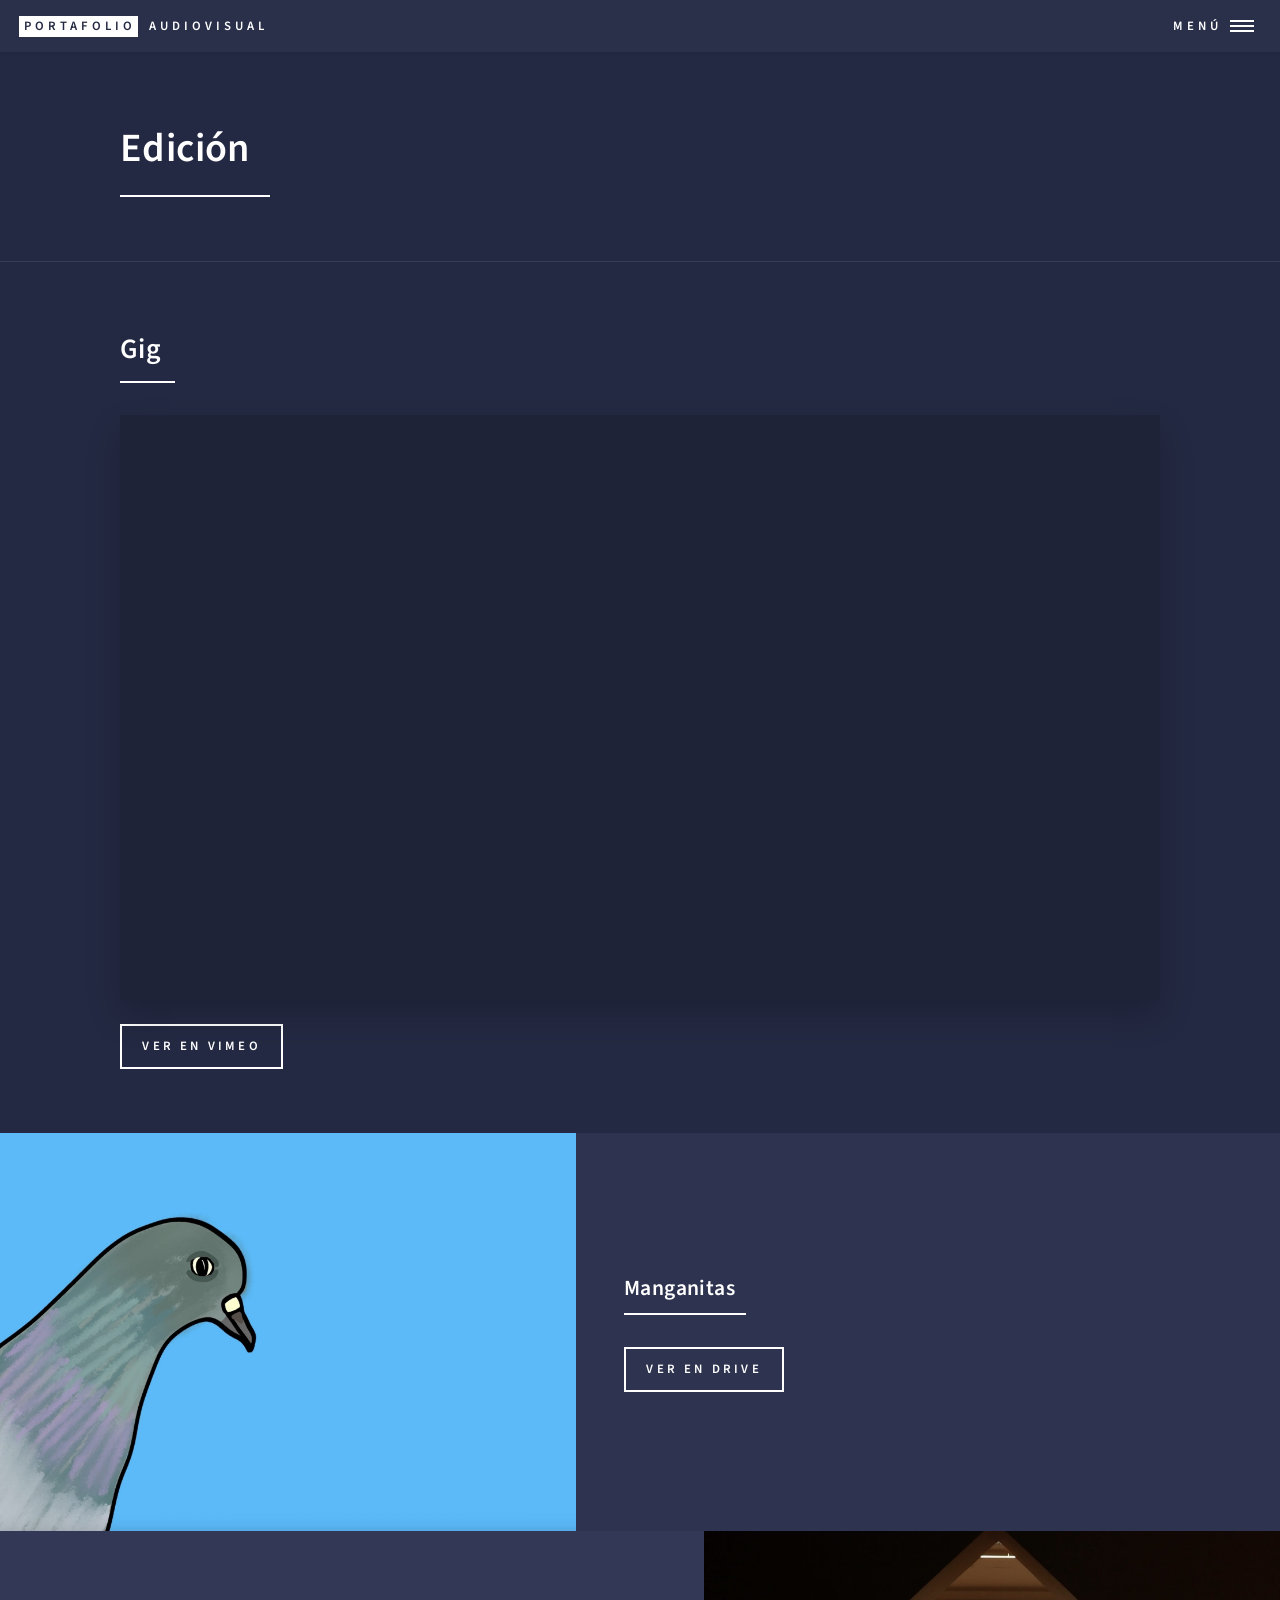
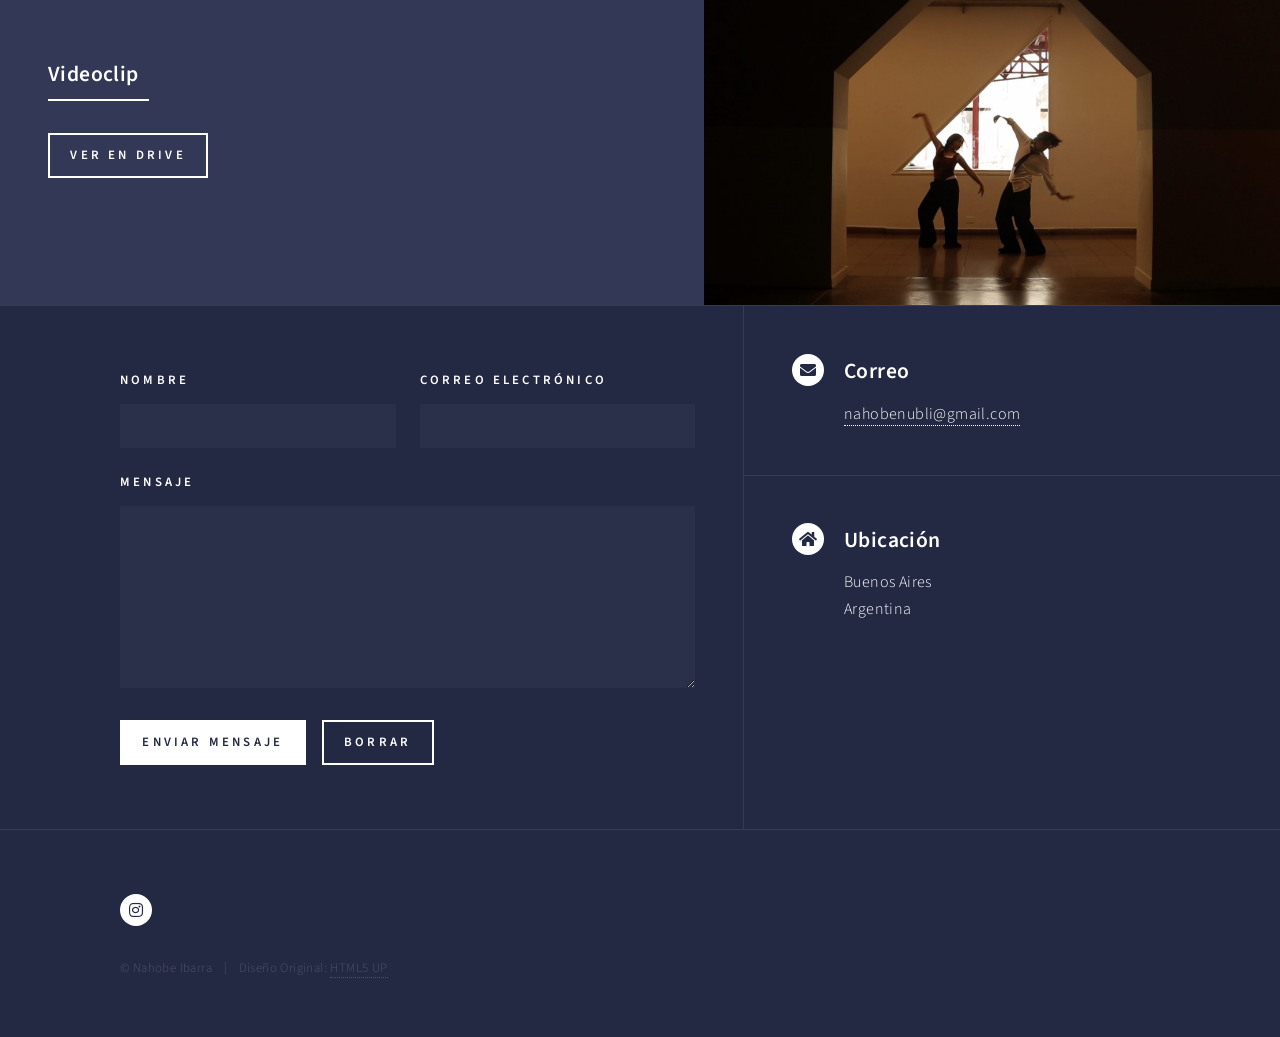
==== commit 38c49048: "Agrega video destacado en Edición" ====
--- a/edicion.html
+++ b/edicion.html
@@ -4,23 +4,27 @@
 	html5up.net | @ajlkn
 	Free for personal and commercial use under the CCA 3.0 license (html5up.net/license)
 -->
-<html>
+<html lang="es">
 	<head>
-		<title>Edición</title>
+		<title>Edición — Nahobe Ibarra</title>
 		<meta charset="utf-8" />
-		<meta name="viewport" content="width=device-width, initial-scale=1, user-scalable=no" />
+		<meta name="viewport" content="width=device-width, initial-scale=1" />
 		        <!-- SEO y Open Graph Meta Tags -->
-        <meta name="description" content="Portafolio audiovisual de Nahobe Ibarra. Explorando la creación de imágenes y narrativas visuales a través de la fotografía, edición e ilustración." />
-        <meta property="og:title" content="Nahobe - Portafolio Audiovisual" />
-        <meta property="og:description" content="Descubre el trabajo de Nahobe Ibarra: Fotografía, Montaje e Ilustración." />
-        <meta property="og:image" content="https://nahobe.github.io/nahobe/images/banner.jpg" />
-        <meta property="og:url" content="https://nahobe.github.io/nahobe/" />
+        <meta name="description" content="Proyectos audiovisuales editados por Nahobe Ibarra: montaje, videoclip y trabajos en video." />
+        <meta property="og:title" content="Edición — Nahobe Ibarra" />
+        <meta property="og:description" content="Proyectos audiovisuales editados por Nahobe Ibarra: montaje, videoclip y trabajos en video." />
+        <meta property="og:image" content="https://nahobe.github.io/nahobe/images/Edici%C3%B3n/Manganitas.jpg" />
+        <meta property="og:url" content="https://nahobe.github.io/nahobe/edicion.html" />
         <meta property="og:type" content="website" />
         <meta name="twitter:card" content="summary_large_image" />
-        <meta name="twitter:title" content="Nahobe - Portafolio" />
-        <meta name="twitter:description" content="Descubre el trabajo audiovisual y artístico de Nahobe Ibarra." />
-        <meta name="twitter:image" content="https://nahobe.github.io/nahobe/images/banner.jpg" />
+        <meta name="twitter:title" content="Edición — Nahobe Ibarra" />
+        <meta name="twitter:description" content="Proyectos audiovisuales editados por Nahobe Ibarra: montaje, videoclip y trabajos en video." />
+        <meta name="twitter:image" content="https://nahobe.github.io/nahobe/images/Edici%C3%B3n/Manganitas.jpg" />
+        <link rel="icon" href="favicon.svg" type="image/svg+xml" />
+        <link rel="alternate icon" href="favicon.png" sizes="32x32" />
+        <link rel="apple-touch-icon" href="apple-touch-icon.png" />
         <link rel="stylesheet" href="assets/css/main.css" />
+		<link rel="stylesheet" href="assets/css/personalizado.css" />
 		<noscript><link rel="stylesheet" href="assets/css/noscript.css" /></noscript>
 	</head>
 	<body class="is-preload">
@@ -62,6 +66,21 @@
 									<header class="major">
 										<h1>Edición</h1>
 									</header>
+								</div>
+							</section>
+
+						<!-- Video destacado -->
+							<section class="featured-video">
+								<div class="inner">
+									<header class="major">
+										<h2>Gig</h2>
+									</header>
+									<div class="video-wrapper">
+										<iframe src="https://player.vimeo.com/video/1223441321" title="Gig - proyecto de edición audiovisual" allow="autoplay; fullscreen; picture-in-picture; clipboard-write; encrypted-media; web-share" allowfullscreen></iframe>
+									</div>
+									<ul class="actions">
+										<li><a href="https://vimeo.com/1223441321?share=copy&amp;fl=sv&amp;fe=ci" target="_blank" rel="noopener noreferrer" class="button">Ver en Vimeo</a></li>
+									</ul>
 								</div>
 							</section>
 
@@ -179,4 +198,4 @@
 			<script src="assets/js/main.js"></script>
 
 	</body>
-</html>+</html>
--- a/assets/css/personalizado.css
+++ b/assets/css/personalizado.css
@@ -0,0 +1,62 @@
+/* Ajustes propios del sitio.
+   No editar assets/css/main.css: se genera desde assets/sass y se pisa al recompilar. */
+
+/* El template define .image img { display: block } sin límite de ancho, así que
+   una foto se dibuja a su tamaño natural y estira la página. Red de seguridad
+   para cualquier imagen dentro de un .image que sea un bloque. */
+.image img {
+	max-width: 100%;
+	height: auto;
+}
+
+/* Reproductor destacado de la sección Edición. */
+.featured-video .video-wrapper {
+	background: #1f2338;
+	box-shadow: 0 1em 2em rgba(0, 0, 0, 0.2);
+	position: relative;
+	padding-bottom: 56.25%;
+	height: 0;
+	overflow: hidden;
+}
+
+.featured-video .video-wrapper iframe {
+	border: 0;
+	height: 100%;
+	left: 0;
+	position: absolute;
+	top: 0;
+	width: 100%;
+}
+
+.featured-video .actions {
+	margin-top: 1.5em;
+}
+
+/* --- Foto de perfil de Sobre Mí ---
+   El .image del template es inline-block y se ajusta al contenido, con lo cual
+   un max-width en porcentaje sobre la imagen se resuelve de forma circular y no
+   la limita. Por eso el span lleva display:block y un ancho definido. */
+.perfil {
+	display: block;
+	max-width: 250px;
+}
+
+.perfil img {
+	display: block;
+	width: 100%;
+	height: auto;
+	border-radius: 8px;
+}
+
+@media screen and (max-width: 736px) {
+
+	/* Flotada dejaba renglones de una sola palabra junto a la foto.
+	   En pantallas angostas va centrada y el texto debajo. */
+	.perfil.image.left {
+		float: none;
+		margin: 0 auto 1.5em auto;
+		max-width: 220px;
+		top: 0;
+	}
+
+}
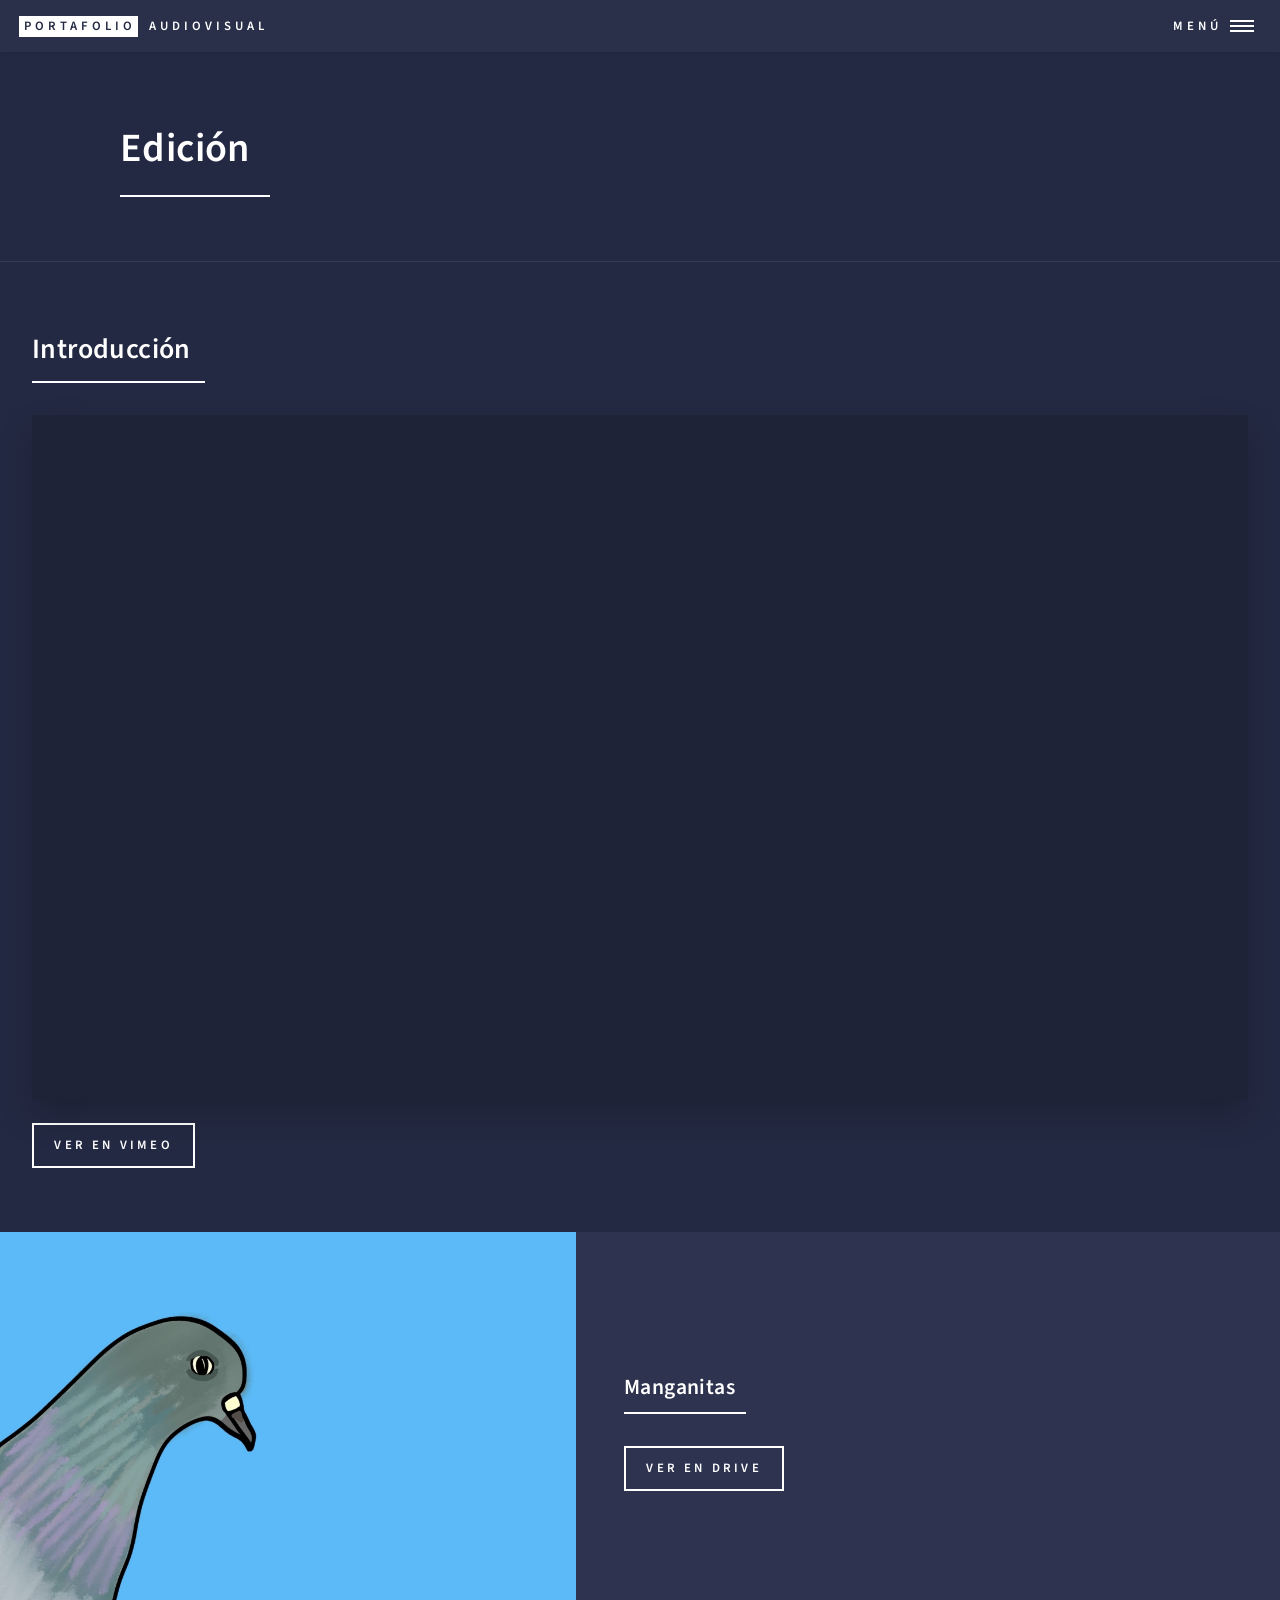
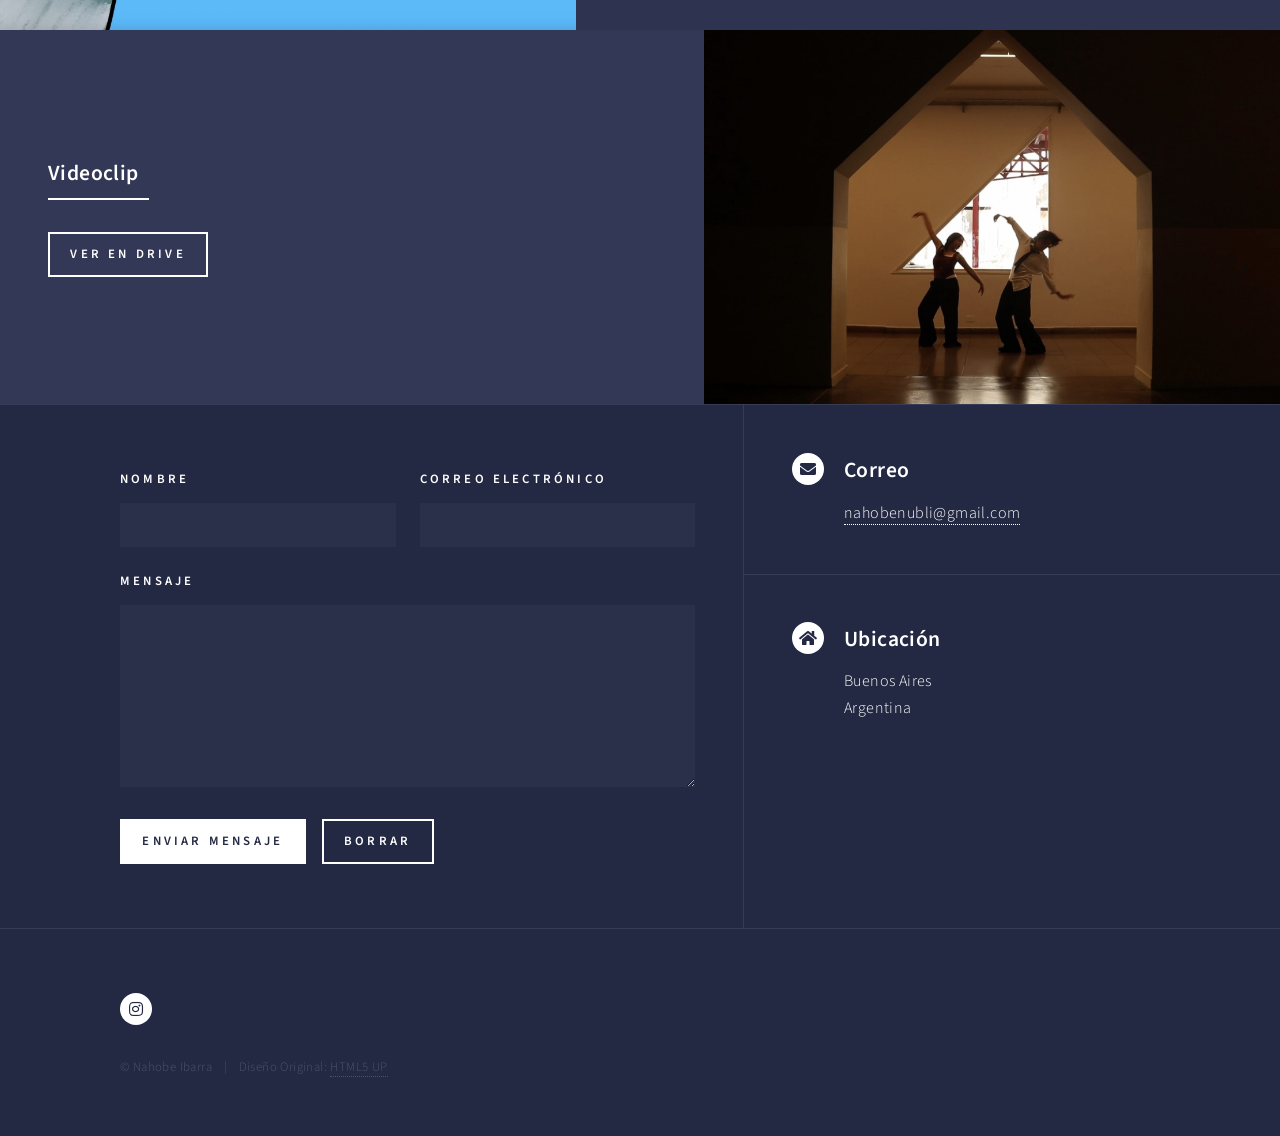
==== commit d7ce5e1e: "Amplía el video destacado de Edición" ====
--- a/edicion.html
+++ b/edicion.html
@@ -73,10 +73,10 @@
 							<section class="featured-video">
 								<div class="inner">
 									<header class="major">
-										<h2>Gig</h2>
+										<h2>Introducción</h2>
 									</header>
 									<div class="video-wrapper">
-										<iframe src="https://player.vimeo.com/video/1223441321" title="Gig - proyecto de edición audiovisual" allow="autoplay; fullscreen; picture-in-picture; clipboard-write; encrypted-media; web-share" allowfullscreen></iframe>
+										<iframe src="https://player.vimeo.com/video/1223441321" title="Introducción - proyecto de edición audiovisual" allow="autoplay; fullscreen; picture-in-picture; clipboard-write; encrypted-media; web-share" allowfullscreen></iframe>
 									</div>
 									<ul class="actions">
 										<li><a href="https://vimeo.com/1223441321?share=copy&amp;fl=sv&amp;fe=ci" target="_blank" rel="noopener noreferrer" class="button">Ver en Vimeo</a></li>
--- a/assets/css/personalizado.css
+++ b/assets/css/personalizado.css
@@ -10,9 +10,16 @@
 }
 
 /* Reproductor destacado de la sección Edición. */
+#main > .featured-video > .inner {
+	max-width: 90em;
+	width: calc(100% - 4em);
+}
+
 .featured-video .video-wrapper {
 	background: #1f2338;
 	box-shadow: 0 1em 2em rgba(0, 0, 0, 0.2);
+	margin-left: auto;
+	margin-right: auto;
 	position: relative;
 	padding-bottom: 56.25%;
 	height: 0;
@@ -30,6 +37,12 @@
 
 .featured-video .actions {
 	margin-top: 1.5em;
+}
+
+@media screen and (max-width: 736px) {
+	#main > .featured-video > .inner {
+		width: calc(100% - 2em);
+	}
 }
 
 /* --- Foto de perfil de Sobre Mí ---
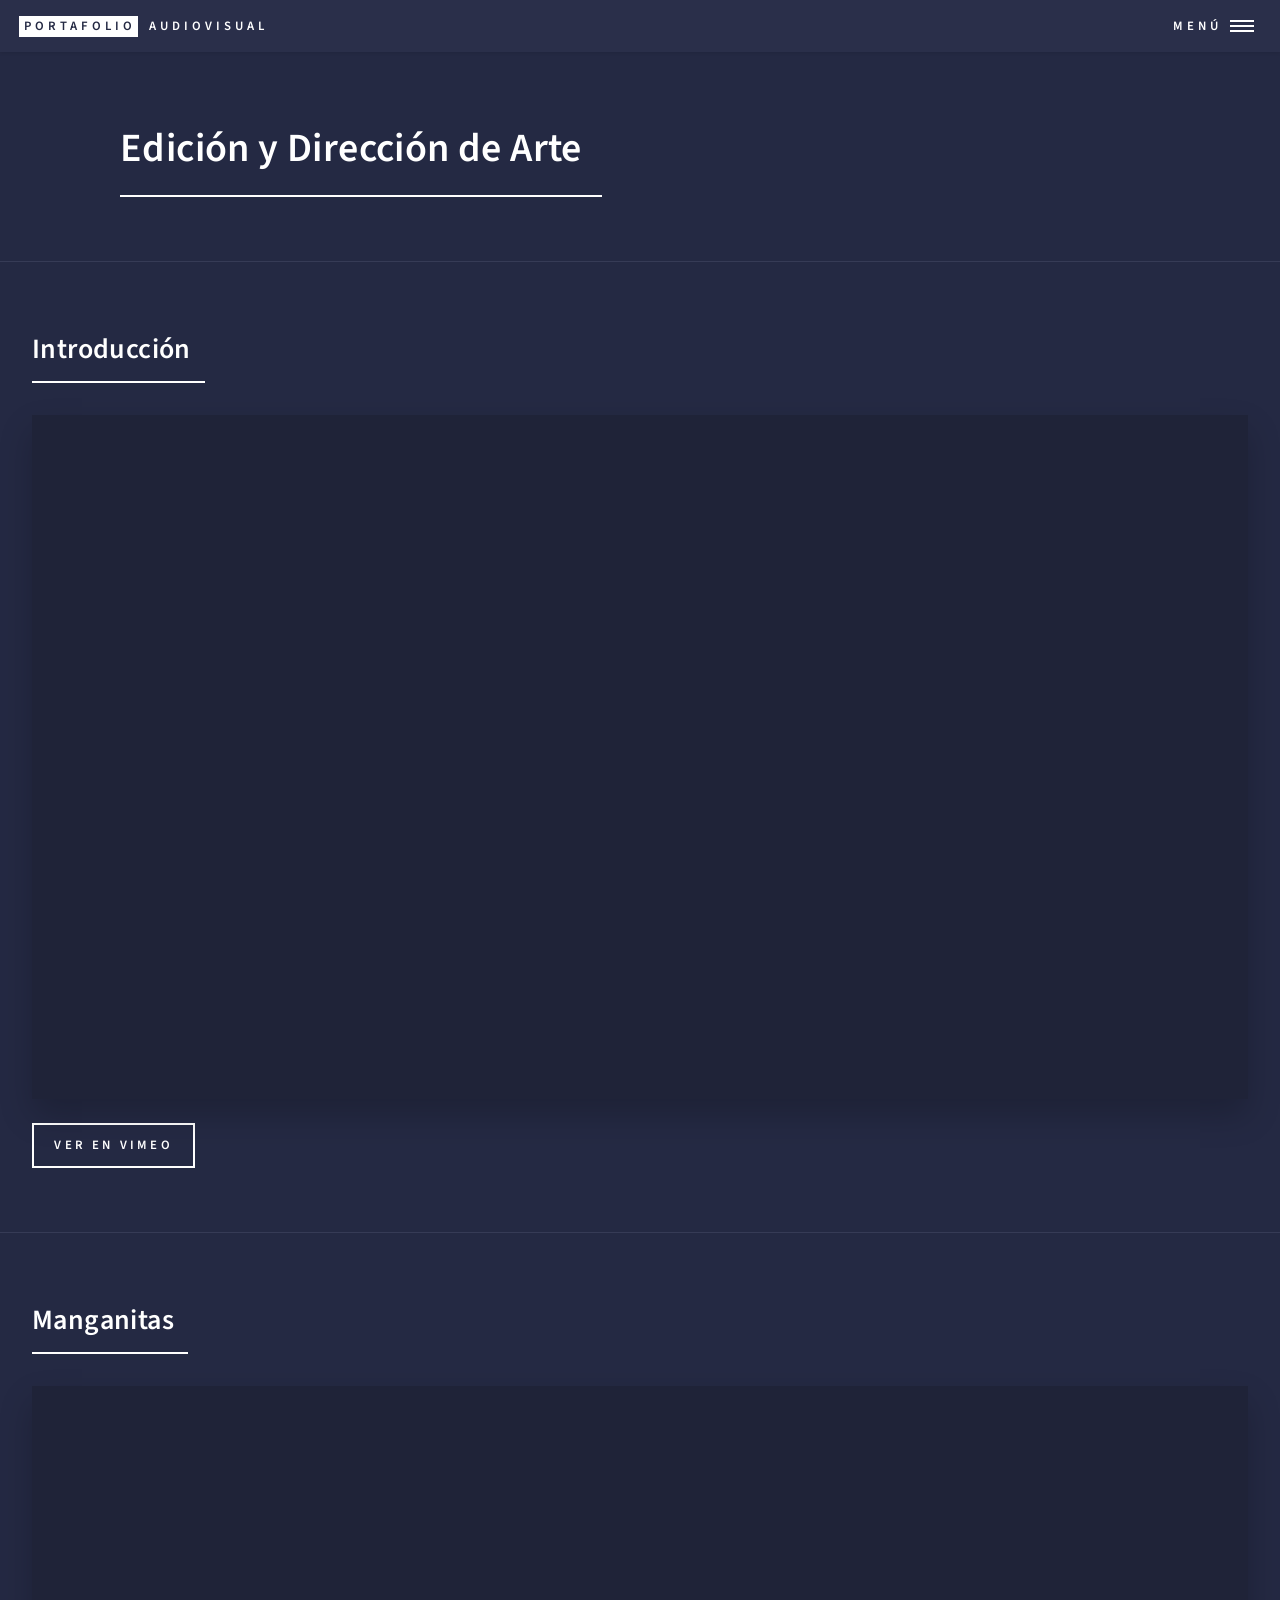
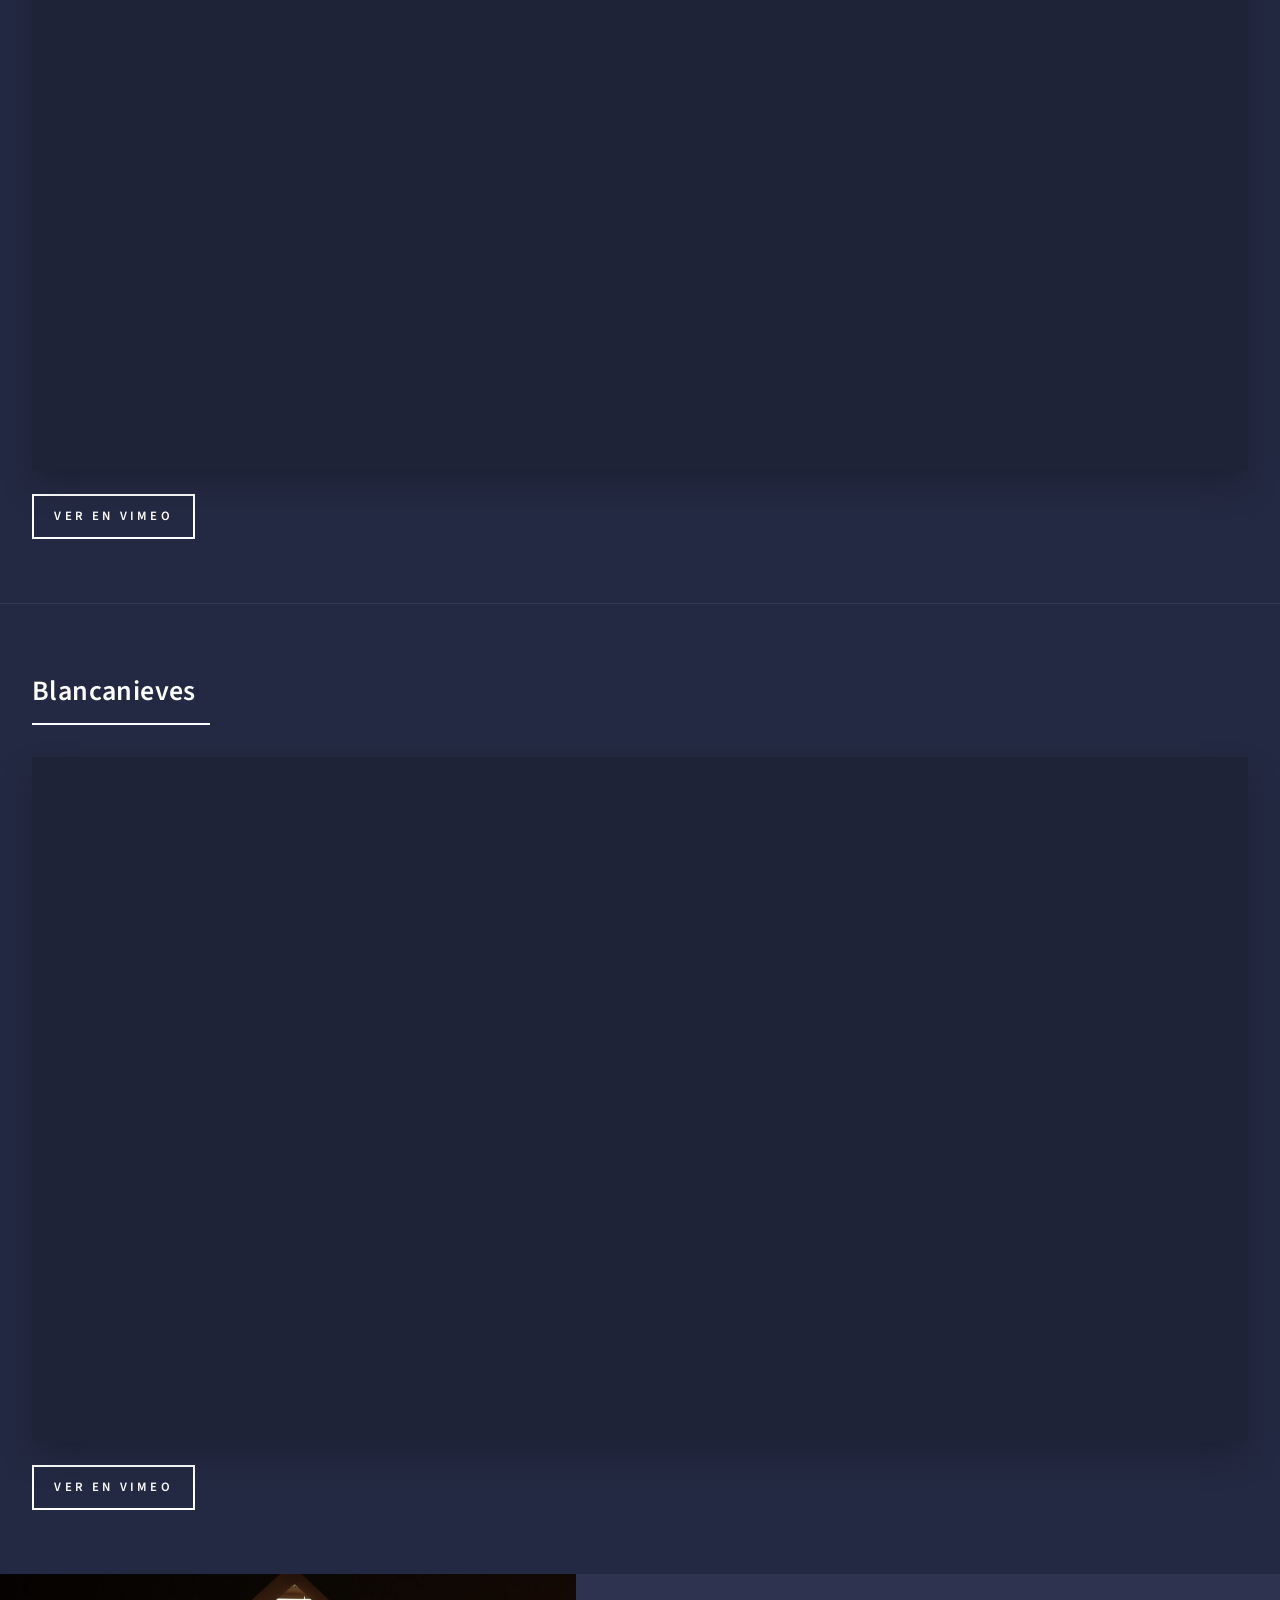
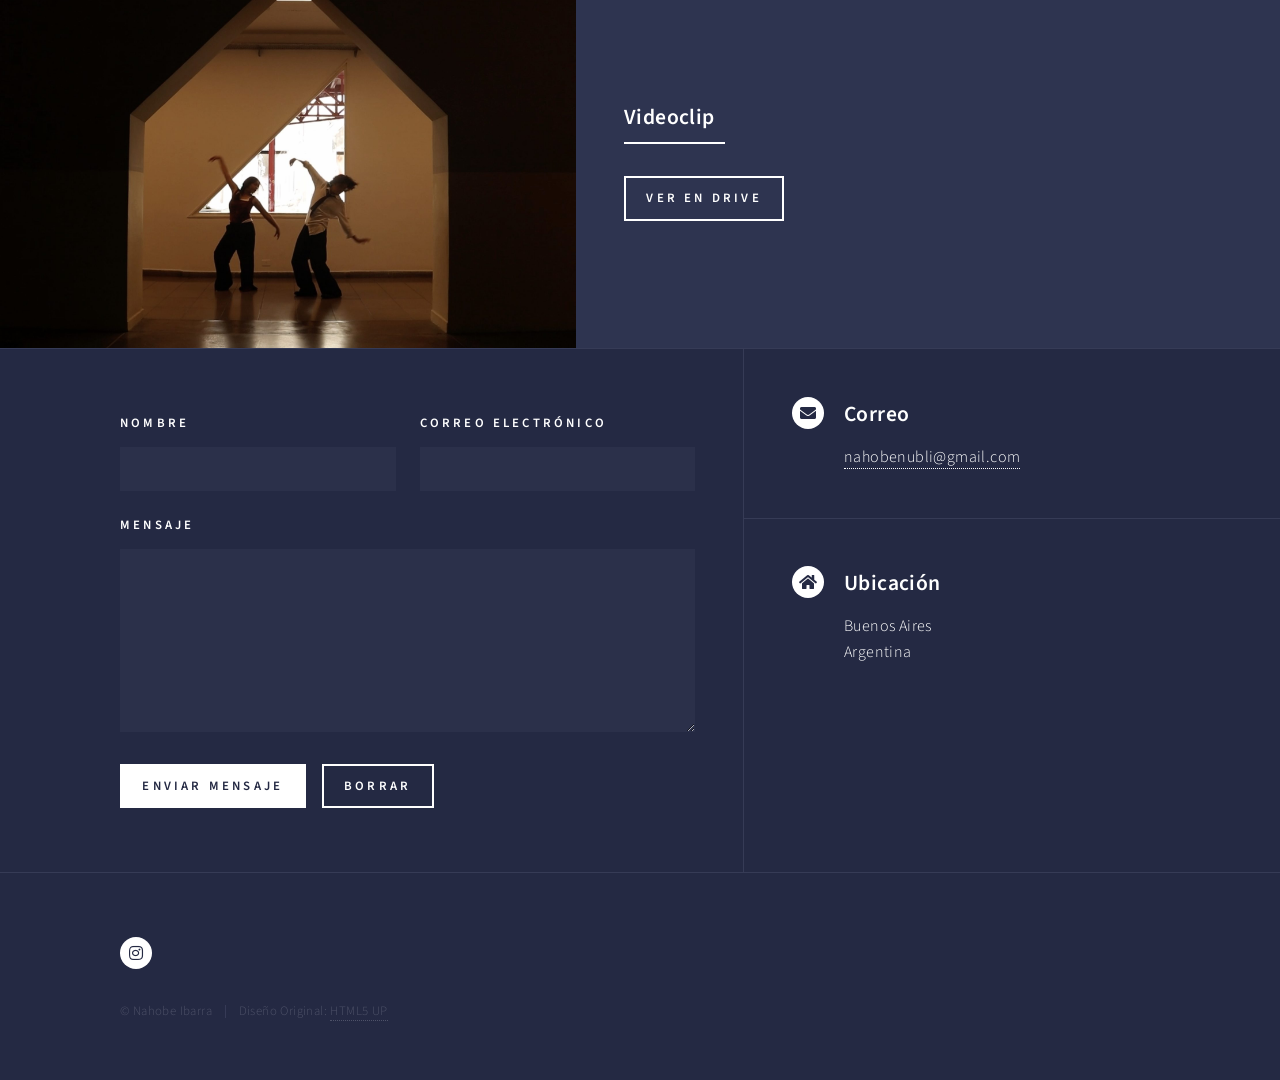
==== commit 0b9a87c5: "Actualiza sección de edición y dirección de arte con videos de Vimeo" ====
--- a/edicion.html
+++ b/edicion.html
@@ -6,18 +6,18 @@
 -->
 <html lang="es">
 	<head>
-		<title>Edición — Nahobe Ibarra</title>
+		<title>Edición y Dirección de Arte — Nahobe Ibarra</title>
 		<meta charset="utf-8" />
 		<meta name="viewport" content="width=device-width, initial-scale=1" />
 		        <!-- SEO y Open Graph Meta Tags -->
         <meta name="description" content="Proyectos audiovisuales editados por Nahobe Ibarra: montaje, videoclip y trabajos en video." />
-        <meta property="og:title" content="Edición — Nahobe Ibarra" />
+        <meta property="og:title" content="Edición y Dirección de Arte — Nahobe Ibarra" />
         <meta property="og:description" content="Proyectos audiovisuales editados por Nahobe Ibarra: montaje, videoclip y trabajos en video." />
         <meta property="og:image" content="https://nahobe.github.io/nahobe/images/Edici%C3%B3n/Manganitas.jpg" />
         <meta property="og:url" content="https://nahobe.github.io/nahobe/edicion.html" />
         <meta property="og:type" content="website" />
         <meta name="twitter:card" content="summary_large_image" />
-        <meta name="twitter:title" content="Edición — Nahobe Ibarra" />
+        <meta name="twitter:title" content="Edición y Dirección de Arte — Nahobe Ibarra" />
         <meta name="twitter:description" content="Proyectos audiovisuales editados por Nahobe Ibarra: montaje, videoclip y trabajos en video." />
         <meta name="twitter:image" content="https://nahobe.github.io/nahobe/images/Edici%C3%B3n/Manganitas.jpg" />
         <link rel="icon" href="favicon.svg" type="image/svg+xml" />
@@ -44,7 +44,7 @@
                     <nav id="menu">
                         <ul class="links">
                             <li><a href="index.html">Inicio</a></li>
-                            <li><a href="edicion.html">Edición</a></li>
+                            <li><a href="edicion.html">Edición y Dirección de Arte</a></li>
                             <li><a href="fotografia.html">Fotografía</a></li>
                             <li><a href="ilustracion.html">Ilustración</a></li>
                             <li><a href="sobre_mi.html">Sobre Mí</a></li>
@@ -64,7 +64,7 @@
 							<section id="one">
 								<div class="inner">
 									<header class="major">
-										<h1>Edición</h1>
+										<h1>Edición y Dirección de Arte</h1>
 									</header>
 								</div>
 							</section>
@@ -84,23 +84,36 @@
 								</div>
 							</section>
 
+                            <section class="featured-video">
+                                <div class="inner">
+                                    <header class="major">
+                                        <h2>Manganitas</h2>
+                                    </header>
+                                    <div class="video-wrapper">
+                                        <iframe loading="lazy" src="https://player.vimeo.com/video/1226073869" title="Manganitas - Edición y Dirección de Arte" allow="autoplay; fullscreen; picture-in-picture; clipboard-write; encrypted-media; web-share" allowfullscreen></iframe>
+                                    </div>
+                                    <ul class="actions">
+                                        <li><a href="https://vimeo.com/1226073869" target="_blank" rel="noopener noreferrer" class="button">Ver en Vimeo</a></li>
+                                    </ul>
+                                </div>
+                            </section>
+
+                            <section class="featured-video">
+                                <div class="inner">
+                                    <header class="major">
+                                        <h2>Blancanieves</h2>
+                                    </header>
+                                    <div class="video-wrapper">
+                                        <iframe loading="lazy" src="https://player.vimeo.com/video/1226077422" title="Blancanieves - Edición y Dirección de Arte" allow="autoplay; fullscreen; picture-in-picture; clipboard-write; encrypted-media; web-share" allowfullscreen></iframe>
+                                    </div>
+                                    <ul class="actions">
+                                        <li><a href="https://vimeo.com/1226077422" target="_blank" rel="noopener noreferrer" class="button">Ver en Vimeo</a></li>
+                                    </ul>
+                                </div>
+                            </section>
+
 						<!-- Two -->
 							<section id="two" class="spotlights">
-								<section>
-									<a href="https://drive.google.com/drive/folders/1iEg-c2XHQ_LnJ9rul6tSYAOXYbnR59TG?usp=sharing" target="_blank" class="image">
-										<img loading="lazy" src="images/Edición/Manganitas.jpg" alt="Manganitas" data-position="center center" />
-									</a>
-									<div class="content">
-										<div class="inner">
-											<header class="major">
-												<h3>Manganitas</h3>
-											</header>
-											<ul class="actions">
-											    <li><a href="https://drive.google.com/drive/folders/1iEg-c2XHQ_LnJ9rul6tSYAOXYbnR59TG?usp=sharing" target="_blank" class="button">Ver en Drive</a></li>
-											</ul>
-										</div>
-									</div>
-								</section>
 								<section>
 									<a href="https://drive.google.com/drive/folders/1iEg-c2XHQ_LnJ9rul6tSYAOXYbnR59TG?usp=sharing" target="_blank" class="image">
 										<img loading="lazy" src="images/Edición/Videoclip.jpg" alt="Videoclip" data-position="top center" />
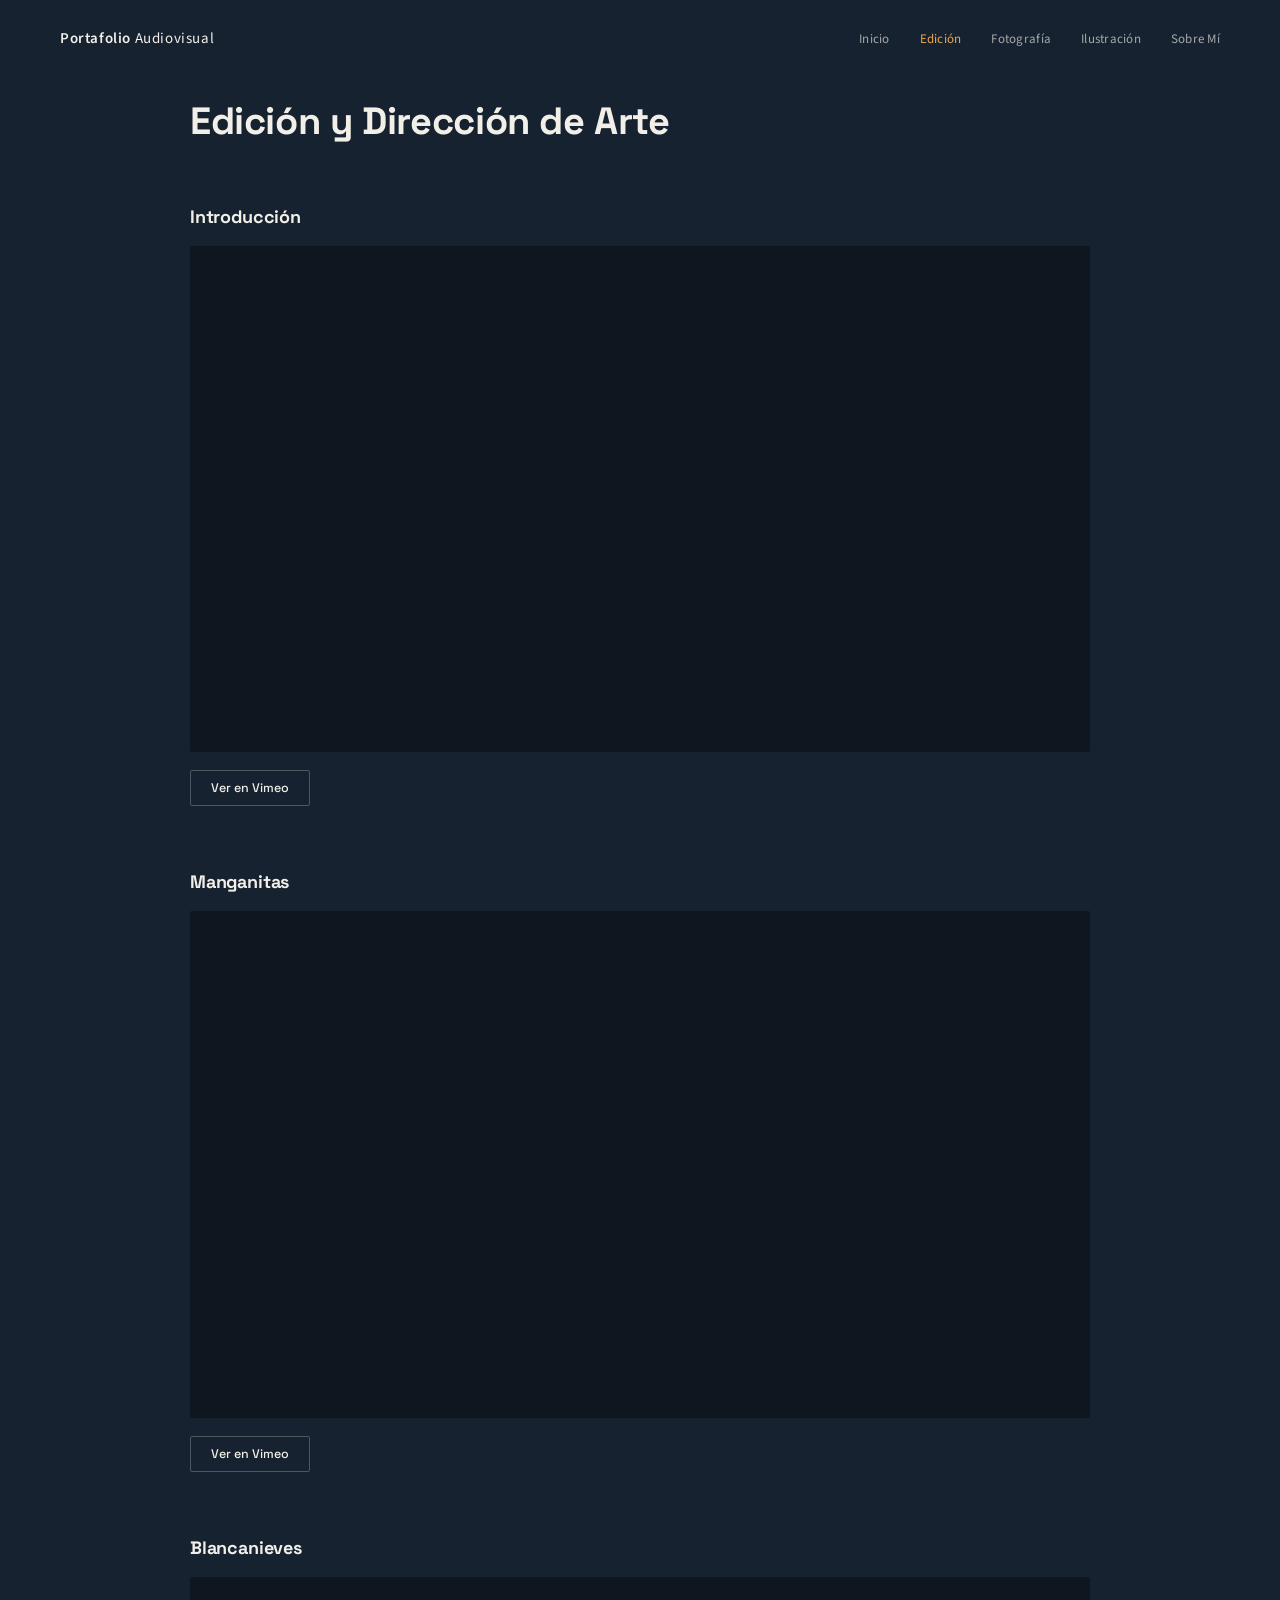
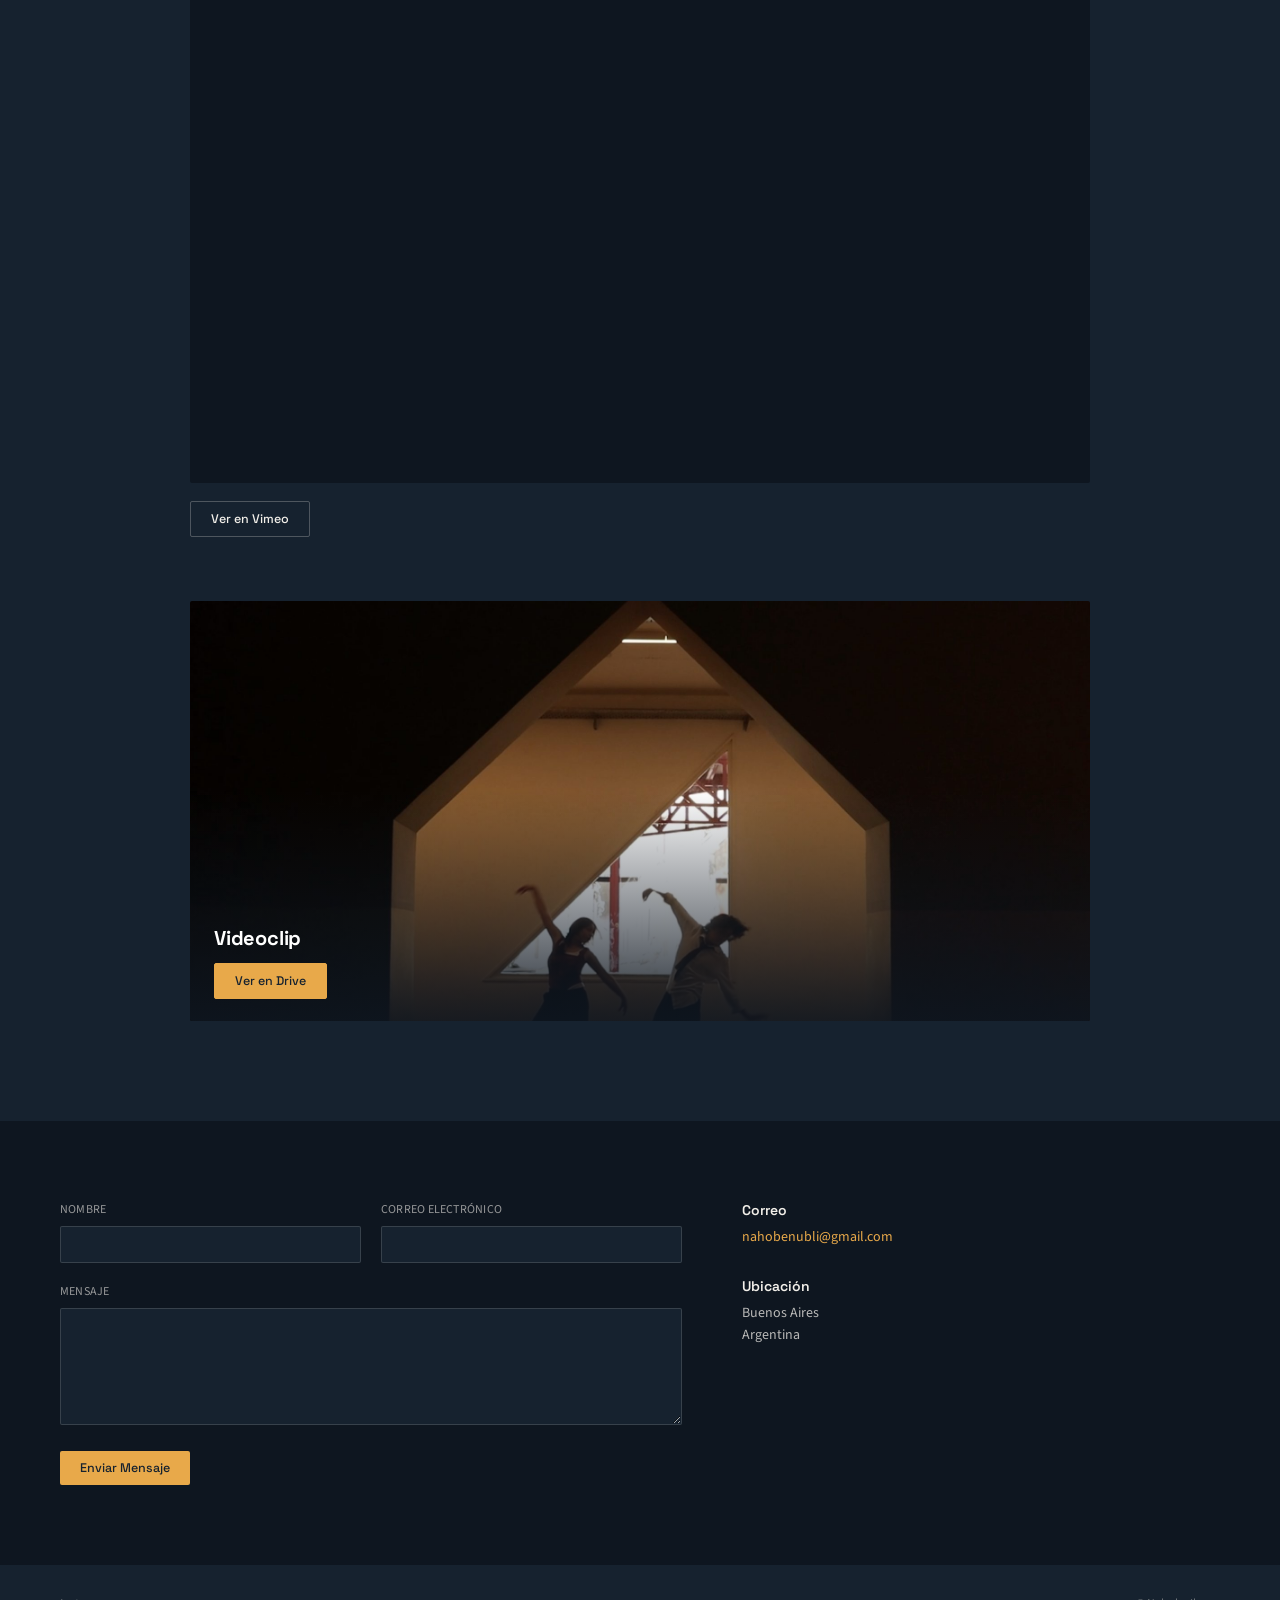
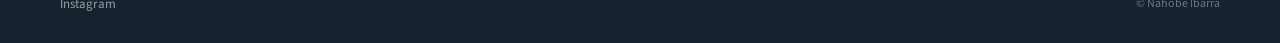
==== commit 4a6d7330: "Rediseñar el sitio con nueva dirección visual (grid asimétrico, fondo azul marino) Integra el redise" ====
--- a/edicion.html
+++ b/edicion.html
@@ -1,214 +1,104 @@
-<!DOCTYPE HTML>
-<!--
-	Forty by HTML5 UP
-	html5up.net | @ajlkn
-	Free for personal and commercial use under the CCA 3.0 license (html5up.net/license)
--->
+<!DOCTYPE html>
 <html lang="es">
-	<head>
-		<title>Edición y Dirección de Arte — Nahobe Ibarra</title>
-		<meta charset="utf-8" />
-		<meta name="viewport" content="width=device-width, initial-scale=1" />
-		        <!-- SEO y Open Graph Meta Tags -->
-        <meta name="description" content="Proyectos audiovisuales editados por Nahobe Ibarra: montaje, videoclip y trabajos en video." />
-        <meta property="og:title" content="Edición y Dirección de Arte — Nahobe Ibarra" />
-        <meta property="og:description" content="Proyectos audiovisuales editados por Nahobe Ibarra: montaje, videoclip y trabajos en video." />
-        <meta property="og:image" content="https://nahobe.github.io/nahobe/images/Edici%C3%B3n/Manganitas.jpg" />
-        <meta property="og:url" content="https://nahobe.github.io/nahobe/edicion.html" />
-        <meta property="og:type" content="website" />
-        <meta name="twitter:card" content="summary_large_image" />
-        <meta name="twitter:title" content="Edición y Dirección de Arte — Nahobe Ibarra" />
-        <meta name="twitter:description" content="Proyectos audiovisuales editados por Nahobe Ibarra: montaje, videoclip y trabajos en video." />
-        <meta name="twitter:image" content="https://nahobe.github.io/nahobe/images/Edici%C3%B3n/Manganitas.jpg" />
-        <link rel="icon" href="favicon.svg" type="image/svg+xml" />
-        <link rel="alternate icon" href="favicon.png" sizes="32x32" />
-        <link rel="apple-touch-icon" href="apple-touch-icon.png" />
-        <link rel="stylesheet" href="assets/css/main.css" />
-		<link rel="stylesheet" href="assets/css/personalizado.css" />
-		<noscript><link rel="stylesheet" href="assets/css/noscript.css" /></noscript>
-	</head>
-	<body class="is-preload">
+<head>
+<meta charset="utf-8">
+<meta name="viewport" content="width=device-width, initial-scale=1">
+<title>Edición y Dirección de Arte — Nahobe Ibarra</title>
+<meta name="description" content="Proyectos audiovisuales editados por Nahobe Ibarra: montaje, videoclip y trabajos en video.">
+<meta property="og:title" content="Edición y Dirección de Arte — Nahobe Ibarra">
+<meta property="og:description" content="Proyectos audiovisuales editados por Nahobe Ibarra: montaje, videoclip y trabajos en video.">
+<meta property="og:image" content="https://nahobe.github.io/nahobe/images/Edici%C3%B3n/Manganitas.jpg">
+<meta property="og:url" content="https://nahobe.github.io/nahobe/edicion.html">
+<meta property="og:type" content="website">
+<meta name="twitter:card" content="summary_large_image">
+<meta name="twitter:title" content="Edición y Dirección de Arte — Nahobe Ibarra">
+<meta name="twitter:description" content="Proyectos audiovisuales editados por Nahobe Ibarra: montaje, videoclip y trabajos en video.">
+<meta name="twitter:image" content="https://nahobe.github.io/nahobe/images/Edici%C3%B3n/Manganitas.jpg">
+<link rel="icon" href="favicon.svg" type="image/svg+xml">
+<link rel="alternate icon" href="favicon.png" sizes="32x32">
+<link rel="apple-touch-icon" href="apple-touch-icon.png">
+<link rel="preconnect" href="https://fonts.googleapis.com">
+<link href="https://fonts.googleapis.com/css2?family=Space+Grotesk:wght@400;500;700&family=Source+Sans+3:ital,wght@0,300;0,400;0,600;1,300;1,600&display=swap" rel="stylesheet">
+<style>
+body{margin:0;background:#16222f;font-family:'Source Sans 3',sans-serif}
+a{color:#e8a94a;text-decoration:none}
+a:hover{color:#f2c07a}
+.pf-nav{display:flex;justify-content:space-between;align-items:center;padding:28px 60px;max-width:1200px;margin:0 auto}
+.pf-logo{color:#f2efe9;font-size:15px;letter-spacing:.04em}
+.pf-logo strong{font-weight:600}
+.pf-links{display:flex;gap:30px;font-size:13px;color:rgba(242,239,233,.65);letter-spacing:.02em;flex-wrap:wrap}
+.pf-links a{color:rgba(242,239,233,.65)}
+.pf-links a:hover{color:#f2efe9}
+.pf-tag{font-family:'Space Grotesk',sans-serif;font-weight:700;letter-spacing:-.01em}
+.pf-btn{display:inline-block;padding:9px 20px;font-family:'Space Grotesk',sans-serif;font-weight:500;font-size:12.5px;border-radius:2px;border:1px solid rgba(242,239,233,.25);color:#f2efe9;cursor:pointer;background:none}
+.pf-btn:hover{border-color:#e8a94a;color:#e8a94a}
+.vid-wrap{position:relative;padding-bottom:56.25%;height:0;overflow:hidden;background:#0e1620;border-radius:2px}
+.vid-wrap iframe{position:absolute;inset:0;width:100%;height:100%;border:0}
+@media (max-width:700px){.pf-nav{flex-direction:column;gap:14px;padding:24px 24px}div[style*="max-width:900px"]{padding-left:24px!important;padding-right:24px!important}}
+</style>
+</head>
+<body>
+<nav class="pf-nav">
+<a href="index.html" class="pf-logo"><strong>Portafolio</strong> Audiovisual</a>
+<div class="pf-links"><a href="index.html">Inicio</a><a href="edicion.html" style="color:#e8a94a">Edición</a><a href="fotografia.html">Fotografía</a><a href="ilustracion.html">Ilustración</a><a href="sobre_mi.html">Sobre Mí</a></div>
+</nav>
 
-		<!-- Wrapper -->
-			<div id="wrapper">
+<div style="max-width:900px;margin:0 auto;padding:20px 60px 100px">
+<h1 class="pf-tag" style="font-size:38px;color:#f2efe9;margin:0 0 60px">Edición y Dirección de Arte</h1>
 
-				<!-- Header -->
-					<header id="header">
-						<a href="index.html" class="logo"><strong>Portafolio</strong> <span>Audiovisual</span></a>
-						<nav>
-							<a href="#menu">Menú</a>
-						</nav>
-					</header>
+<section style="margin-bottom:64px">
+<h2 class="pf-tag" style="font-size:18px;color:#f2efe9;margin:0 0 18px">Introducción</h2>
+<div class="vid-wrap"><iframe src="https://player.vimeo.com/video/1223441321" title="Introducción - proyecto de edición audiovisual" allow="autoplay; fullscreen; picture-in-picture; clipboard-write; encrypted-media; web-share" allowfullscreen></iframe></div>
+<div style="margin-top:18px"><a href="https://vimeo.com/1223441321?share=copy&fl=sv&fe=ci" target="_blank" rel="noopener noreferrer" class="pf-btn">Ver en Vimeo</a></div>
+</section>
 
-				 <!-- Menu -->
-                    <nav id="menu">
-                        <ul class="links">
-                            <li><a href="index.html">Inicio</a></li>
-                            <li><a href="edicion.html">Edición y Dirección de Arte</a></li>
-                            <li><a href="fotografia.html">Fotografía</a></li>
-                            <li><a href="ilustracion.html">Ilustración</a></li>
-                            <li><a href="sobre_mi.html">Sobre Mí</a></li>
-                        </ul>
-                        <ul class="actions stacked">
-                            <li><a href="index.html#one" class="button primary fit">Ver Proyectos</a></li>
-                            <li><a href="#contact" class="button fit">Contacto</a></li>
-                        </ul>
-                    </nav>
+<section style="margin-bottom:64px">
+<h2 class="pf-tag" style="font-size:18px;color:#f2efe9;margin:0 0 18px">Manganitas</h2>
+<div class="vid-wrap"><iframe loading="lazy" src="https://player.vimeo.com/video/1226073869" title="Manganitas - Edición y Dirección de Arte" allow="autoplay; fullscreen; picture-in-picture; clipboard-write; encrypted-media; web-share" allowfullscreen></iframe></div>
+<div style="margin-top:18px"><a href="https://vimeo.com/1226073869" target="_blank" rel="noopener noreferrer" class="pf-btn">Ver en Vimeo</a></div>
+</section>
 
+<section style="margin-bottom:64px">
+<h2 class="pf-tag" style="font-size:18px;color:#f2efe9;margin:0 0 18px">Blancanieves</h2>
+<div class="vid-wrap"><iframe loading="lazy" src="https://player.vimeo.com/video/1226077422" title="Blancanieves - Edición y Dirección de Arte" allow="autoplay; fullscreen; picture-in-picture; clipboard-write; encrypted-media; web-share" allowfullscreen></iframe></div>
+<div style="margin-top:18px"><a href="https://vimeo.com/1226077422" target="_blank" rel="noopener noreferrer" class="pf-btn">Ver en Vimeo</a></div>
+</section>
 
+<section>
+<div style="position:relative;height:420px;overflow:hidden;border-radius:2px">
+<img src="images/Edición/Videoclip.jpg" style="width:100%;height:100%;object-fit:cover;object-position:top center;display:block">
+<div style="position:absolute;inset:0;background:linear-gradient(180deg,rgba(14,22,32,0) 45%,rgba(14,22,32,.9) 100%)"></div>
+<div style="position:absolute;left:24px;bottom:22px">
+<h2 class="pf-tag" style="font-size:20px;color:#fff;margin:0 0 12px">Videoclip</h2>
+<a href="https://drive.google.com/drive/folders/1iEg-c2XHQ_LnJ9rul6tSYAOXYbnR59TG?usp=sharing" target="_blank" class="pf-btn" style="background:#e8a94a;color:#16222f;border-color:#e8a94a">Ver en Drive</a>
+</div>
+</div>
+</section>
+</div>
 
-				<!-- Main -->
-					<div id="main" class="alt">
+<div id="contact" style="background:#0e1620;padding:80px 60px">
+<div style="max-width:1200px;margin:0 auto;display:grid;grid-template-columns:1.3fr 1fr;gap:60px">
+<form method="post" action="https://formsubmit.co/nahobenubli@gmail.com">
+<input type="hidden" name="_next" value="https://nahobe.github.io/nahobe/index.html">
+<input type="hidden" name="_captcha" value="false">
+<div style="display:grid;grid-template-columns:1fr 1fr;gap:20px;margin-bottom:20px">
+<div><label for="name" style="display:block;font-size:12px;color:rgba(242,239,233,.6);margin-bottom:8px;letter-spacing:.02em">NOMBRE</label><input type="text" name="name" id="name" style="width:100%;background:#16222f;border:1px solid rgba(242,239,233,.15);border-radius:2px;padding:10px 12px;color:#f2efe9;box-sizing:border-box"></div>
+<div><label for="email" style="display:block;font-size:12px;color:rgba(242,239,233,.6);margin-bottom:8px;letter-spacing:.02em">CORREO ELECTRÓNICO</label><input type="email" name="email" id="email" style="width:100%;background:#16222f;border:1px solid rgba(242,239,233,.15);border-radius:2px;padding:10px 12px;color:#f2efe9;box-sizing:border-box"></div>
+</div>
+<label for="message" style="display:block;font-size:12px;color:rgba(242,239,233,.6);margin-bottom:8px;letter-spacing:.02em">MENSAJE</label>
+<textarea name="message" id="message" rows="5" style="width:100%;background:#16222f;border:1px solid rgba(242,239,233,.15);border-radius:2px;padding:10px 12px;color:#f2efe9;box-sizing:border-box;margin-bottom:20px;font-family:inherit"></textarea>
+<button type="submit" class="pf-btn" style="background:#e8a94a;color:#16222f;border:none">Enviar Mensaje</button>
+</form>
+<div style="display:flex;flex-direction:column;gap:30px">
+<div><div style="font-family:'Space Grotesk',sans-serif;font-weight:600;font-size:14px;color:#f2efe9;margin-bottom:6px">Correo</div><a href="mailto:nahobenubli@gmail.com" style="font-size:14px">nahobenubli@gmail.com</a></div>
+<div><div style="font-family:'Space Grotesk',sans-serif;font-weight:600;font-size:14px;color:#f2efe9;margin-bottom:6px">Ubicación</div><span style="font-size:14px;color:rgba(242,239,233,.75)">Buenos Aires<br>Argentina</span></div>
+</div>
+</div>
+</div>
 
-						<!-- Title -->
-							<section id="one">
-								<div class="inner">
-									<header class="major">
-										<h1>Edición y Dirección de Arte</h1>
-									</header>
-								</div>
-							</section>
-
-						<!-- Video destacado -->
-							<section class="featured-video">
-								<div class="inner">
-									<header class="major">
-										<h2>Introducción</h2>
-									</header>
-									<div class="video-wrapper">
-										<iframe src="https://player.vimeo.com/video/1223441321" title="Introducción - proyecto de edición audiovisual" allow="autoplay; fullscreen; picture-in-picture; clipboard-write; encrypted-media; web-share" allowfullscreen></iframe>
-									</div>
-									<ul class="actions">
-										<li><a href="https://vimeo.com/1223441321?share=copy&amp;fl=sv&amp;fe=ci" target="_blank" rel="noopener noreferrer" class="button">Ver en Vimeo</a></li>
-									</ul>
-								</div>
-							</section>
-
-                            <section class="featured-video">
-                                <div class="inner">
-                                    <header class="major">
-                                        <h2>Manganitas</h2>
-                                    </header>
-                                    <div class="video-wrapper">
-                                        <iframe loading="lazy" src="https://player.vimeo.com/video/1226073869" title="Manganitas - Edición y Dirección de Arte" allow="autoplay; fullscreen; picture-in-picture; clipboard-write; encrypted-media; web-share" allowfullscreen></iframe>
-                                    </div>
-                                    <ul class="actions">
-                                        <li><a href="https://vimeo.com/1226073869" target="_blank" rel="noopener noreferrer" class="button">Ver en Vimeo</a></li>
-                                    </ul>
-                                </div>
-                            </section>
-
-                            <section class="featured-video">
-                                <div class="inner">
-                                    <header class="major">
-                                        <h2>Blancanieves</h2>
-                                    </header>
-                                    <div class="video-wrapper">
-                                        <iframe loading="lazy" src="https://player.vimeo.com/video/1226077422" title="Blancanieves - Edición y Dirección de Arte" allow="autoplay; fullscreen; picture-in-picture; clipboard-write; encrypted-media; web-share" allowfullscreen></iframe>
-                                    </div>
-                                    <ul class="actions">
-                                        <li><a href="https://vimeo.com/1226077422" target="_blank" rel="noopener noreferrer" class="button">Ver en Vimeo</a></li>
-                                    </ul>
-                                </div>
-                            </section>
-
-						<!-- Two -->
-							<section id="two" class="spotlights">
-								<section>
-									<a href="https://drive.google.com/drive/folders/1iEg-c2XHQ_LnJ9rul6tSYAOXYbnR59TG?usp=sharing" target="_blank" class="image">
-										<img loading="lazy" src="images/Edición/Videoclip.jpg" alt="Videoclip" data-position="top center" />
-									</a>
-									<div class="content">
-										<div class="inner">
-											<header class="major">
-												<h3>Videoclip</h3>
-											</header>
-											<ul class="actions">
-											    <li><a href="https://drive.google.com/drive/folders/1iEg-c2XHQ_LnJ9rul6tSYAOXYbnR59TG?usp=sharing" target="_blank" class="button">Ver en Drive</a></li>
-											</ul>
-										</div>
-									</div>
-								</section>
-							</section>
-
-
-					</div>
-
-				 <!-- Contact -->
-                    <section id="contact">
-                        <div class="inner">
-                            <section>
-							  <form method="post" action="https://formsubmit.co/nahobenubli@gmail.com">
-    
-    <!-- Esta línea te redirige a tu página web después de enviar el mensaje -->
-                                    <input type="hidden" name="_next" value="https://nahobe.github.io/nahobe/index.html">
-    <!-- Opcional: Esta línea desactiva el molesto Captcha de "No soy un robot" -->
-                                    <input type="hidden" name="_captcha" value="false">
-        <!-- El resto de tus campos de Nombre, Correo y Mensaje siguen igual -->
-                                    <div class="fields">
-                                        <div class="field half">
-                                            <label for="name">Nombre</label>
-                                            <input type="text" name="name" id="name" />
-                                        </div>
-                                        <div class="field half">
-                                            <label for="email">Correo Electrónico</label>
-                                            <input type="email" name="email" id="email" />
-                                        </div>
-                                        <div class="field">
-                                            <label for="message">Mensaje</label>
-                                            <textarea name="message" id="message" rows="6"></textarea>
-                                        </div>
-                                    </div>
-                                    <ul class="actions">
-                                        <li><input type="submit" value="Enviar Mensaje" class="primary" /></li>
-                                        <li><input type="reset" value="Borrar" /></li>
-                                    </ul>
-                                </form>
-                            </section>
-                            <section class="split">
-                                <section>
-                                    <div class="contact-method">
-                                        <span class="icon solid alt fa-envelope"></span>
-                                        <h3>Correo</h3>
-                                        <a href="mailto:nahobenubli@gmail.com">nahobenubli@gmail.com</a>
-                                    </div>
-                                </section>
-                
-                                <section>
-                                    <div class="contact-method">
-                                        <span class="icon solid alt fa-home"></span>
-                                        <h3>Ubicación</h3>
-                                        <span>Buenos Aires<br />
-                                        Argentina</span>
-                                    </div>
-                                </section>
-                            </section>
-                        </div>
-                    </section>
-
-                <!-- Footer -->
-                    <footer id="footer">
-                        <div class="inner">
-                            <ul class="icons">
-                                <li><a href="https://www.instagram.com/bitarchiven" class="icon brands alt fa-instagram"><span class="label">Instagram</span></a></li>
-                            
-                            </ul>
-                            <ul class="copyright">
-                                <li>&copy; Nahobe Ibarra</li><li>Diseño Original: <a href="https://html5up.net">HTML5 UP</a></li>
-                            </ul>
-                        </div>
-                    </footer>
-
-            </div>
-
-		<!-- Scripts -->
-			<script src="assets/js/jquery.min.js"></script>
-			<script src="assets/js/jquery.scrolly.min.js"></script>
-			<script src="assets/js/jquery.scrollex.min.js"></script>
-			<script src="assets/js/browser.min.js"></script>
-			<script src="assets/js/breakpoints.min.js"></script>
-			<script src="assets/js/util.js"></script>
-			<script src="assets/js/main.js"></script>
-
-	</body>
+<footer style="padding:30px 60px;display:flex;justify-content:space-between;align-items:center;max-width:1200px;margin:0 auto">
+<a href="https://www.instagram.com/bitarchiven" style="font-size:13px;color:rgba(242,239,233,.6)">Instagram</a>
+<span style="font-size:12px;color:rgba(242,239,233,.4)">© Nahobe Ibarra</span>
+</footer>
+</body>
 </html>
